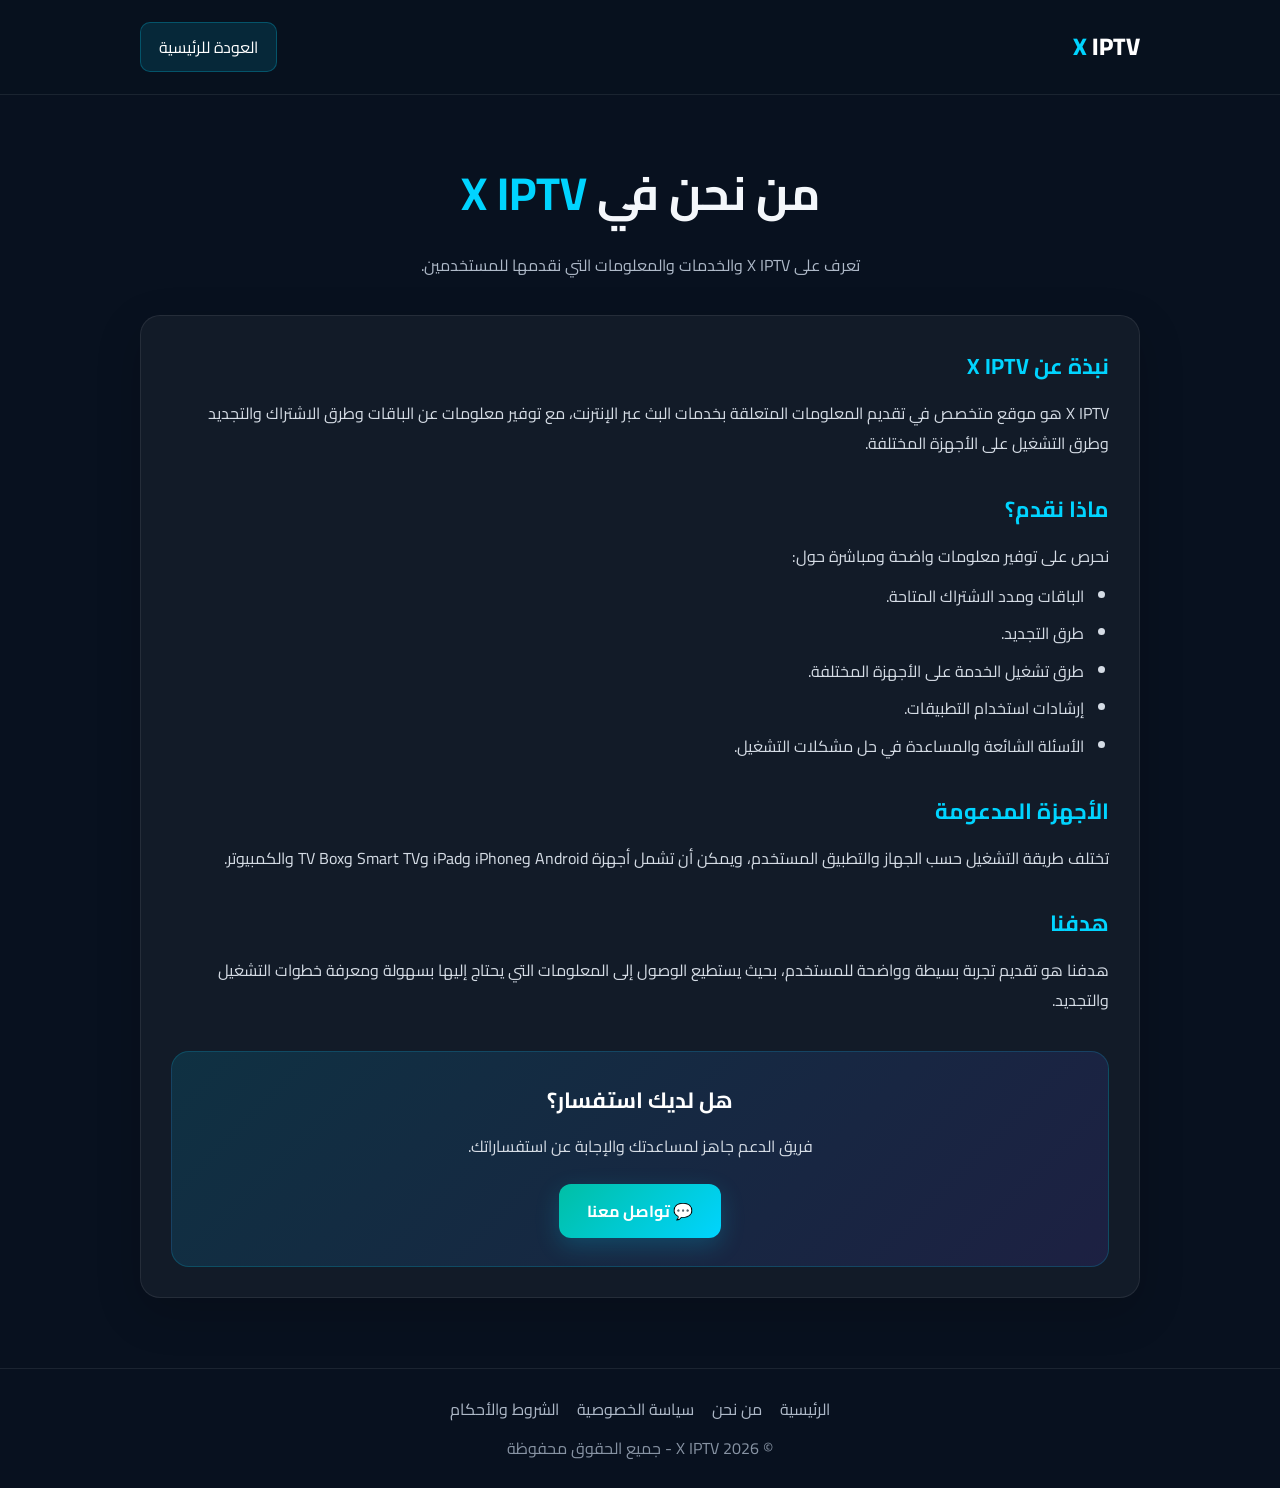
==== about.html @ d558b80d "Create about.html" ====
<!DOCTYPE html>
<html lang="ar" dir="rtl">
<head>
    <meta charset="UTF-8">
    <meta name="viewport" content="width=device-width, initial-scale=1.0">

    <title>من نحن | X IPTV - سيرفر إكس</title>
    <meta name="description" content="تعرف على X IPTV وسيرفر إكس والخدمات التي يقدمها وطرق التشغيل والدعم المتاحة للمستخدمين.">

    <link rel="icon" type="image/jpeg" href="LOGO.jpg">

    <link rel="preconnect" href="https://fonts.googleapis.com">
    <link rel="preconnect" href="https://fonts.gstatic.com" crossorigin>
    <link href="https://fonts.googleapis.com/css2?family=Cairo:wght@400;500;600;700;800&display=swap" rel="stylesheet">

    <style>
        * {
            box-sizing: border-box;
            margin: 0;
            padding: 0;
        }

        body {
            font-family: "Cairo", sans-serif;
            background: #08111f;
            color: #f4f7fb;
            line-height: 1.9;
        }

        .container {
            width: min(100% - 32px, 1000px);
            margin: auto;
        }

        header {
            padding: 22px 0;
            border-bottom: 1px solid rgba(255,255,255,.08);
            background: rgba(8,17,31,.96);
        }

        .header-inner {
            display: flex;
            align-items: center;
            justify-content: space-between;
            gap: 20px;
        }

        .brand {
            text-decoration: none;
            color: white;
            font-size: 24px;
            font-weight: 800;
        }

        .brand span {
            color: #00d4ff;
        }

        .home-btn {
            text-decoration: none;
            color: #fff;
            padding: 9px 18px;
            border-radius: 10px;
            background: rgba(0,212,255,.12);
            border: 1px solid rgba(0,212,255,.25);
            transition: .25s;
        }

        .home-btn:hover {
            background: #00d4ff;
            color: #06101d;
        }

        main {
            padding: 55px 0 70px;
        }

        .hero {
            text-align: center;
            margin-bottom: 35px;
        }

        .hero h1 {
            font-size: clamp(30px, 5vw, 46px);
            margin-bottom: 12px;
        }

        .hero h1 span {
            color: #00d4ff;
        }

        .hero p {
            color: #aeb9c8;
            max-width: 700px;
            margin: auto;
        }

        .content {
            background: rgba(255,255,255,.045);
            border: 1px solid rgba(255,255,255,.08);
            border-radius: 20px;
            padding: 30px;
            box-shadow: 0 15px 45px rgba(0,0,0,.18);
        }

        section {
            margin-bottom: 30px;
        }

        section:last-child {
            margin-bottom: 0;
        }

        h2 {
            color: #00d4ff;
            font-size: 22px;
            margin-bottom: 10px;
        }

        p {
            color: #d5dce5;
            margin-bottom: 10px;
        }

        ul {
            padding-right: 25px;
            color: #d5dce5;
        }

        li {
            margin: 7px 0;
        }

        .contact-box {
            margin-top: 35px;
            text-align: center;
            padding: 28px 20px;
            border-radius: 18px;
            background: linear-gradient(135deg, rgba(0,212,255,.12), rgba(112,77,255,.12));
            border: 1px solid rgba(0,212,255,.18);
        }

        .contact-box h2 {
            color: #fff;
        }

        .contact-btn {
            display: inline-flex;
            align-items: center;
            justify-content: center;
            gap: 8px;
            margin-top: 12px;
            padding: 12px 28px;
            border-radius: 12px;
            text-decoration: none;
            color: #fff;
            font-weight: 700;
            background: linear-gradient(135deg, #00bfa5, #00d4ff);
            box-shadow: 0 8px 25px rgba(0,212,255,.2);
            transition: transform .2s, box-shadow .2s;
        }

        .contact-btn:hover {
            transform: translateY(-2px);
            box-shadow: 0 12px 30px rgba(0,212,255,.3);
        }

        footer {
            text-align: center;
            padding: 25px 15px;
            color: #8793a3;
            border-top: 1px solid rgba(255,255,255,.08);
        }

        .footer-links {
            margin-bottom: 8px;
        }

        .footer-links a {
            color: #aeb9c8;
            text-decoration: none;
            margin: 0 7px;
        }

        .footer-links a:hover {
            color: #00d4ff;
        }

        @media (max-width: 600px) {
            .content {
                padding: 22px 18px;
            }

            .header-inner {
                flex-direction: column;
            }

            .home-btn {
                width: 100%;
                text-align: center;
            }
        }
    </style>
</head>

<body>

<header>
    <div class="container header-inner">
        <a href="index.html" class="brand">
            <span>X</span> IPTV
        </a>

        <a href="index.html" class="home-btn">العودة للرئيسية</a>
    </div>
</header>

<main>
    <div class="container">

        <div class="hero">
            <h1>من نحن في <span>X IPTV</span></h1>
            <p>تعرف على X IPTV والخدمات والمعلومات التي نقدمها للمستخدمين.</p>
        </div>

        <div class="content">

            <section>
                <h2>نبذة عن X IPTV</h2>
                <p>
                    X IPTV هو موقع متخصص في تقديم المعلومات المتعلقة بخدمات البث عبر الإنترنت،
                    مع توفير معلومات عن الباقات وطرق الاشتراك والتجديد وطرق التشغيل على الأجهزة المختلفة.
                </p>
            </section>

            <section>
                <h2>ماذا نقدم؟</h2>
                <p>نحرص على توفير معلومات واضحة ومباشرة حول:</p>
                <ul>
                    <li>الباقات ومدد الاشتراك المتاحة.</li>
                    <li>طرق التجديد.</li>
                    <li>طرق تشغيل الخدمة على الأجهزة المختلفة.</li>
                    <li>إرشادات استخدام التطبيقات.</li>
                    <li>الأسئلة الشائعة والمساعدة في حل مشكلات التشغيل.</li>
                </ul>
            </section>

            <section>
                <h2>الأجهزة المدعومة</h2>
                <p>
                    تختلف طريقة التشغيل حسب الجهاز والتطبيق المستخدم، ويمكن أن تشمل
                    أجهزة Android وiPhone وiPad وSmart TV وTV Box والكمبيوتر.
                </p>
            </section>

            <section>
                <h2>هدفنا</h2>
                <p>
                    هدفنا هو تقديم تجربة بسيطة وواضحة للمستخدم، بحيث يستطيع الوصول
                    إلى المعلومات التي يحتاج إليها بسهولة ومعرفة خطوات التشغيل والتجديد.
                </p>
            </section>

            <div class="contact-box">
                <h2>هل لديك استفسار؟</h2>
                <p>فريق الدعم جاهز لمساعدتك والإجابة عن استفساراتك.</p>

                <a class="contact-btn"
                   href="https://wa.me/201212515179"
                   target="_blank"
                   rel="noopener">
                    💬 تواصل معنا
                </a>
            </div>

        </div>
    </div>
</main>

<footer>
    <div class="footer-links">
        <a href="index.html">الرئيسية</a>
        <a href="about.html">من نحن</a>
        <a href="privacy.html">سياسة الخصوصية</a>
        <a href="terms.html">الشروط والأحكام</a>
    </div>

    © 2026 X IPTV - جميع الحقوق محفوظة
</footer>

</body>
</html>
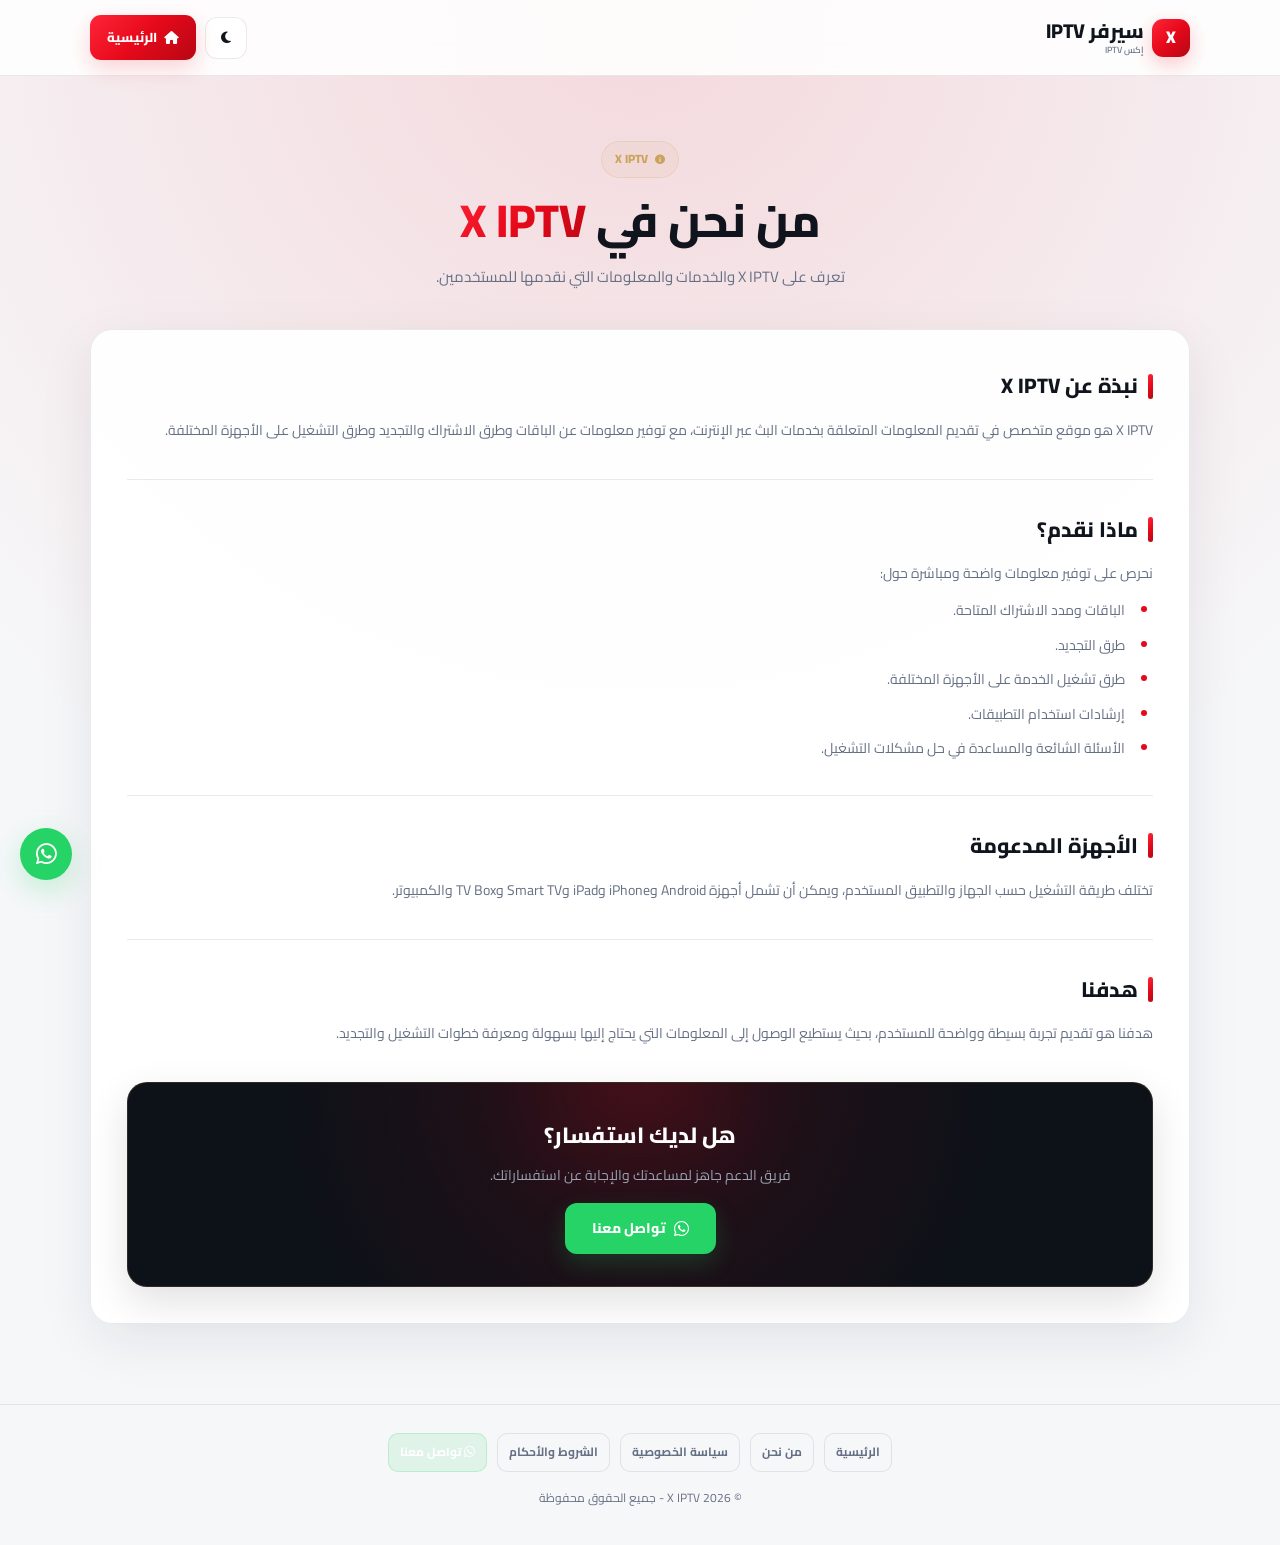
==== commit 58d8f6d6: "Update about.html" ====
--- a/about.html
+++ b/about.html
@@ -1,17 +1,33 @@
 <!DOCTYPE html>
-<html lang="ar" dir="rtl">
+<html lang="ar" dir="rtl" data-theme="light">
 <head>
     <meta charset="UTF-8">
     <meta name="viewport" content="width=device-width, initial-scale=1.0">
 
+    <!-- SEO -->
     <title>من نحن | X IPTV - سيرفر إكس</title>
     <meta name="description" content="تعرف على X IPTV وسيرفر إكس والخدمات التي يقدمها وطرق التشغيل والدعم المتاحة للمستخدمين.">
-
+    <meta name="robots" content="index, follow, max-image-preview:large">
+    <link rel="canonical" href="https://xiptv.live/about.html">
+
+    <!-- Favicon -->
     <link rel="icon" type="image/jpeg" href="LOGO.jpg">
-
+    <link rel="apple-touch-icon" href="LOGO.jpg">
+
+    <!-- Open Graph -->
+    <meta property="og:title" content="من نحن | X IPTV - سيرفر إكس">
+    <meta property="og:description" content="تعرف على X IPTV وسيرفر إكس والخدمات التي نقدمها للمستخدمين.">
+    <meta property="og:url" content="https://xiptv.live/about.html">
+    <meta property="og:type" content="website">
+    <meta property="og:image" content="https://xiptv.live/LOGO.jpg">
+
+    <!-- Font -->
     <link rel="preconnect" href="https://fonts.googleapis.com">
     <link rel="preconnect" href="https://fonts.gstatic.com" crossorigin>
     <link href="https://fonts.googleapis.com/css2?family=Cairo:wght@400;500;600;700;800&display=swap" rel="stylesheet">
+
+    <!-- Font Awesome -->
+    <link rel="stylesheet" href="https://cdnjs.cloudflare.com/ajax/libs/font-awesome/6.5.2/css/all.min.css">
 
     <style>
         * {
@@ -20,184 +36,720 @@
             padding: 0;
         }
 
+        :root {
+            --red: #e5091a;
+            --red-dark: #b70714;
+            --red-light: #ff2438;
+
+            --gold: #c9a35b;
+            --gold-light: #e2c27b;
+
+            --dark: #080a0f;
+            --dark-2: #0d1118;
+            --dark-3: #151a23;
+
+            --light: #f6f7f9;
+            --white: #ffffff;
+
+            --text: #10141c;
+            --muted: #667085;
+
+            --border: rgba(15, 23, 42, .09);
+            --card: rgba(255,255,255,.94);
+            --header: rgba(255,255,255,.88);
+
+            --hero: radial-gradient(
+                circle at 50% 0%,
+                rgba(229,9,26,.13),
+                transparent 55%
+            );
+
+            --red-gradient:
+                linear-gradient(
+                    135deg,
+                    #ff2438 0%,
+                    #e5091a 50%,
+                    #b70714 100%
+                );
+
+            --gold-gradient:
+                linear-gradient(
+                    135deg,
+                    #e2c27b,
+                    #b88938
+                );
+        }
+
+        [data-theme="dark"] {
+            --light: #080a0f;
+            --white: #ffffff;
+            --text: #ffffff;
+            --muted: #9aa4b2;
+
+            --border: rgba(255,255,255,.09);
+            --card: rgba(18,22,30,.92);
+            --header: rgba(8,10,15,.90);
+
+            --hero: radial-gradient(
+                circle at 50% 0%,
+                rgba(229,9,26,.20),
+                transparent 60%
+            );
+        }
+
+        html {
+            scroll-behavior: smooth;
+        }
+
         body {
             font-family: "Cairo", sans-serif;
-            background: #08111f;
-            color: #f4f7fb;
+            background:
+                var(--hero),
+                var(--light);
+            color: var(--text);
             line-height: 1.9;
+            min-height: 100vh;
+            transition:
+                background .3s ease,
+                color .3s ease;
+        }
+
+        a {
+            -webkit-tap-highlight-color: transparent;
         }
 
         .container {
-            width: min(100% - 32px, 1000px);
+            width: min(100% - 32px, 1100px);
             margin: auto;
         }
 
+        /* =========================
+           HEADER
+        ========================= */
+
         header {
-            padding: 22px 0;
-            border-bottom: 1px solid rgba(255,255,255,.08);
-            background: rgba(8,17,31,.96);
+            position: sticky;
+            top: 0;
+            z-index: 1000;
+
+            height: 76px;
+
+            background: var(--header);
+            backdrop-filter: blur(18px);
+            -webkit-backdrop-filter: blur(18px);
+
+            border-bottom: 1px solid var(--border);
+
+            transition: .3s;
         }
 
         .header-inner {
+            height: 100%;
+
             display: flex;
             align-items: center;
             justify-content: space-between;
-            gap: 20px;
+
+            gap: 15px;
         }
 
         .brand {
+            display: inline-flex;
+            align-items: center;
+            gap: 8px;
+
             text-decoration: none;
-            color: white;
-            font-size: 24px;
+            color: var(--text);
+
+            font-size: 20px;
             font-weight: 800;
-        }
-
-        .brand span {
-            color: #00d4ff;
+
+            white-space: nowrap;
+        }
+
+        .brand-icon {
+            width: 38px;
+            height: 38px;
+
+            display: flex;
+            align-items: center;
+            justify-content: center;
+
+            border-radius: 11px;
+
+            color: #fff;
+            background: var(--red-gradient);
+
+            box-shadow:
+                0 7px 20px rgba(229,9,26,.22);
+
+            font-size: 17px;
+            font-weight: 900;
+        }
+
+        .brand-text {
+            display: flex;
+            flex-direction: column;
+            line-height: 1.1;
+        }
+
+        .brand-text small {
+            font-size: 9px;
+            color: var(--muted);
+            font-weight: 600;
+            margin-top: 3px;
+        }
+
+        .header-actions {
+            display: flex;
+            align-items: center;
+            gap: 9px;
+        }
+
+        .theme-btn {
+            width: 42px;
+            height: 42px;
+
+            border: 1px solid var(--border);
+            border-radius: 12px;
+
+            background: var(--card);
+            color: var(--text);
+
+            cursor: pointer;
+
+            display: flex;
+            align-items: center;
+            justify-content: center;
+
+            transition: .25s;
+        }
+
+        .theme-btn:hover {
+            border-color: rgba(201,163,91,.4);
+            color: var(--gold);
+            transform: translateY(-2px);
         }
 
         .home-btn {
+            display: inline-flex;
+            align-items: center;
+            justify-content: center;
+            gap: 7px;
+
+            padding: 10px 17px;
+
+            border-radius: 11px;
+
             text-decoration: none;
             color: #fff;
-            padding: 9px 18px;
-            border-radius: 10px;
-            background: rgba(0,212,255,.12);
-            border: 1px solid rgba(0,212,255,.25);
+
+            background: var(--red-gradient);
+
+            font-size: 13px;
+            font-weight: 800;
+
+            box-shadow:
+                0 8px 22px rgba(229,9,26,.18);
+
             transition: .25s;
         }
 
         .home-btn:hover {
-            background: #00d4ff;
-            color: #06101d;
-        }
+            transform: translateY(-2px);
+
+            box-shadow:
+                0 11px 28px rgba(229,9,26,.28);
+        }
+
+        /* =========================
+           MAIN
+        ========================= */
 
         main {
-            padding: 55px 0 70px;
-        }
+            padding: 65px 0 80px;
+        }
+
+        /* =========================
+           HERO
+        ========================= */
 
         .hero {
             text-align: center;
-            margin-bottom: 35px;
+            margin-bottom: 38px;
+        }
+
+        .hero-badge {
+            display: inline-flex;
+            align-items: center;
+            gap: 7px;
+
+            padding: 6px 13px;
+            margin-bottom: 13px;
+
+            border-radius: 30px;
+
+            color: var(--gold);
+            background: rgba(201,163,91,.08);
+            border: 1px solid rgba(201,163,91,.20);
+
+            font-size: 12px;
+            font-weight: 800;
+        }
+
+        .hero-badge i {
+            font-size: 10px;
         }
 
         .hero h1 {
             font-size: clamp(30px, 5vw, 46px);
+            line-height: 1.3;
+
             margin-bottom: 12px;
+
+            font-weight: 800;
         }
 
         .hero h1 span {
-            color: #00d4ff;
+            background: var(--red-gradient);
+            -webkit-background-clip: text;
+            background-clip: text;
+            color: transparent;
         }
 
         .hero p {
-            color: #aeb9c8;
             max-width: 700px;
             margin: auto;
-        }
+
+            color: var(--muted);
+
+            font-size: 15px;
+        }
+
+        /* =========================
+           CONTENT CARD
+        ========================= */
 
         .content {
-            background: rgba(255,255,255,.045);
-            border: 1px solid rgba(255,255,255,.08);
-            border-radius: 20px;
-            padding: 30px;
-            box-shadow: 0 15px 45px rgba(0,0,0,.18);
+            background: var(--card);
+
+            border: 1px solid var(--border);
+            border-radius: 22px;
+
+            padding: 36px;
+
+            box-shadow:
+                0 18px 55px rgba(15,23,42,.08);
+
+            transition:
+                background .3s,
+                border .3s,
+                box-shadow .3s;
+        }
+
+        [data-theme="dark"] .content {
+            box-shadow:
+                0 20px 60px rgba(0,0,0,.25);
         }
 
         section {
+            position: relative;
+
             margin-bottom: 30px;
-        }
-
-        section:last-child {
+            padding-bottom: 25px;
+
+            border-bottom: 1px solid var(--border);
+        }
+
+        section:last-of-type {
             margin-bottom: 0;
-        }
-
-        h2 {
-            color: #00d4ff;
-            font-size: 22px;
-            margin-bottom: 10px;
+            padding-bottom: 0;
+            border-bottom: 0;
+        }
+
+        section h2 {
+            position: relative;
+
+            display: flex;
+            align-items: center;
+            gap: 10px;
+
+            color: var(--text);
+
+            font-size: 21px;
+            font-weight: 800;
+
+            margin-bottom: 11px;
+        }
+
+        section h2::before {
+            content: "";
+
+            width: 5px;
+            height: 25px;
+
+            border-radius: 5px;
+
+            background: var(--red-gradient);
+
+            flex-shrink: 0;
         }
 
         p {
-            color: #d5dce5;
+            color: var(--muted);
+            font-size: 14px;
             margin-bottom: 10px;
         }
 
         ul {
             padding-right: 25px;
-            color: #d5dce5;
+            color: var(--muted);
+
+            font-size: 14px;
         }
 
         li {
-            margin: 7px 0;
-        }
+            margin: 8px 0;
+            padding-right: 3px;
+        }
+
+        li::marker {
+            color: var(--red);
+        }
+
+        /* =========================
+           CONTACT BOX
+        ========================= */
 
         .contact-box {
+            position: relative;
+            overflow: hidden;
+
             margin-top: 35px;
+
             text-align: center;
-            padding: 28px 20px;
-            border-radius: 18px;
-            background: linear-gradient(135deg, rgba(0,212,255,.12), rgba(112,77,255,.12));
-            border: 1px solid rgba(0,212,255,.18);
+
+            padding: 32px 20px;
+
+            border-radius: 20px;
+
+            background:
+                radial-gradient(
+                    circle at 50% 0%,
+                    rgba(229,9,26,.15),
+                    transparent 65%
+                ),
+                var(--dark-2);
+
+            border: 1px solid rgba(201,163,91,.18);
+
+            box-shadow:
+                0 15px 40px rgba(0,0,0,.12);
+        }
+
+        .contact-box::before {
+            content: "";
+
+            position: absolute;
+
+            width: 180px;
+            height: 180px;
+
+            top: -110px;
+            left: 50%;
+
+            transform: translateX(-50%);
+
+            background: rgba(229,9,26,.12);
+
+            filter: blur(45px);
+
+            pointer-events: none;
         }
 
         .contact-box h2 {
+            position: relative;
+
             color: #fff;
+
+            font-size: 22px;
+            font-weight: 800;
+
+            margin-bottom: 5px;
+        }
+
+        .contact-box h2::before {
+            display: none;
+        }
+
+        .contact-box p {
+            position: relative;
+
+            color: #9aa4b2;
+
+            margin-bottom: 0;
         }
 
         .contact-btn {
+            position: relative;
+
             display: inline-flex;
             align-items: center;
             justify-content: center;
             gap: 8px;
-            margin-top: 12px;
-            padding: 12px 28px;
+
+            margin-top: 15px;
+
+            padding: 12px 27px;
+
             border-radius: 12px;
+
             text-decoration: none;
+
             color: #fff;
-            font-weight: 700;
-            background: linear-gradient(135deg, #00bfa5, #00d4ff);
-            box-shadow: 0 8px 25px rgba(0,212,255,.2);
-            transition: transform .2s, box-shadow .2s;
+
+            background: #25d366;
+
+            font-size: 14px;
+            font-weight: 800;
+
+            box-shadow:
+                0 9px 25px rgba(37,211,102,.20);
+
+            transition: .25s;
         }
 
         .contact-btn:hover {
             transform: translateY(-2px);
-            box-shadow: 0 12px 30px rgba(0,212,255,.3);
-        }
+
+            box-shadow:
+                0 13px 30px rgba(37,211,102,.30);
+        }
+
+        .contact-btn i {
+            font-size: 17px;
+        }
+
+        /* =========================
+           FOOTER
+        ========================= */
 
         footer {
+            padding: 28px 15px 35px;
+
             text-align: center;
-            padding: 25px 15px;
-            color: #8793a3;
-            border-top: 1px solid rgba(255,255,255,.08);
+
+            color: var(--muted);
+
+            border-top: 1px solid var(--border);
+
+            font-size: 12px;
         }
 
         .footer-links {
-            margin-bottom: 8px;
+            display: flex;
+
+            justify-content: center;
+            align-items: center;
+
+            gap: 10px;
+            flex-wrap: wrap;
+
+            margin-bottom: 15px;
         }
 
         .footer-links a {
-            color: #aeb9c8;
+            color: var(--muted);
+
             text-decoration: none;
-            margin: 0 7px;
+
+            font-size: 12px;
+            font-weight: 700;
+
+            padding: 7px 11px;
+
+            border-radius: 10px;
+
+            border: 1px solid var(--border);
+
+            background: rgba(255,255,255,.02);
+
+            transition: .25s;
         }
 
         .footer-links a:hover {
-            color: #00d4ff;
-        }
-
-        @media (max-width: 600px) {
+            color: var(--gold-light);
+
+            border-color:
+                rgba(201,163,91,.30);
+
+            background:
+                rgba(201,163,91,.07);
+
+            transform: translateY(-2px);
+        }
+
+        .footer-links .footer-contact {
+            color: #fff;
+
+            background:
+                rgba(37,211,102,.10);
+
+            border-color:
+                rgba(37,211,102,.20);
+        }
+
+        .footer-links .footer-contact:hover {
+            color: #fff;
+
+            background: #25d366;
+
+            border-color: #25d366;
+
+            box-shadow:
+                0 6px 20px rgba(37,211,102,.20);
+        }
+
+        /* =========================
+           FLOATING WHATSAPP
+        ========================= */
+
+        .floating-whatsapp {
+            position: fixed;
+
+            bottom: 20px;
+            left: 20px;
+
+            width: 52px;
+            height: 52px;
+
+            display: flex;
+            align-items: center;
+            justify-content: center;
+
+            border-radius: 50%;
+
+            color: #fff;
+
+            background: #25d366;
+
+            text-decoration: none;
+
+            font-size: 24px;
+
+            box-shadow:
+                0 10px 30px rgba(37,211,102,.25);
+
+            z-index: 900;
+
+            transition: .25s;
+        }
+
+        .floating-whatsapp:hover {
+            transform: translateY(-4px) scale(1.04);
+
+            box-shadow:
+                0 14px 35px rgba(37,211,102,.35);
+        }
+
+        /* =========================
+           MOBILE
+        ========================= */
+
+        @media (max-width: 700px) {
+
+            header {
+                height: 70px;
+            }
+
+            .container {
+                width: min(100% - 22px, 1100px);
+            }
+
+            .brand {
+                font-size: 17px;
+            }
+
+            .brand-icon {
+                width: 34px;
+                height: 34px;
+                border-radius: 10px;
+            }
+
+            .brand-text small {
+                display: none;
+            }
+
+            .home-btn {
+                padding: 8px 11px;
+                font-size: 11px;
+            }
+
+            .theme-btn {
+                width: 38px;
+                height: 38px;
+            }
+
+            .header-actions {
+                gap: 6px;
+            }
+
+            main {
+                padding: 45px 0 60px;
+            }
+
+            .hero {
+                margin-bottom: 28px;
+            }
+
+            .hero h1 {
+                font-size: 30px;
+            }
+
+            .hero p {
+                font-size: 13px;
+            }
+
             .content {
-                padding: 22px 18px;
-            }
-
-            .header-inner {
-                flex-direction: column;
-            }
-
-            .home-btn {
-                width: 100%;
-                text-align: center;
+                padding: 24px 18px;
+                border-radius: 18px;
+            }
+
+            section h2 {
+                font-size: 18px;
+            }
+
+            p,
+            ul {
+                font-size: 13px;
+            }
+
+            .contact-box {
+                padding: 27px 16px;
+                border-radius: 17px;
+            }
+
+            .contact-box h2 {
+                font-size: 19px;
+            }
+
+            .footer-links {
+                gap: 7px;
+            }
+
+            .footer-links a {
+                font-size: 11px;
+                padding: 6px 8px;
+            }
+
+            .floating-whatsapp {
+                width: 48px;
+                height: 48px;
+
+                bottom: 15px;
+                left: 15px;
+
+                font-size: 21px;
             }
         }
     </style>
@@ -205,37 +757,88 @@
 
 <body>
 
+<!-- =========================
+     HEADER
+========================= -->
+
 <header>
     <div class="container header-inner">
+
         <a href="index.html" class="brand">
-            <span>X</span> IPTV
+            <span class="brand-icon">X</span>
+
+            <span class="brand-text">
+                سيرفر IPTV
+                <small>إكس IPTV</small>
+            </span>
         </a>
 
-        <a href="index.html" class="home-btn">العودة للرئيسية</a>
+        <div class="header-actions">
+
+            <button
+                class="theme-btn"
+                id="themeToggle"
+                aria-label="تغيير الوضع">
+                <i class="fa-solid fa-moon"></i>
+            </button>
+
+            <a href="index.html" class="home-btn">
+                <i class="fa-solid fa-house"></i>
+                الرئيسية
+            </a>
+
+        </div>
+
     </div>
 </header>
 
+<!-- =========================
+     MAIN
+========================= -->
+
 <main>
+
     <div class="container">
 
         <div class="hero">
-            <h1>من نحن في <span>X IPTV</span></h1>
-            <p>تعرف على X IPTV والخدمات والمعلومات التي نقدمها للمستخدمين.</p>
+
+            <div class="hero-badge">
+                <i class="fa-solid fa-circle-info"></i>
+                X IPTV
+            </div>
+
+            <h1>
+                من نحن في
+                <span>X IPTV</span>
+            </h1>
+
+            <p>
+                تعرف على X IPTV والخدمات والمعلومات التي نقدمها للمستخدمين.
+            </p>
+
         </div>
 
         <div class="content">
 
             <section>
+
                 <h2>نبذة عن X IPTV</h2>
+
                 <p>
                     X IPTV هو موقع متخصص في تقديم المعلومات المتعلقة بخدمات البث عبر الإنترنت،
                     مع توفير معلومات عن الباقات وطرق الاشتراك والتجديد وطرق التشغيل على الأجهزة المختلفة.
                 </p>
+
             </section>
 
             <section>
+
                 <h2>ماذا نقدم؟</h2>
-                <p>نحرص على توفير معلومات واضحة ومباشرة حول:</p>
+
+                <p>
+                    نحرص على توفير معلومات واضحة ومباشرة حول:
+                </p>
+
                 <ul>
                     <li>الباقات ومدد الاشتراك المتاحة.</li>
                     <li>طرق التجديد.</li>
@@ -243,50 +846,161 @@
                     <li>إرشادات استخدام التطبيقات.</li>
                     <li>الأسئلة الشائعة والمساعدة في حل مشكلات التشغيل.</li>
                 </ul>
+
             </section>
 
             <section>
+
                 <h2>الأجهزة المدعومة</h2>
+
                 <p>
                     تختلف طريقة التشغيل حسب الجهاز والتطبيق المستخدم، ويمكن أن تشمل
                     أجهزة Android وiPhone وiPad وSmart TV وTV Box والكمبيوتر.
                 </p>
+
             </section>
 
             <section>
+
                 <h2>هدفنا</h2>
+
                 <p>
                     هدفنا هو تقديم تجربة بسيطة وواضحة للمستخدم، بحيث يستطيع الوصول
                     إلى المعلومات التي يحتاج إليها بسهولة ومعرفة خطوات التشغيل والتجديد.
                 </p>
+
             </section>
 
+            <!-- CONTACT -->
+
             <div class="contact-box">
+
                 <h2>هل لديك استفسار؟</h2>
-                <p>فريق الدعم جاهز لمساعدتك والإجابة عن استفساراتك.</p>
-
-                <a class="contact-btn"
-                   href="https://wa.me/201212515179"
-                   target="_blank"
-                   rel="noopener">
-                    💬 تواصل معنا
+
+                <p>
+                    فريق الدعم جاهز لمساعدتك والإجابة عن استفساراتك.
+                </p>
+
+                <a
+                    class="contact-btn"
+                    href="https://wa.me/201212515179?text=السلام%20عليكم،%20أريد%20التواصل%20مع%20X%20IPTV"
+                    target="_blank"
+                    rel="noopener">
+
+                    <i class="fa-brands fa-whatsapp"></i>
+                    تواصل معنا
+
                 </a>
+
             </div>
 
         </div>
+
     </div>
+
 </main>
 
+<!-- =========================
+     FOOTER
+========================= -->
+
 <footer>
+
     <div class="footer-links">
-        <a href="index.html">الرئيسية</a>
-        <a href="about.html">من نحن</a>
-        <a href="privacy.html">سياسة الخصوصية</a>
-        <a href="terms.html">الشروط والأحكام</a>
+
+        <a href="index.html">
+            الرئيسية
+        </a>
+
+        <a href="about.html">
+            من نحن
+        </a>
+
+        <a href="privacy.html">
+            سياسة الخصوصية
+        </a>
+
+        <a href="terms.html">
+            الشروط والأحكام
+        </a>
+
+        <a
+            href="https://wa.me/201212515179?text=السلام%20عليكم،%20أريد%20التواصل%20مع%20X%20IPTV"
+            target="_blank"
+            rel="noopener"
+            class="footer-contact">
+
+            <i class="fa-brands fa-whatsapp"></i>
+            تواصل معنا
+
+        </a>
+
     </div>
 
     © 2026 X IPTV - جميع الحقوق محفوظة
+
 </footer>
+
+<!-- Floating WhatsApp -->
+
+<a
+    class="floating-whatsapp"
+    href="https://wa.me/201212515179?text=السلام%20عليكم،%20أريد%20التواصل%20مع%20X%20IPTV"
+    target="_blank"
+    rel="noopener"
+    aria-label="تواصل معنا عبر واتساب">
+
+    <i class="fa-brands fa-whatsapp"></i>
+
+</a>
+
+<!-- =========================
+     THEME SCRIPT
+========================= -->
+
+<script>
+    const themeToggle = document.getElementById("themeToggle");
+    const html = document.documentElement;
+
+    const savedTheme = localStorage.getItem("xiptv-theme");
+
+    if (savedTheme === "dark") {
+        html.setAttribute("data-theme", "dark");
+        themeToggle.innerHTML = '<i class="fa-solid fa-sun"></i>';
+    }
+
+    themeToggle.addEventListener("click", function () {
+
+        const currentTheme =
+            html.getAttribute("data-theme");
+
+        if (currentTheme === "dark") {
+
+            html.setAttribute("data-theme", "light");
+
+            localStorage.setItem(
+                "xiptv-theme",
+                "light"
+            );
+
+            themeToggle.innerHTML =
+                '<i class="fa-solid fa-moon"></i>';
+
+        } else {
+
+            html.setAttribute("data-theme", "dark");
+
+            localStorage.setItem(
+                "xiptv-theme",
+                "dark"
+            );
+
+            themeToggle.innerHTML =
+                '<i class="fa-solid fa-sun"></i>';
+        }
+
+    });
+</script>
 
 </body>
 </html>
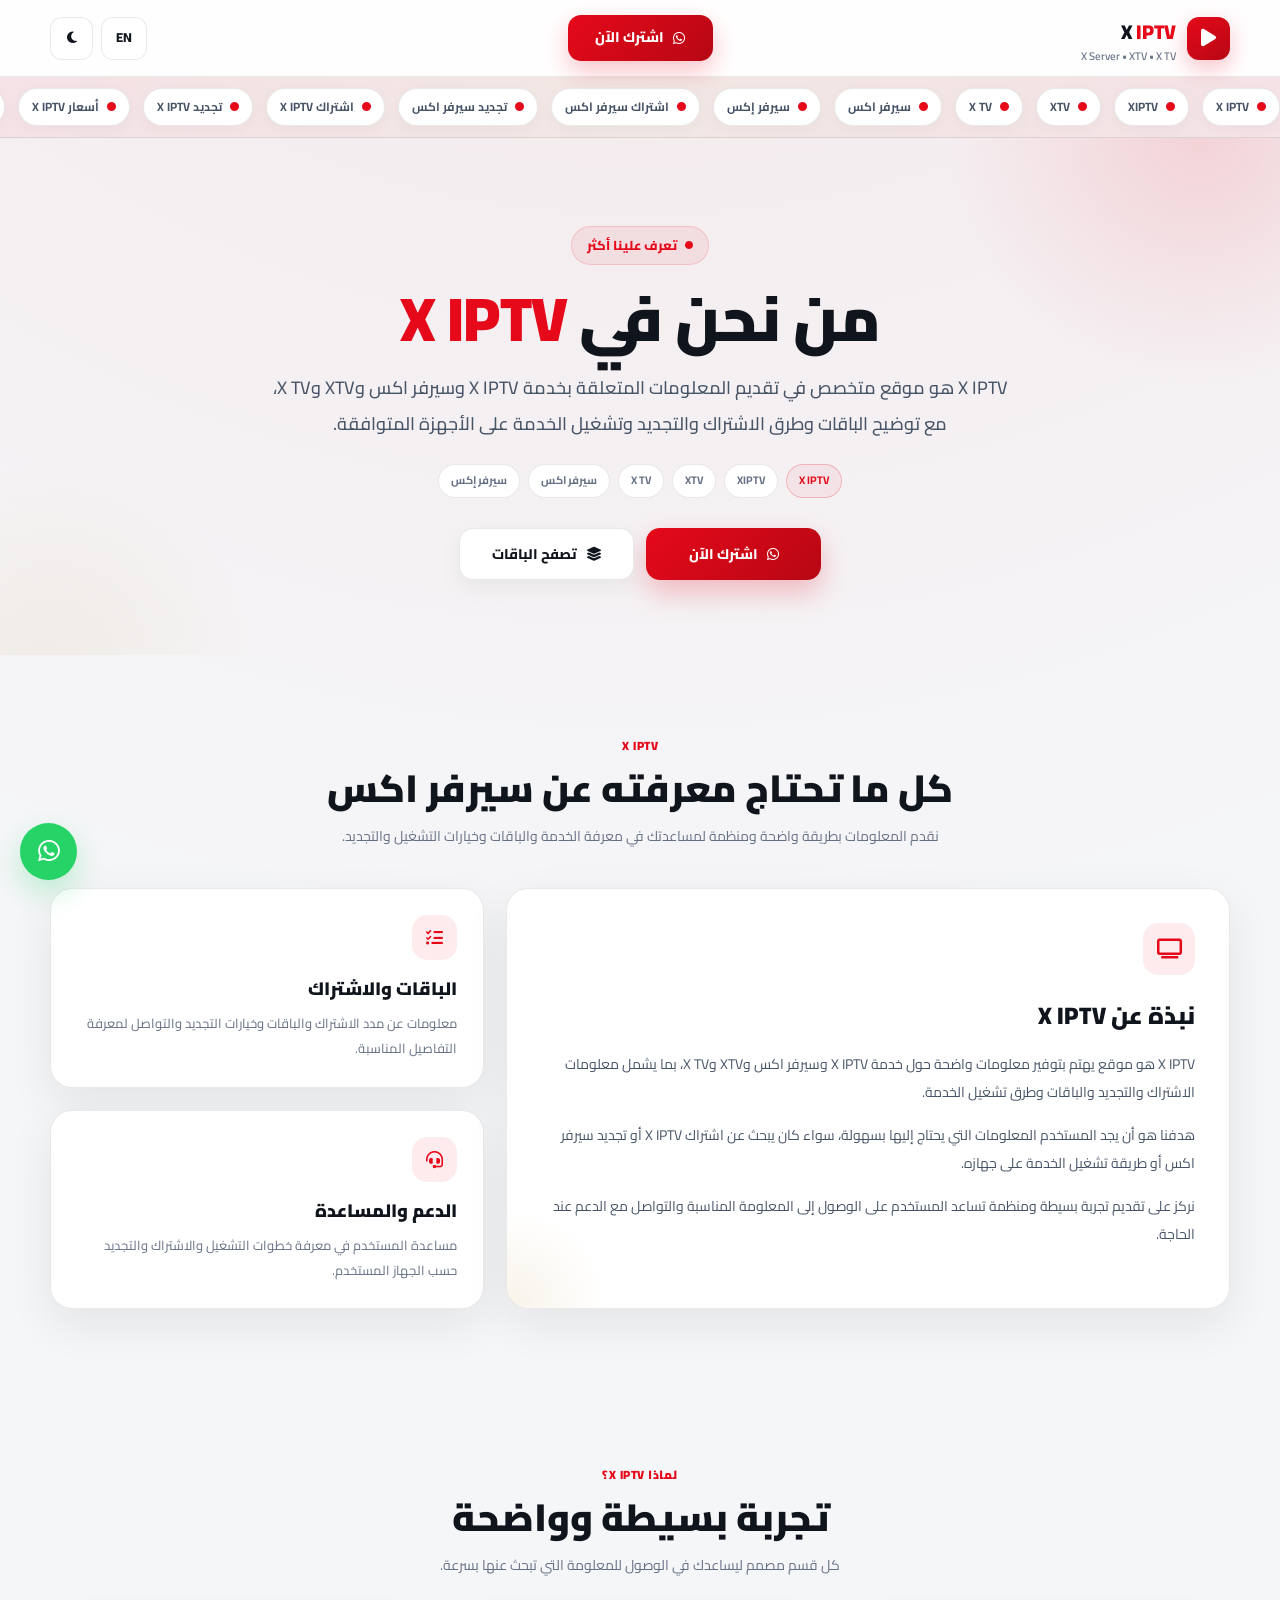
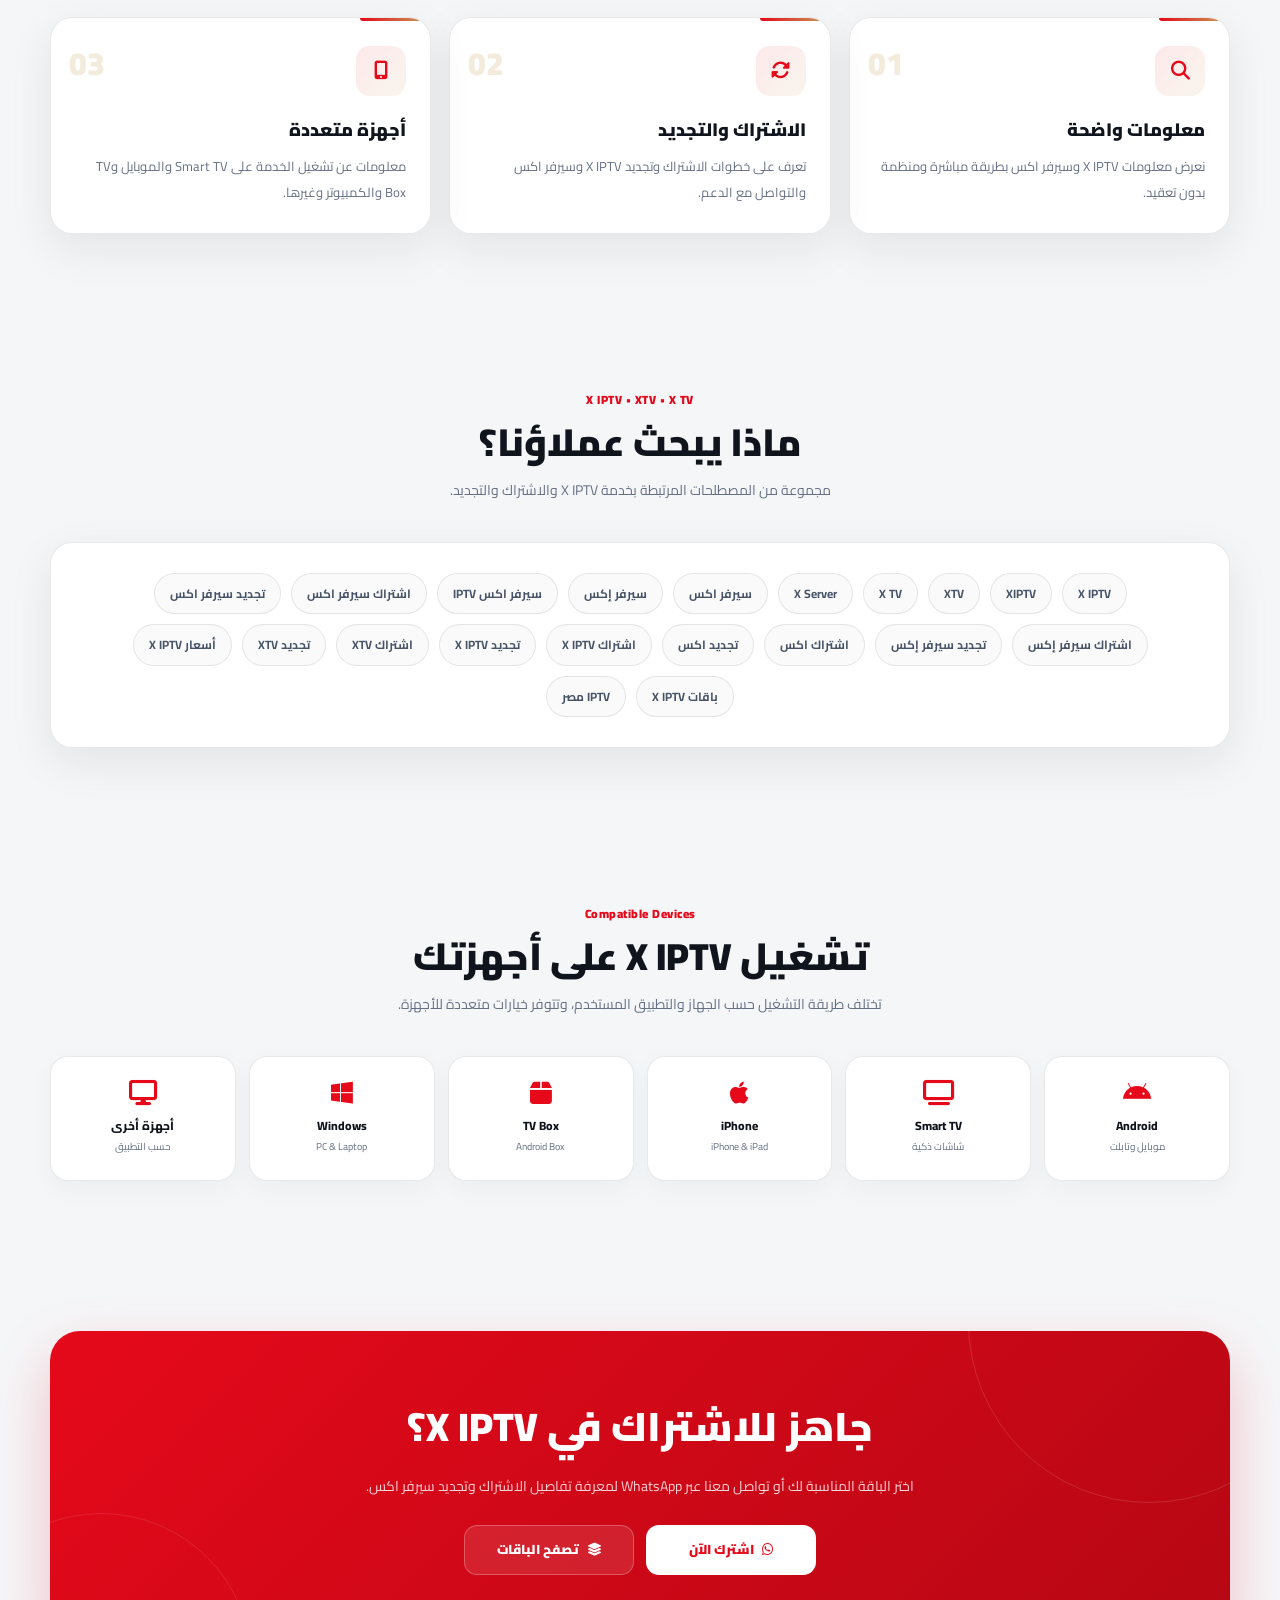
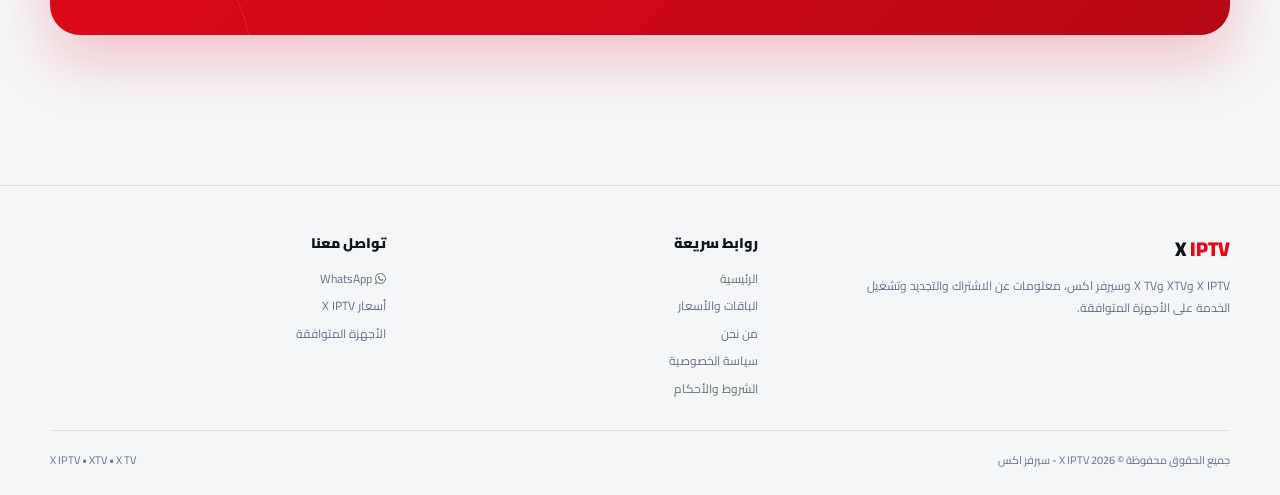
==== commit 3e1eccb6: "Update about.html" ====
--- a/about.html
+++ b/about.html
@@ -1,100 +1,141 @@
 <!DOCTYPE html>
 <html lang="ar" dir="rtl" data-theme="light">
+
 <head>
     <meta charset="UTF-8">
     <meta name="viewport" content="width=device-width, initial-scale=1.0">
 
-    <!-- SEO -->
-    <title>من نحن | X IPTV - سيرفر إكس</title>
-    <meta name="description" content="تعرف على X IPTV وسيرفر إكس والخدمات التي يقدمها وطرق التشغيل والدعم المتاحة للمستخدمين.">
+    <!-- ================= SEO ================= -->
+    <title>من نحن | X IPTV | XTV | سيرفر اكس - X IPTV</title>
+
+    <meta name="description"
+        content="تعرف على X IPTV وسيرفر اكس وXTV وX TV، ومعلومات عن الاشتراك والتجديد وتشغيل الخدمة على Smart TV والموبايل وTV Box والكمبيوتر.">
+
+    <meta name="keywords"
+        content="X IPTV, xiptv, XTV, xtv, X TV, X Server, سيرفر اكس, سيرفر إكس, سيرفر اكس IPTV, سيرفر إكس IPTV, اشتراك سيرفر اكس, تجديد سيرفر اكس, اشتراك سيرفر إكس, تجديد سيرفر إكس, اشتراك اكس, تجديد اكس, اشتراك X IPTV, تجديد X IPTV, اشتراك XTV, تجديد XTV, أسعار X IPTV, باقات X IPTV, IPTV مصر">
+
     <meta name="robots" content="index, follow, max-image-preview:large">
-    <link rel="canonical" href="https://xiptv.live/about.html">
-
-    <!-- Favicon -->
-    <link rel="icon" type="image/jpeg" href="LOGO.jpg">
-    <link rel="apple-touch-icon" href="LOGO.jpg">
-
-    <!-- Open Graph -->
-    <meta property="og:title" content="من نحن | X IPTV - سيرفر إكس">
-    <meta property="og:description" content="تعرف على X IPTV وسيرفر إكس والخدمات التي نقدمها للمستخدمين.">
-    <meta property="og:url" content="https://xiptv.live/about.html">
+    <meta name="author" content="X IPTV">
+
+    <link rel="canonical" href="https://xiptv.live/about">
+
+    <!-- ================= FAVICON ================= -->
+    <link rel="icon" type="image/x-icon" href="/favicon.ico">
+    <link rel="icon" type="image/png" sizes="32x32" href="/favicon-32x32.png">
+    <link rel="icon" type="image/png" sizes="16x16" href="/favicon-16x16.png">
+    <link rel="apple-touch-icon" href="/apple-touch-icon.png">
+
+    <meta name="theme-color" content="#e5091a">
+
+    <!-- ================= OPEN GRAPH ================= -->
     <meta property="og:type" content="website">
-    <meta property="og:image" content="https://xiptv.live/LOGO.jpg">
-
-    <!-- Font -->
+    <meta property="og:locale" content="ar_AR">
+    <meta property="og:title" content="من نحن | X IPTV | سيرفر اكس">
+    <meta property="og:description"
+        content="تعرف على X IPTV وسيرفر اكس وXTV ومعلومات الاشتراك والتجديد وتشغيل الخدمة.">
+    <meta property="og:url" content="https://xiptv.live/about">
+    <meta property="og:image" content="https://xiptv.live/logo.png">
+    <meta property="og:site_name" content="X IPTV">
+
+    <!-- ================= TWITTER ================= -->
+    <meta name="twitter:card" content="summary_large_image">
+    <meta name="twitter:title" content="من نحن | X IPTV | سيرفر اكس">
+    <meta name="twitter:description"
+        content="تعرف على X IPTV وسيرفر اكس وXTV ومعلومات الاشتراك والتجديد وتشغيل الخدمة.">
+    <meta name="twitter:image" content="https://xiptv.live/logo.png">
+
+    <!-- ================= FONTS ================= -->
     <link rel="preconnect" href="https://fonts.googleapis.com">
     <link rel="preconnect" href="https://fonts.gstatic.com" crossorigin>
-    <link href="https://fonts.googleapis.com/css2?family=Cairo:wght@400;500;600;700;800&display=swap" rel="stylesheet">
-
-    <!-- Font Awesome -->
-    <link rel="stylesheet" href="https://cdnjs.cloudflare.com/ajax/libs/font-awesome/6.5.2/css/all.min.css">
+
+    <link href="https://fonts.googleapis.com/css2?family=Cairo:wght@400;500;600;700;800;900&family=Inter:wght@400;500;600;700;800&display=swap"
+        rel="stylesheet">
+
+    <!-- ================= ICONS ================= -->
+    <link rel="stylesheet"
+        href="https://cdnjs.cloudflare.com/ajax/libs/font-awesome/6.5.2/css/all.min.css">
+
+    <!-- ================= STRUCTURED DATA ================= -->
+    <script type="application/ld+json">
+    {
+        "@context": "https://schema.org",
+        "@type": "AboutPage",
+        "name": "من نحن | X IPTV",
+        "url": "https://xiptv.live/about",
+        "description": "معلومات عن X IPTV وسيرفر اكس وXTV وخدمات الاشتراك والتجديد وتشغيل الخدمة.",
+        "isPartOf": {
+            "@type": "WebSite",
+            "name": "X IPTV",
+            "url": "https://xiptv.live/"
+        }
+    }
+    </script>
 
     <style>
-        * {
-            box-sizing: border-box;
-            margin: 0;
-            padding: 0;
-        }
+
+        /* =========================================================
+           ROOT
+        ========================================================= */
 
         :root {
             --red: #e5091a;
             --red-dark: #b70714;
-            --red-light: #ff2438;
+            --red-light: #ff2639;
 
             --gold: #c9a35b;
             --gold-light: #e2c27b;
 
-            --dark: #080a0f;
-            --dark-2: #0d1118;
-            --dark-3: #151a23;
-
-            --light: #f6f7f9;
-            --white: #ffffff;
+            --bg: #f5f6f8;
+            --bg-secondary: #ffffff;
+
+            --card: #ffffff;
+            --card-soft: #fafafa;
 
             --text: #10141c;
+            --text-secondary: #475467;
             --muted: #667085;
 
-            --border: rgba(15, 23, 42, .09);
-            --card: rgba(255,255,255,.94);
-            --header: rgba(255,255,255,.88);
-
-            --hero: radial-gradient(
-                circle at 50% 0%,
-                rgba(229,9,26,.13),
-                transparent 55%
-            );
-
-            --red-gradient:
-                linear-gradient(
-                    135deg,
-                    #ff2438 0%,
-                    #e5091a 50%,
-                    #b70714 100%
-                );
-
-            --gold-gradient:
-                linear-gradient(
-                    135deg,
-                    #e2c27b,
-                    #b88938
-                );
+            --border: rgba(16, 20, 28, .09);
+
+            --shadow:
+                0 15px 45px rgba(16, 20, 28, .08);
+
+            --shadow-hover:
+                0 20px 55px rgba(16, 20, 28, .13);
+
+            --radius: 22px;
         }
 
         [data-theme="dark"] {
-            --light: #080a0f;
-            --white: #ffffff;
-            --text: #ffffff;
-            --muted: #9aa4b2;
-
-            --border: rgba(255,255,255,.09);
-            --card: rgba(18,22,30,.92);
-            --header: rgba(8,10,15,.90);
-
-            --hero: radial-gradient(
-                circle at 50% 0%,
-                rgba(229,9,26,.20),
-                transparent 60%
-            );
+
+            --bg: #080b11;
+            --bg-secondary: #0d1118;
+
+            --card: #10151e;
+            --card-soft: #0d1219;
+
+            --text: #f5f7fa;
+            --text-secondary: #c5ccd6;
+            --muted: #98a2b3;
+
+            --border: rgba(255,255,255,.08);
+
+            --shadow:
+                0 20px 55px rgba(0,0,0,.35);
+
+            --shadow-hover:
+                0 25px 65px rgba(0,0,0,.48);
+        }
+
+
+        /* =========================================================
+           RESET
+        ========================================================= */
+
+        * {
+            margin: 0;
+            padding: 0;
+            box-sizing: border-box;
         }
 
         html {
@@ -104,528 +145,1226 @@
         body {
             font-family: "Cairo", sans-serif;
             background:
-                var(--hero),
-                var(--light);
+                radial-gradient(
+                    circle at 50% -20%,
+                    rgba(229,9,26,.08),
+                    transparent 38%
+                ),
+                var(--bg);
+
             color: var(--text);
-            line-height: 1.9;
-            min-height: 100vh;
+            line-height: 1.8;
+            overflow-x: hidden;
+
             transition:
-                background .3s ease,
-                color .3s ease;
+                background .35s ease,
+                color .35s ease;
         }
 
         a {
-            -webkit-tap-highlight-color: transparent;
+            color: inherit;
+            text-decoration: none;
+        }
+
+        button {
+            font-family: inherit;
+        }
+
+        img {
+            max-width: 100%;
         }
 
         .container {
-            width: min(100% - 32px, 1100px);
+            width: min(1180px, calc(100% - 32px));
             margin: auto;
         }
 
-        /* =========================
+
+        /* =========================================================
            HEADER
-        ========================= */
-
-        header {
+        ========================================================= */
+
+        .header {
             position: sticky;
             top: 0;
             z-index: 1000;
 
-            height: 76px;
-
-            background: var(--header);
+            background:
+                color-mix(
+                    in srgb,
+                    var(--bg-secondary) 94%,
+                    transparent
+                );
+
             backdrop-filter: blur(18px);
             -webkit-backdrop-filter: blur(18px);
 
             border-bottom: 1px solid var(--border);
-
-            transition: .3s;
         }
 
         .header-inner {
-            height: 100%;
-
+            min-height: 76px;
+
+            display: grid;
+            grid-template-columns: 1fr auto 1fr;
+            align-items: center;
+
+            gap: 20px;
+        }
+
+        /* logo */
+
+        .brand {
             display: flex;
             align-items: center;
-            justify-content: space-between;
-
-            gap: 15px;
-        }
-
-        .brand {
+            gap: 11px;
+
+            font-weight: 900;
+            font-size: 20px;
+
+            justify-self: start;
+        }
+
+        .brand-logo {
+            width: 43px;
+            height: 43px;
+
+            border-radius: 12px;
+
+            display: grid;
+            place-items: center;
+
+            background:
+                linear-gradient(
+                    145deg,
+                    var(--red),
+                    var(--red-dark)
+                );
+
+            color: #fff;
+
+            box-shadow:
+                0 8px 22px rgba(229,9,26,.25);
+        }
+
+        .brand-text span {
+            color: var(--red);
+        }
+
+        .brand-sub {
+            display: block;
+
+            color: var(--muted);
+
+            font-size: 11px;
+            line-height: 1.1;
+
+            font-weight: 600;
+        }
+
+        /* CENTER */
+
+        .header-center {
+            display: flex;
+            align-items: center;
+            justify-content: center;
+        }
+
+        .top-subscribe {
+            display: inline-flex;
+            align-items: center;
+            justify-content: center;
+            gap: 9px;
+
+            min-width: 145px;
+            height: 46px;
+
+            padding: 0 22px;
+
+            color: #fff;
+
+            background:
+                linear-gradient(
+                    135deg,
+                    var(--red),
+                    var(--red-dark)
+                );
+
+            border-radius: 13px;
+
+            font-size: 14px;
+            font-weight: 800;
+
+            box-shadow:
+                0 10px 25px rgba(229,9,26,.24);
+
+            transition: .25s ease;
+        }
+
+        .top-subscribe:hover {
+            transform: translateY(-2px);
+
+            box-shadow:
+                0 15px 32px rgba(229,9,26,.34);
+        }
+
+        /* right side */
+
+        .header-actions {
+            justify-self: end;
+
+            display: flex;
+            align-items: center;
+            gap: 8px;
+        }
+
+        .header-btn {
+            width: 43px;
+            height: 43px;
+
+            border-radius: 12px;
+
+            display: grid;
+            place-items: center;
+
+            border: 1px solid var(--border);
+
+            background: var(--card);
+
+            color: var(--text);
+
+            cursor: pointer;
+
+            transition: .25s ease;
+        }
+
+        .header-btn:hover {
+            border-color: rgba(229,9,26,.35);
+
+            color: var(--red);
+
+            transform: translateY(-2px);
+        }
+
+        .language {
+            width: auto;
+
+            padding: 0 14px;
+
+            font-size: 13px;
+            font-weight: 800;
+        }
+
+
+        /* =========================================================
+           KEYWORD TICKER
+        ========================================================= */
+
+        .ticker {
+            overflow: hidden;
+
+            border-bottom: 1px solid var(--border);
+
+            background:
+                linear-gradient(
+                    90deg,
+                    rgba(229,9,26,.055),
+                    rgba(201,163,91,.07),
+                    rgba(229,9,26,.055)
+                );
+
+            white-space: nowrap;
+        }
+
+        .ticker-track {
+            width: max-content;
+
+            display: flex;
+            align-items: center;
+
+            gap: 13px;
+
+            padding: 11px 0;
+
+            animation:
+                tickerMove 55s linear infinite;
+        }
+
+        .ticker-item {
             display: inline-flex;
             align-items: center;
             gap: 8px;
 
-            text-decoration: none;
-            color: var(--text);
-
-            font-size: 20px;
+            padding: 7px 13px;
+
+            border: 1px solid var(--border);
+
+            background: var(--card);
+
+            border-radius: 999px;
+
+            color: var(--text-secondary);
+
+            font-size: 12px;
+            font-weight: 700;
+
+            box-shadow:
+                0 4px 15px rgba(0,0,0,.03);
+        }
+
+        .ticker-item i {
+            color: var(--red);
+            font-size: 9px;
+        }
+
+        @keyframes tickerMove {
+
+            from {
+                transform: translateX(0);
+            }
+
+            to {
+                transform: translateX(50%);
+            }
+        }
+
+
+        /* =========================================================
+           HERO
+        ========================================================= */
+
+        .hero {
+            position: relative;
+
+            padding:
+                88px 0
+                75px;
+
+            text-align: center;
+
+            overflow: hidden;
+        }
+
+        .hero::before {
+            content: "";
+
+            position: absolute;
+
+            width: 520px;
+            height: 520px;
+
+            top: -260px;
+            right: -180px;
+
+            background:
+                radial-gradient(
+                    circle,
+                    rgba(229,9,26,.12),
+                    transparent 68%
+                );
+
+            pointer-events: none;
+        }
+
+        .hero::after {
+            content: "";
+
+            position: absolute;
+
+            width: 450px;
+            height: 450px;
+
+            bottom: -250px;
+            left: -180px;
+
+            background:
+                radial-gradient(
+                    circle,
+                    rgba(201,163,91,.11),
+                    transparent 68%
+                );
+
+            pointer-events: none;
+        }
+
+        .hero-content {
+            position: relative;
+            z-index: 2;
+
+            max-width: 850px;
+
+            margin: auto;
+        }
+
+        .hero-badge {
+            display: inline-flex;
+            align-items: center;
+            gap: 8px;
+
+            padding: 7px 15px;
+
+            margin-bottom: 19px;
+
+            border-radius: 999px;
+
+            color: var(--red);
+
+            background:
+                rgba(229,9,26,.07);
+
+            border: 1px solid rgba(229,9,26,.13);
+
+            font-size: 13px;
             font-weight: 800;
-
-            white-space: nowrap;
-        }
-
-        .brand-icon {
-            width: 38px;
-            height: 38px;
-
+        }
+
+        .hero-badge i {
+            font-size: 8px;
+        }
+
+        .hero h1 {
+            font-size:
+                clamp(34px, 5vw, 62px);
+
+            line-height: 1.12;
+
+            font-weight: 900;
+
+            letter-spacing: -.8px;
+
+            margin-bottom: 17px;
+        }
+
+        .hero h1 span {
+            color: var(--red);
+        }
+
+        .hero-lead {
+            max-width: 760px;
+
+            margin: auto;
+
+            color: var(--text-secondary);
+
+            font-size:
+                clamp(14px, 2vw, 18px);
+
+            line-height: 2;
+
+            font-weight: 500;
+        }
+
+        .hero-keywords {
             display: flex;
+            flex-wrap: wrap;
+
+            justify-content: center;
+
+            gap: 8px;
+
+            margin-top: 22px;
+        }
+
+        .keyword {
+            padding: 6px 12px;
+
+            border-radius: 999px;
+
+            background: var(--card);
+
+            border: 1px solid var(--border);
+
+            color: var(--muted);
+
+            font-size: 11px;
+            font-weight: 700;
+        }
+
+        .keyword.active {
+            color: var(--red);
+
+            border-color:
+                rgba(229,9,26,.22);
+
+            background:
+                rgba(229,9,26,.055);
+        }
+
+        /* HERO BUTTONS */
+
+        .hero-actions {
+            display: flex;
+
+            justify-content: center;
             align-items: center;
-            justify-content: center;
-
-            border-radius: 11px;
-
-            color: #fff;
-            background: var(--red-gradient);
-
-            box-shadow:
-                0 7px 20px rgba(229,9,26,.22);
-
-            font-size: 17px;
-            font-weight: 900;
-        }
-
-        .brand-text {
-            display: flex;
-            flex-direction: column;
-            line-height: 1.1;
-        }
-
-        .brand-text small {
-            font-size: 9px;
-            color: var(--muted);
-            font-weight: 600;
-            margin-top: 3px;
-        }
-
-        .header-actions {
-            display: flex;
-            align-items: center;
-            gap: 9px;
-        }
-
-        .theme-btn {
-            width: 42px;
-            height: 42px;
-
-            border: 1px solid var(--border);
-            border-radius: 12px;
-
-            background: var(--card);
-            color: var(--text);
-
-            cursor: pointer;
-
-            display: flex;
-            align-items: center;
-            justify-content: center;
-
-            transition: .25s;
-        }
-
-        .theme-btn:hover {
-            border-color: rgba(201,163,91,.4);
-            color: var(--gold);
-            transform: translateY(-2px);
-        }
-
-        .home-btn {
+
+            flex-wrap: wrap;
+
+            gap: 12px;
+
+            margin-top: 30px;
+        }
+
+        .hero-btn {
+            min-width: 175px;
+            height: 52px;
+
+            padding: 0 24px;
+
             display: inline-flex;
             align-items: center;
             justify-content: center;
-            gap: 7px;
-
-            padding: 10px 17px;
-
-            border-radius: 11px;
-
-            text-decoration: none;
+
+            gap: 9px;
+
+            border-radius: 14px;
+
+            font-size: 14px;
+            font-weight: 800;
+
+            transition: .25s ease;
+        }
+
+        .hero-btn.primary {
             color: #fff;
 
-            background: var(--red-gradient);
-
-            font-size: 13px;
-            font-weight: 800;
+            background:
+                linear-gradient(
+                    135deg,
+                    var(--red),
+                    var(--red-dark)
+                );
 
             box-shadow:
-                0 8px 22px rgba(229,9,26,.18);
-
-            transition: .25s;
-        }
-
-        .home-btn:hover {
-            transform: translateY(-2px);
+                0 12px 28px rgba(229,9,26,.25);
+        }
+
+        .hero-btn.primary:hover {
+            transform: translateY(-3px);
 
             box-shadow:
-                0 11px 28px rgba(229,9,26,.28);
-        }
-
-        /* =========================
-           MAIN
-        ========================= */
-
-        main {
-            padding: 65px 0 80px;
-        }
-
-        /* =========================
-           HERO
-        ========================= */
-
-        .hero {
+                0 17px 36px rgba(229,9,26,.35);
+        }
+
+        .hero-btn.secondary {
+            color: var(--text);
+
+            background: var(--card);
+
+            border: 1px solid var(--border);
+
+            box-shadow:
+                0 8px 25px rgba(0,0,0,.05);
+        }
+
+        .hero-btn.secondary:hover {
+            transform: translateY(-3px);
+
+            border-color:
+                rgba(201,163,91,.55);
+
+            color: var(--gold);
+        }
+
+
+        /* =========================================================
+           SECTION
+        ========================================================= */
+
+        .section {
+            padding: 75px 0;
+        }
+
+        .section-head {
+            max-width: 750px;
+
+            margin: 0 auto 38px;
+
             text-align: center;
-            margin-bottom: 38px;
-        }
-
-        .hero-badge {
-            display: inline-flex;
-            align-items: center;
-            gap: 7px;
-
-            padding: 6px 13px;
-            margin-bottom: 13px;
-
-            border-radius: 30px;
-
-            color: var(--gold);
-            background: rgba(201,163,91,.08);
-            border: 1px solid rgba(201,163,91,.20);
+        }
+
+        .section-label {
+            display: inline-block;
+
+            color: var(--red);
 
             font-size: 12px;
-            font-weight: 800;
-        }
-
-        .hero-badge i {
-            font-size: 10px;
-        }
-
-        .hero h1 {
-            font-size: clamp(30px, 5vw, 46px);
+
+            font-weight: 900;
+
+            letter-spacing: .5px;
+
+            margin-bottom: 7px;
+        }
+
+        .section-head h2 {
+            font-size:
+                clamp(25px, 3.5vw, 38px);
+
             line-height: 1.3;
 
-            margin-bottom: 12px;
-
-            font-weight: 800;
-        }
-
-        .hero h1 span {
-            background: var(--red-gradient);
-            -webkit-background-clip: text;
-            background-clip: text;
-            color: transparent;
-        }
-
-        .hero p {
-            max-width: 700px;
-            margin: auto;
-
+            font-weight: 900;
+
+            margin-bottom: 10px;
+        }
+
+        .section-head p {
             color: var(--muted);
 
-            font-size: 15px;
-        }
-
-        /* =========================
-           CONTENT CARD
-        ========================= */
-
-        .content {
+            font-size: 14px;
+
+            line-height: 1.9;
+        }
+
+
+        /* =========================================================
+           ABOUT INTRO
+        ========================================================= */
+
+        .about-grid {
+            display: grid;
+
+            grid-template-columns:
+                1.25fr .75fr;
+
+            gap: 22px;
+
+            align-items: stretch;
+        }
+
+        .main-card {
+            padding: 34px;
+
             background: var(--card);
 
             border: 1px solid var(--border);
-            border-radius: 22px;
-
-            padding: 36px;
-
-            box-shadow:
-                0 18px 55px rgba(15,23,42,.08);
-
-            transition:
-                background .3s,
-                border .3s,
-                box-shadow .3s;
-        }
-
-        [data-theme="dark"] .content {
-            box-shadow:
-                0 20px 60px rgba(0,0,0,.25);
-        }
-
-        section {
+
+            border-radius: var(--radius);
+
+            box-shadow: var(--shadow);
+
             position: relative;
 
-            margin-bottom: 30px;
-            padding-bottom: 25px;
-
-            border-bottom: 1px solid var(--border);
-        }
-
-        section:last-of-type {
-            margin-bottom: 0;
-            padding-bottom: 0;
-            border-bottom: 0;
-        }
-
-        section h2 {
-            position: relative;
-
-            display: flex;
-            align-items: center;
-            gap: 10px;
-
-            color: var(--text);
-
-            font-size: 21px;
-            font-weight: 800;
-
-            margin-bottom: 11px;
-        }
-
-        section h2::before {
+            overflow: hidden;
+        }
+
+        .main-card::after {
             content: "";
 
-            width: 5px;
-            height: 25px;
-
-            border-radius: 5px;
-
-            background: var(--red-gradient);
-
-            flex-shrink: 0;
-        }
-
-        p {
-            color: var(--muted);
-            font-size: 14px;
-            margin-bottom: 10px;
-        }
-
-        ul {
-            padding-right: 25px;
-            color: var(--muted);
-
-            font-size: 14px;
-        }
-
-        li {
-            margin: 8px 0;
-            padding-right: 3px;
-        }
-
-        li::marker {
-            color: var(--red);
-        }
-
-        /* =========================
-           CONTACT BOX
-        ========================= */
-
-        .contact-box {
-            position: relative;
-            overflow: hidden;
-
-            margin-top: 35px;
-
-            text-align: center;
-
-            padding: 32px 20px;
-
-            border-radius: 20px;
+            position: absolute;
+
+            width: 190px;
+            height: 190px;
+
+            left: -90px;
+            bottom: -90px;
 
             background:
                 radial-gradient(
-                    circle at 50% 0%,
-                    rgba(229,9,26,.15),
-                    transparent 65%
-                ),
-                var(--dark-2);
-
-            border: 1px solid rgba(201,163,91,.18);
+                    circle,
+                    rgba(201,163,91,.12),
+                    transparent 70%
+                );
+        }
+
+        .card-icon {
+            width: 52px;
+            height: 52px;
+
+            display: grid;
+            place-items: center;
+
+            margin-bottom: 19px;
+
+            border-radius: 15px;
+
+            background:
+                rgba(229,9,26,.08);
+
+            color: var(--red);
+
+            font-size: 20px;
+        }
+
+        .main-card h3 {
+            font-size: 24px;
+
+            font-weight: 900;
+
+            margin-bottom: 13px;
+        }
+
+        .main-card p {
+            color: var(--text-secondary);
+
+            font-size: 14px;
+
+            line-height: 2;
+
+            margin-bottom: 15px;
+        }
+
+        .main-card p:last-child {
+            margin-bottom: 0;
+        }
+
+        .side-cards {
+            display: grid;
+
+            gap: 22px;
+        }
+
+        .small-card {
+            padding: 26px;
+
+            background: var(--card);
+
+            border: 1px solid var(--border);
+
+            border-radius: var(--radius);
+
+            box-shadow: var(--shadow);
+
+            transition: .25s ease;
+        }
+
+        .small-card:hover {
+            transform: translateY(-4px);
+
+            box-shadow: var(--shadow-hover);
+
+            border-color:
+                rgba(201,163,91,.35);
+        }
+
+        .small-card .card-icon {
+            width: 45px;
+            height: 45px;
+
+            margin-bottom: 13px;
+
+            font-size: 17px;
+        }
+
+        .small-card h3 {
+            font-size: 18px;
+
+            font-weight: 900;
+
+            margin-bottom: 6px;
+        }
+
+        .small-card p {
+            color: var(--muted);
+
+            font-size: 13px;
+
+            line-height: 1.9;
+        }
+
+
+        /* =========================================================
+           FEATURES
+        ========================================================= */
+
+        .features {
+            display: grid;
+
+            grid-template-columns:
+                repeat(3, 1fr);
+
+            gap: 18px;
+        }
+
+        .feature-card {
+            position: relative;
+
+            padding: 28px 24px;
+
+            background: var(--card);
+
+            border: 1px solid var(--border);
+
+            border-radius: var(--radius);
+
+            box-shadow: var(--shadow);
+
+            transition: .28s ease;
+
+            overflow: hidden;
+        }
+
+        .feature-card::before {
+            content: "";
+
+            position: absolute;
+
+            top: 0;
+            right: 0;
+
+            width: 70px;
+            height: 3px;
+
+            background:
+                linear-gradient(
+                    90deg,
+                    var(--red),
+                    var(--gold)
+                );
+
+            border-radius:
+                0 0 0 5px;
+        }
+
+        .feature-card:hover {
+            transform: translateY(-5px);
+
+            box-shadow: var(--shadow-hover);
+        }
+
+        .feature-number {
+            position: absolute;
+
+            top: 17px;
+            left: 18px;
+
+            color:
+                rgba(201,163,91,.22);
+
+            font-size: 32px;
+
+            font-weight: 900;
+        }
+
+        .feature-icon {
+            width: 50px;
+            height: 50px;
+
+            display: grid;
+            place-items: center;
+
+            border-radius: 14px;
+
+            background:
+                linear-gradient(
+                    135deg,
+                    rgba(229,9,26,.09),
+                    rgba(201,163,91,.11)
+                );
+
+            color: var(--red);
+
+            font-size: 19px;
+
+            margin-bottom: 18px;
+        }
+
+        .feature-card h3 {
+            font-size: 18px;
+
+            font-weight: 900;
+
+            margin-bottom: 8px;
+        }
+
+        .feature-card p {
+            color: var(--muted);
+
+            font-size: 13px;
+
+            line-height: 1.95;
+        }
+
+
+        /* =========================================================
+           KEYWORDS
+        ========================================================= */
+
+        .keyword-box {
+            padding: 30px;
+
+            background: var(--card);
+
+            border: 1px solid var(--border);
+
+            border-radius: var(--radius);
+
+            box-shadow: var(--shadow);
+        }
+
+        .keyword-grid {
+            display: flex;
+
+            flex-wrap: wrap;
+
+            justify-content: center;
+
+            gap: 10px;
+        }
+
+        .keyword-tag {
+            padding: 9px 15px;
+
+            background: var(--card-soft);
+
+            border: 1px solid var(--border);
+
+            border-radius: 999px;
+
+            color: var(--text-secondary);
+
+            font-size: 12px;
+
+            font-weight: 700;
+
+            transition: .2s ease;
+        }
+
+        .keyword-tag:hover {
+            color: var(--red);
+
+            border-color:
+                rgba(229,9,26,.25);
+
+            transform: translateY(-2px);
+        }
+
+
+        /* =========================================================
+           DEVICES
+        ========================================================= */
+
+        .devices {
+            display: grid;
+
+            grid-template-columns:
+                repeat(6, 1fr);
+
+            gap: 13px;
+        }
+
+        .device {
+            min-height: 125px;
+
+            padding: 18px 10px;
+
+            display: flex;
+
+            flex-direction: column;
+
+            justify-content: center;
+
+            align-items: center;
+
+            text-align: center;
+
+            background: var(--card);
+
+            border: 1px solid var(--border);
+
+            border-radius: 18px;
 
             box-shadow:
-                0 15px 40px rgba(0,0,0,.12);
-        }
-
-        .contact-box::before {
+                0 8px 25px rgba(0,0,0,.04);
+
+            transition: .25s ease;
+        }
+
+        .device:hover {
+            transform: translateY(-4px);
+
+            border-color:
+                rgba(201,163,91,.4);
+
+            box-shadow: var(--shadow);
+        }
+
+        .device i {
+            font-size: 25px;
+
+            color: var(--red);
+
+            margin-bottom: 9px;
+        }
+
+        .device strong {
+            font-size: 12px;
+
+            font-weight: 800;
+        }
+
+        .device span {
+            color: var(--muted);
+
+            font-size: 10px;
+
+            margin-top: 2px;
+        }
+
+
+        /* =========================================================
+           CTA
+        ========================================================= */
+
+        .cta {
+            position: relative;
+
+            padding: 60px 30px;
+
+            border-radius: 30px;
+
+            overflow: hidden;
+
+            text-align: center;
+
+            background:
+                linear-gradient(
+                    135deg,
+                    #e5091a,
+                    #b70714
+                );
+
+            box-shadow:
+                0 25px 60px rgba(229,9,26,.22);
+        }
+
+        .cta::before {
             content: "";
 
             position: absolute;
 
-            width: 180px;
-            height: 180px;
-
-            top: -110px;
-            left: 50%;
-
-            transform: translateX(-50%);
-
-            background: rgba(229,9,26,.12);
-
-            filter: blur(45px);
-
-            pointer-events: none;
-        }
-
-        .contact-box h2 {
+            width: 360px;
+            height: 360px;
+
+            top: -190px;
+            right: -100px;
+
+            border-radius: 50%;
+
+            border:
+                1px solid rgba(255,255,255,.13);
+        }
+
+        .cta::after {
+            content: "";
+
+            position: absolute;
+
+            width: 300px;
+            height: 300px;
+
+            bottom: -180px;
+            left: -100px;
+
+            border-radius: 50%;
+
+            border:
+                1px solid rgba(255,255,255,.10);
+        }
+
+        .cta-content {
             position: relative;
 
+            z-index: 2;
+        }
+
+        .cta h2 {
             color: #fff;
 
-            font-size: 22px;
-            font-weight: 800;
-
-            margin-bottom: 5px;
-        }
-
-        .contact-box h2::before {
-            display: none;
-        }
-
-        .contact-box p {
-            position: relative;
-
-            color: #9aa4b2;
-
-            margin-bottom: 0;
-        }
-
-        .contact-btn {
-            position: relative;
+            font-size:
+                clamp(26px, 4vw, 40px);
+
+            font-weight: 900;
+
+            margin-bottom: 10px;
+        }
+
+        .cta p {
+            color:
+                rgba(255,255,255,.82);
+
+            font-size: 14px;
+
+            max-width: 650px;
+
+            margin: auto;
+
+            line-height: 1.9;
+        }
+
+        .cta-actions {
+            display: flex;
+
+            justify-content: center;
+
+            flex-wrap: wrap;
+
+            gap: 12px;
+
+            margin-top: 25px;
+        }
+
+        .cta-btn {
+            min-width: 170px;
+            height: 50px;
+
+            padding: 0 22px;
 
             display: inline-flex;
+
+            justify-content: center;
+
             align-items: center;
-            justify-content: center;
+
             gap: 8px;
 
-            margin-top: 15px;
-
-            padding: 12px 27px;
-
-            border-radius: 12px;
-
-            text-decoration: none;
-
+            border-radius: 13px;
+
+            font-size: 13px;
+
+            font-weight: 900;
+
+            transition: .25s ease;
+        }
+
+        .cta-btn.white {
+            color: var(--red);
+
+            background: #fff;
+        }
+
+        .cta-btn.gold {
             color: #fff;
 
-            background: #25d366;
-
+            background:
+                rgba(255,255,255,.10);
+
+            border:
+                1px solid rgba(255,255,255,.25);
+        }
+
+        .cta-btn:hover {
+            transform: translateY(-3px);
+        }
+
+
+        /* =========================================================
+           FOOTER
+        ========================================================= */
+
+        footer {
+            padding: 45px 0 25px;
+
+            border-top:
+                1px solid var(--border);
+
+            margin-top: 75px;
+        }
+
+        .footer-top {
+            display: grid;
+
+            grid-template-columns:
+                1.3fr 1fr 1fr;
+
+            gap: 35px;
+
+            padding-bottom: 30px;
+        }
+
+        .footer-brand {
+            max-width: 390px;
+        }
+
+        .footer-brand h3 {
+            font-size: 20px;
+
+            font-weight: 900;
+
+            margin-bottom: 8px;
+        }
+
+        .footer-brand h3 span {
+            color: var(--red);
+        }
+
+        .footer-brand p {
+            color: var(--muted);
+
+            font-size: 12px;
+
+            line-height: 1.9;
+        }
+
+        .footer-title {
             font-size: 14px;
-            font-weight: 800;
-
-            box-shadow:
-                0 9px 25px rgba(37,211,102,.20);
-
-            transition: .25s;
-        }
-
-        .contact-btn:hover {
-            transform: translateY(-2px);
-
-            box-shadow:
-                0 13px 30px rgba(37,211,102,.30);
-        }
-
-        .contact-btn i {
-            font-size: 17px;
-        }
-
-        /* =========================
-           FOOTER
-        ========================= */
-
-        footer {
-            padding: 28px 15px 35px;
-
-            text-align: center;
-
-            color: var(--muted);
-
-            border-top: 1px solid var(--border);
-
-            font-size: 12px;
+
+            font-weight: 900;
+
+            margin-bottom: 12px;
         }
 
         .footer-links {
             display: flex;
 
-            justify-content: center;
+            flex-direction: column;
+
+            gap: 6px;
+        }
+
+        .footer-links a {
+            width: fit-content;
+
+            color: var(--muted);
+
+            font-size: 12px;
+
+            transition: .2s ease;
+        }
+
+        .footer-links a:hover {
+            color: var(--red);
+
+            transform: translateX(-3px);
+        }
+
+        .footer-bottom {
+            padding-top: 20px;
+
+            border-top:
+                1px solid var(--border);
+
+            display: flex;
+
             align-items: center;
 
-            gap: 10px;
-            flex-wrap: wrap;
-
-            margin-bottom: 15px;
-        }
-
-        .footer-links a {
+            justify-content: space-between;
+
+            gap: 15px;
+
             color: var(--muted);
 
-            text-decoration: none;
-
-            font-size: 12px;
-            font-weight: 700;
-
-            padding: 7px 11px;
-
-            border-radius: 10px;
-
-            border: 1px solid var(--border);
-
-            background: rgba(255,255,255,.02);
-
-            transition: .25s;
-        }
-
-        .footer-links a:hover {
-            color: var(--gold-light);
-
-            border-color:
-                rgba(201,163,91,.30);
-
-            background:
-                rgba(201,163,91,.07);
-
-            transform: translateY(-2px);
-        }
-
-        .footer-links .footer-contact {
-            color: #fff;
-
-            background:
-                rgba(37,211,102,.10);
-
-            border-color:
-                rgba(37,211,102,.20);
-        }
-
-        .footer-links .footer-contact:hover {
-            color: #fff;
-
-            background: #25d366;
-
-            border-color: #25d366;
-
-            box-shadow:
-                0 6px 20px rgba(37,211,102,.20);
-        }
-
-        /* =========================
+            font-size: 11px;
+        }
+
+
+        /* =========================================================
            FLOATING WHATSAPP
-        ========================= */
-
-        .floating-whatsapp {
+        ========================================================= */
+
+        .floating-wa {
             position: fixed;
 
             bottom: 20px;
             left: 20px;
 
-            width: 52px;
-            height: 52px;
-
-            display: flex;
-            align-items: center;
-            justify-content: center;
+            z-index: 900;
+
+            width: 57px;
+            height: 57px;
+
+            display: grid;
+            place-items: center;
 
             border-radius: 50%;
 
@@ -633,374 +1372,1196 @@
 
             background: #25d366;
 
-            text-decoration: none;
-
-            font-size: 24px;
+            font-size: 25px;
 
             box-shadow:
-                0 10px 30px rgba(37,211,102,.25);
-
-            z-index: 900;
-
-            transition: .25s;
-        }
-
-        .floating-whatsapp:hover {
-            transform: translateY(-4px) scale(1.04);
-
-            box-shadow:
-                0 14px 35px rgba(37,211,102,.35);
-        }
-
-        /* =========================
-           MOBILE
-        ========================= */
-
-        @media (max-width: 700px) {
-
-            header {
-                height: 70px;
-            }
+                0 12px 30px rgba(37,211,102,.28);
+
+            transition: .25s ease;
+        }
+
+        .floating-wa:hover {
+            transform:
+                translateY(-4px)
+                scale(1.04);
+        }
+
+
+        /* =========================================================
+           RESPONSIVE
+        ========================================================= */
+
+        @media (max-width: 900px) {
+
+            .about-grid {
+                grid-template-columns: 1fr;
+            }
+
+            .features {
+                grid-template-columns:
+                    repeat(2, 1fr);
+            }
+
+            .devices {
+                grid-template-columns:
+                    repeat(3, 1fr);
+            }
+
+            .footer-top {
+                grid-template-columns:
+                    1fr 1fr;
+            }
+        }
+
+
+        @media (max-width: 650px) {
 
             .container {
-                width: min(100% - 22px, 1100px);
-            }
-
-            .brand {
-                font-size: 17px;
-            }
-
-            .brand-icon {
-                width: 34px;
-                height: 34px;
-                border-radius: 10px;
-            }
-
-            .brand-text small {
+                width:
+                    min(
+                        100% - 22px,
+                        1180px
+                    );
+            }
+
+            .header-inner {
+                min-height: 68px;
+
+                grid-template-columns:
+                    1fr auto 1fr;
+
+                gap: 7px;
+            }
+
+            .brand-text {
                 display: none;
             }
 
-            .home-btn {
-                padding: 8px 11px;
-                font-size: 11px;
-            }
-
-            .theme-btn {
-                width: 38px;
-                height: 38px;
+            .brand-logo {
+                width: 40px;
+                height: 40px;
+            }
+
+            .top-subscribe {
+                min-width: 112px;
+
+                height: 42px;
+
+                padding: 0 13px;
+
+                font-size: 12px;
+            }
+
+            .language {
+                display: none;
             }
 
             .header-actions {
-                gap: 6px;
-            }
-
-            main {
-                padding: 45px 0 60px;
+                gap: 5px;
+            }
+
+            .header-btn {
+                width: 40px;
+                height: 40px;
             }
 
             .hero {
-                margin-bottom: 28px;
+                padding:
+                    65px 0
+                    55px;
             }
 
             .hero h1 {
-                font-size: 30px;
-            }
-
-            .hero p {
+                font-size: 36px;
+            }
+
+            .hero-lead {
                 font-size: 13px;
-            }
-
-            .content {
-                padding: 24px 18px;
-                border-radius: 18px;
-            }
-
-            section h2 {
-                font-size: 18px;
-            }
-
-            p,
-            ul {
-                font-size: 13px;
-            }
-
-            .contact-box {
-                padding: 27px 16px;
-                border-radius: 17px;
-            }
-
-            .contact-box h2 {
-                font-size: 19px;
-            }
-
-            .footer-links {
-                gap: 7px;
-            }
-
-            .footer-links a {
-                font-size: 11px;
-                padding: 6px 8px;
-            }
-
-            .floating-whatsapp {
-                width: 48px;
-                height: 48px;
+
+                line-height: 2;
+            }
+
+            .hero-actions {
+                flex-direction: column;
+
+                width: 100%;
+            }
+
+            .hero-btn {
+                width: min(100%, 310px);
+            }
+
+            .section {
+                padding: 55px 0;
+            }
+
+            .main-card {
+                padding: 25px 21px;
+            }
+
+            .features {
+                grid-template-columns: 1fr;
+            }
+
+            .devices {
+                grid-template-columns:
+                    repeat(2, 1fr);
+            }
+
+            .keyword-box {
+                padding: 20px 14px;
+            }
+
+            .cta {
+                padding:
+                    45px 18px;
+
+                border-radius: 23px;
+            }
+
+            .cta-actions {
+                flex-direction: column;
+            }
+
+            .cta-btn {
+                width: 100%;
+            }
+
+            .footer-top {
+                grid-template-columns: 1fr;
+
+                gap: 25px;
+            }
+
+            .footer-bottom {
+                flex-direction: column;
+
+                text-align: center;
+            }
+
+            .floating-wa {
+                width: 52px;
+                height: 52px;
 
                 bottom: 15px;
                 left: 15px;
 
-                font-size: 21px;
-            }
-        }
+                font-size: 22px;
+            }
+        }
+
     </style>
 </head>
 
+
 <body>
 
-<!-- =========================
-     HEADER
-========================= -->
-
-<header>
-    <div class="container header-inner">
-
-        <a href="index.html" class="brand">
-            <span class="brand-icon">X</span>
-
-            <span class="brand-text">
-                سيرفر IPTV
-                <small>إكس IPTV</small>
+    <!-- =========================================================
+         HEADER
+    ========================================================= -->
+
+    <header class="header">
+
+        <div class="container header-inner">
+
+            <!-- BRAND -->
+            <a href="/" class="brand">
+
+                <div class="brand-logo">
+                    <i class="fa-solid fa-play"></i>
+                </div>
+
+                <div class="brand-text">
+                    <div>
+                        X <span>IPTV</span>
+                    </div>
+
+                    <small class="brand-sub">
+                        X Server • XTV • X TV
+                    </small>
+                </div>
+
+            </a>
+
+
+            <!-- CENTER SUBSCRIBE -->
+            <div class="header-center">
+
+                <a
+                    href="https://wa.me/201212515179?text=السلام%20عليكم،%20أريد%20الاشتراك%20في%20X%20IPTV%20وسيرفر%20اكس"
+                    target="_blank"
+                    rel="noopener noreferrer"
+                    class="top-subscribe">
+
+                    <i class="fa-brands fa-whatsapp"></i>
+
+                    اشترك الآن
+
+                </a>
+
+            </div>
+
+
+            <!-- ACTIONS -->
+            <div class="header-actions">
+
+                <a href="/en.html" class="header-btn language">
+                    EN
+                </a>
+
+                <button
+                    class="header-btn"
+                    id="themeToggle"
+                    aria-label="تغيير المظهر">
+
+                    <i class="fa-solid fa-moon"></i>
+
+                </button>
+
+            </div>
+
+        </div>
+
+    </header>
+
+
+    <!-- =========================================================
+         TICKER
+    ========================================================= -->
+
+    <div class="ticker">
+
+        <div class="ticker-track">
+
+            <span class="ticker-item">
+                <i class="fa-solid fa-circle"></i>
+                X IPTV
             </span>
-        </a>
-
-        <div class="header-actions">
-
-            <button
-                class="theme-btn"
-                id="themeToggle"
-                aria-label="تغيير الوضع">
-                <i class="fa-solid fa-moon"></i>
-            </button>
-
-            <a href="index.html" class="home-btn">
-                <i class="fa-solid fa-house"></i>
-                الرئيسية
-            </a>
+
+            <span class="ticker-item">
+                <i class="fa-solid fa-circle"></i>
+                XIPTV
+            </span>
+
+            <span class="ticker-item">
+                <i class="fa-solid fa-circle"></i>
+                XTV
+            </span>
+
+            <span class="ticker-item">
+                <i class="fa-solid fa-circle"></i>
+                X TV
+            </span>
+
+            <span class="ticker-item">
+                <i class="fa-solid fa-circle"></i>
+                سيرفر اكس
+            </span>
+
+            <span class="ticker-item">
+                <i class="fa-solid fa-circle"></i>
+                سيرفر إكس
+            </span>
+
+            <span class="ticker-item">
+                <i class="fa-solid fa-circle"></i>
+                اشتراك سيرفر اكس
+            </span>
+
+            <span class="ticker-item">
+                <i class="fa-solid fa-circle"></i>
+                تجديد سيرفر اكس
+            </span>
+
+            <span class="ticker-item">
+                <i class="fa-solid fa-circle"></i>
+                اشتراك X IPTV
+            </span>
+
+            <span class="ticker-item">
+                <i class="fa-solid fa-circle"></i>
+                تجديد X IPTV
+            </span>
+
+            <span class="ticker-item">
+                <i class="fa-solid fa-circle"></i>
+                أسعار X IPTV
+            </span>
+
+            <span class="ticker-item">
+                <i class="fa-solid fa-circle"></i>
+                باقات X IPTV
+            </span>
+
+            <span class="ticker-item">
+                <i class="fa-solid fa-circle"></i>
+                IPTV مصر
+            </span>
+
+            <!-- DUPLICATE FOR LOOP -->
+
+            <span class="ticker-item">
+                <i class="fa-solid fa-circle"></i>
+                X IPTV
+            </span>
+
+            <span class="ticker-item">
+                <i class="fa-solid fa-circle"></i>
+                XIPTV
+            </span>
+
+            <span class="ticker-item">
+                <i class="fa-solid fa-circle"></i>
+                XTV
+            </span>
+
+            <span class="ticker-item">
+                <i class="fa-solid fa-circle"></i>
+                سيرفر اكس
+            </span>
+
+            <span class="ticker-item">
+                <i class="fa-solid fa-circle"></i>
+                اشتراك سيرفر اكس
+            </span>
+
+            <span class="ticker-item">
+                <i class="fa-solid fa-circle"></i>
+                تجديد سيرفر اكس
+            </span>
+
+            <span class="ticker-item">
+                <i class="fa-solid fa-circle"></i>
+                اشتراك X IPTV
+            </span>
+
+            <span class="ticker-item">
+                <i class="fa-solid fa-circle"></i>
+                تجديد X IPTV
+            </span>
 
         </div>
 
     </div>
-</header>
-
-<!-- =========================
-     MAIN
-========================= -->
-
-<main>
-
-    <div class="container">
-
-        <div class="hero">
+
+
+    <!-- =========================================================
+         HERO
+    ========================================================= -->
+
+    <section class="hero">
+
+        <div class="container hero-content">
 
             <div class="hero-badge">
-                <i class="fa-solid fa-circle-info"></i>
-                X IPTV
+
+                <i class="fa-solid fa-circle"></i>
+
+                تعرف علينا أكثر
+
             </div>
+
 
             <h1>
                 من نحن في
                 <span>X IPTV</span>
             </h1>
 
-            <p>
-                تعرف على X IPTV والخدمات والمعلومات التي نقدمها للمستخدمين.
+
+            <p class="hero-lead">
+
+                X IPTV هو موقع متخصص في تقديم المعلومات المتعلقة
+                بخدمة X IPTV وسيرفر اكس وXTV وX TV،
+                مع توضيح الباقات وطرق الاشتراك والتجديد
+                وتشغيل الخدمة على الأجهزة المتوافقة.
+
             </p>
 
+
+            <div class="hero-keywords">
+
+                <span class="keyword active">
+                    X IPTV
+                </span>
+
+                <span class="keyword">
+                    XIPTV
+                </span>
+
+                <span class="keyword">
+                    XTV
+                </span>
+
+                <span class="keyword">
+                    X TV
+                </span>
+
+                <span class="keyword">
+                    سيرفر اكس
+                </span>
+
+                <span class="keyword">
+                    سيرفر إكس
+                </span>
+
+            </div>
+
+
+            <!-- MAIN HERO BUTTONS -->
+
+            <div class="hero-actions">
+
+                <a
+                    href="https://wa.me/201212515179?text=السلام%20عليكم،%20أريد%20الاشتراك%20في%20X%20IPTV%20وسيرفر%20اكس"
+                    target="_blank"
+                    rel="noopener noreferrer"
+                    class="hero-btn primary">
+
+                    <i class="fa-brands fa-whatsapp"></i>
+
+                    اشترك الآن
+
+                </a>
+
+
+                <a
+                    href="/#pricing"
+                    class="hero-btn secondary">
+
+                    <i class="fa-solid fa-layer-group"></i>
+
+                    تصفح الباقات
+
+                </a>
+
+            </div>
+
         </div>
 
-        <div class="content">
-
-            <section>
-
-                <h2>نبذة عن X IPTV</h2>
+    </section>
+
+
+    <!-- =========================================================
+         ABOUT
+    ========================================================= -->
+
+    <section class="section">
+
+        <div class="container">
+
+            <div class="section-head">
+
+                <span class="section-label">
+                    X IPTV
+                </span>
+
+                <h2>
+                    كل ما تحتاج معرفته عن سيرفر اكس
+                </h2>
 
                 <p>
-                    X IPTV هو موقع متخصص في تقديم المعلومات المتعلقة بخدمات البث عبر الإنترنت،
-                    مع توفير معلومات عن الباقات وطرق الاشتراك والتجديد وطرق التشغيل على الأجهزة المختلفة.
+                    نقدم المعلومات بطريقة واضحة ومنظمة
+                    لمساعدتك في معرفة الخدمة والباقات
+                    وخيارات التشغيل والتجديد.
                 </p>
 
-            </section>
-
-            <section>
-
-                <h2>ماذا نقدم؟</h2>
+            </div>
+
+
+            <div class="about-grid">
+
+
+                <!-- MAIN -->
+
+                <article class="main-card">
+
+                    <div class="card-icon">
+                        <i class="fa-solid fa-tv"></i>
+                    </div>
+
+                    <h3>
+                        نبذة عن X IPTV
+                    </h3>
+
+                    <p>
+                        X IPTV هو موقع يهتم بتوفير معلومات واضحة
+                        حول خدمة X IPTV وسيرفر اكس وXTV وX TV،
+                        بما يشمل معلومات الاشتراك والتجديد
+                        والباقات وطرق تشغيل الخدمة.
+                    </p>
+
+                    <p>
+                        هدفنا هو أن يجد المستخدم المعلومات التي
+                        يحتاج إليها بسهولة، سواء كان يبحث عن
+                        اشتراك X IPTV أو تجديد سيرفر اكس
+                        أو طريقة تشغيل الخدمة على جهازه.
+                    </p>
+
+                    <p>
+                        نركز على تقديم تجربة بسيطة ومنظمة
+                        تساعد المستخدم على الوصول إلى المعلومة
+                        المناسبة والتواصل مع الدعم عند الحاجة.
+                    </p>
+
+                </article>
+
+
+                <!-- SIDE -->
+
+                <div class="side-cards">
+
+                    <article class="small-card">
+
+                        <div class="card-icon">
+                            <i class="fa-solid fa-list-check"></i>
+                        </div>
+
+                        <h3>
+                            الباقات والاشتراك
+                        </h3>
+
+                        <p>
+                            معلومات عن مدد الاشتراك والباقات
+                            وخيارات التجديد والتواصل لمعرفة
+                            التفاصيل المناسبة.
+                        </p>
+
+                    </article>
+
+
+                    <article class="small-card">
+
+                        <div class="card-icon">
+                            <i class="fa-solid fa-headset"></i>
+                        </div>
+
+                        <h3>
+                            الدعم والمساعدة
+                        </h3>
+
+                        <p>
+                            مساعدة المستخدم في معرفة خطوات
+                            التشغيل والاشتراك والتجديد
+                            حسب الجهاز المستخدم.
+                        </p>
+
+                    </article>
+
+                </div>
+
+            </div>
+
+        </div>
+
+    </section>
+
+
+    <!-- =========================================================
+         FEATURES
+    ========================================================= -->
+
+    <section class="section">
+
+        <div class="container">
+
+            <div class="section-head">
+
+                <span class="section-label">
+                    لماذا X IPTV؟
+                </span>
+
+                <h2>
+                    تجربة بسيطة وواضحة
+                </h2>
 
                 <p>
-                    نحرص على توفير معلومات واضحة ومباشرة حول:
+                    كل قسم مصمم ليساعدك في الوصول للمعلومة
+                    التي تبحث عنها بسرعة.
                 </p>
 
-                <ul>
-                    <li>الباقات ومدد الاشتراك المتاحة.</li>
-                    <li>طرق التجديد.</li>
-                    <li>طرق تشغيل الخدمة على الأجهزة المختلفة.</li>
-                    <li>إرشادات استخدام التطبيقات.</li>
-                    <li>الأسئلة الشائعة والمساعدة في حل مشكلات التشغيل.</li>
-                </ul>
-
-            </section>
-
-            <section>
-
-                <h2>الأجهزة المدعومة</h2>
+            </div>
+
+
+            <div class="features">
+
+
+                <article class="feature-card">
+
+                    <span class="feature-number">
+                        01
+                    </span>
+
+                    <div class="feature-icon">
+                        <i class="fa-solid fa-magnifying-glass"></i>
+                    </div>
+
+                    <h3>
+                        معلومات واضحة
+                    </h3>
+
+                    <p>
+                        نعرض معلومات X IPTV وسيرفر اكس
+                        بطريقة مباشرة ومنظمة بدون تعقيد.
+                    </p>
+
+                </article>
+
+
+                <article class="feature-card">
+
+                    <span class="feature-number">
+                        02
+                    </span>
+
+                    <div class="feature-icon">
+                        <i class="fa-solid fa-rotate"></i>
+                    </div>
+
+                    <h3>
+                        الاشتراك والتجديد
+                    </h3>
+
+                    <p>
+                        تعرف على خطوات الاشتراك وتجديد
+                        X IPTV وسيرفر اكس والتواصل مع الدعم.
+                    </p>
+
+                </article>
+
+
+                <article class="feature-card">
+
+                    <span class="feature-number">
+                        03
+                    </span>
+
+                    <div class="feature-icon">
+                        <i class="fa-solid fa-mobile-screen-button"></i>
+                    </div>
+
+                    <h3>
+                        أجهزة متعددة
+                    </h3>
+
+                    <p>
+                        معلومات عن تشغيل الخدمة على Smart TV
+                        والموبايل وTV Box والكمبيوتر وغيرها.
+                    </p>
+
+                </article>
+
+            </div>
+
+        </div>
+
+    </section>
+
+
+    <!-- =========================================================
+         KEYWORDS
+    ========================================================= -->
+
+    <section class="section">
+
+        <div class="container">
+
+            <div class="section-head">
+
+                <span class="section-label">
+                    X IPTV • XTV • X TV
+                </span>
+
+                <h2>
+                    ماذا يبحث عملاؤنا؟
+                </h2>
 
                 <p>
-                    تختلف طريقة التشغيل حسب الجهاز والتطبيق المستخدم، ويمكن أن تشمل
-                    أجهزة Android وiPhone وiPad وSmart TV وTV Box والكمبيوتر.
+                    مجموعة من المصطلحات المرتبطة بخدمة X IPTV
+                    والاشتراك والتجديد.
                 </p>
 
-            </section>
-
-            <section>
-
-                <h2>هدفنا</h2>
+            </div>
+
+
+            <div class="keyword-box">
+
+                <div class="keyword-grid">
+
+                    <span class="keyword-tag">
+                        X IPTV
+                    </span>
+
+                    <span class="keyword-tag">
+                        XIPTV
+                    </span>
+
+                    <span class="keyword-tag">
+                        XTV
+                    </span>
+
+                    <span class="keyword-tag">
+                        X TV
+                    </span>
+
+                    <span class="keyword-tag">
+                        X Server
+                    </span>
+
+                    <span class="keyword-tag">
+                        سيرفر اكس
+                    </span>
+
+                    <span class="keyword-tag">
+                        سيرفر إكس
+                    </span>
+
+                    <span class="keyword-tag">
+                        سيرفر اكس IPTV
+                    </span>
+
+                    <span class="keyword-tag">
+                        اشتراك سيرفر اكس
+                    </span>
+
+                    <span class="keyword-tag">
+                        تجديد سيرفر اكس
+                    </span>
+
+                    <span class="keyword-tag">
+                        اشتراك سيرفر إكس
+                    </span>
+
+                    <span class="keyword-tag">
+                        تجديد سيرفر إكس
+                    </span>
+
+                    <span class="keyword-tag">
+                        اشتراك اكس
+                    </span>
+
+                    <span class="keyword-tag">
+                        تجديد اكس
+                    </span>
+
+                    <span class="keyword-tag">
+                        اشتراك X IPTV
+                    </span>
+
+                    <span class="keyword-tag">
+                        تجديد X IPTV
+                    </span>
+
+                    <span class="keyword-tag">
+                        اشتراك XTV
+                    </span>
+
+                    <span class="keyword-tag">
+                        تجديد XTV
+                    </span>
+
+                    <span class="keyword-tag">
+                        أسعار X IPTV
+                    </span>
+
+                    <span class="keyword-tag">
+                        باقات X IPTV
+                    </span>
+
+                    <span class="keyword-tag">
+                        IPTV مصر
+                    </span>
+
+                </div>
+
+            </div>
+
+        </div>
+
+    </section>
+
+
+    <!-- =========================================================
+         DEVICES
+    ========================================================= -->
+
+    <section class="section">
+
+        <div class="container">
+
+            <div class="section-head">
+
+                <span class="section-label">
+                    Compatible Devices
+                </span>
+
+                <h2>
+                    تشغيل X IPTV على أجهزتك
+                </h2>
 
                 <p>
-                    هدفنا هو تقديم تجربة بسيطة وواضحة للمستخدم، بحيث يستطيع الوصول
-                    إلى المعلومات التي يحتاج إليها بسهولة ومعرفة خطوات التشغيل والتجديد.
+                    تختلف طريقة التشغيل حسب الجهاز والتطبيق
+                    المستخدم، وتتوفر خيارات متعددة للأجهزة.
                 </p>
 
-            </section>
-
-            <!-- CONTACT -->
-
-            <div class="contact-box">
-
-                <h2>هل لديك استفسار؟</h2>
-
-                <p>
-                    فريق الدعم جاهز لمساعدتك والإجابة عن استفساراتك.
-                </p>
-
-                <a
-                    class="contact-btn"
-                    href="https://wa.me/201212515179?text=السلام%20عليكم،%20أريد%20التواصل%20مع%20X%20IPTV"
-                    target="_blank"
-                    rel="noopener">
-
-                    <i class="fa-brands fa-whatsapp"></i>
-                    تواصل معنا
-
-                </a>
-
             </div>
 
+
+            <div class="devices">
+
+                <div class="device">
+
+                    <i class="fa-brands fa-android"></i>
+
+                    <strong>
+                        Android
+                    </strong>
+
+                    <span>
+                        موبايل وتابلت
+                    </span>
+
+                </div>
+
+
+                <div class="device">
+
+                    <i class="fa-solid fa-tv"></i>
+
+                    <strong>
+                        Smart TV
+                    </strong>
+
+                    <span>
+                        شاشات ذكية
+                    </span>
+
+                </div>
+
+
+                <div class="device">
+
+                    <i class="fa-brands fa-apple"></i>
+
+                    <strong>
+                        iPhone
+                    </strong>
+
+                    <span>
+                        iPhone & iPad
+                    </span>
+
+                </div>
+
+
+                <div class="device">
+
+                    <i class="fa-solid fa-box"></i>
+
+                    <strong>
+                        TV Box
+                    </strong>
+
+                    <span>
+                        Android Box
+                    </span>
+
+                </div>
+
+
+                <div class="device">
+
+                    <i class="fa-brands fa-windows"></i>
+
+                    <strong>
+                        Windows
+                    </strong>
+
+                    <span>
+                        PC & Laptop
+                    </span>
+
+                </div>
+
+
+                <div class="device">
+
+                    <i class="fa-solid fa-display"></i>
+
+                    <strong>
+                        أجهزة أخرى
+                    </strong>
+
+                    <span>
+                        حسب التطبيق
+                    </span>
+
+                </div>
+
+            </div>
+
         </div>
 
-    </div>
-
-</main>
-
-<!-- =========================
-     FOOTER
-========================= -->
-
-<footer>
-
-    <div class="footer-links">
-
-        <a href="index.html">
-            الرئيسية
-        </a>
-
-        <a href="about.html">
-            من نحن
-        </a>
-
-        <a href="privacy.html">
-            سياسة الخصوصية
-        </a>
-
-        <a href="terms.html">
-            الشروط والأحكام
-        </a>
-
-        <a
-            href="https://wa.me/201212515179?text=السلام%20عليكم،%20أريد%20التواصل%20مع%20X%20IPTV"
-            target="_blank"
-            rel="noopener"
-            class="footer-contact">
-
-            <i class="fa-brands fa-whatsapp"></i>
-            تواصل معنا
-
-        </a>
-
-    </div>
-
-    © 2026 X IPTV - جميع الحقوق محفوظة
-
-</footer>
-
-<!-- Floating WhatsApp -->
-
-<a
-    class="floating-whatsapp"
-    href="https://wa.me/201212515179?text=السلام%20عليكم،%20أريد%20التواصل%20مع%20X%20IPTV"
-    target="_blank"
-    rel="noopener"
-    aria-label="تواصل معنا عبر واتساب">
-
-    <i class="fa-brands fa-whatsapp"></i>
-
-</a>
-
-<!-- =========================
-     THEME SCRIPT
-========================= -->
-
-<script>
-    const themeToggle = document.getElementById("themeToggle");
-    const html = document.documentElement;
-
-    const savedTheme = localStorage.getItem("xiptv-theme");
-
-    if (savedTheme === "dark") {
-        html.setAttribute("data-theme", "dark");
-        themeToggle.innerHTML = '<i class="fa-solid fa-sun"></i>';
-    }
-
-    themeToggle.addEventListener("click", function () {
-
-        const currentTheme =
-            html.getAttribute("data-theme");
-
-        if (currentTheme === "dark") {
-
-            html.setAttribute("data-theme", "light");
-
-            localStorage.setItem(
-                "xiptv-theme",
+    </section>
+
+
+    <!-- =========================================================
+         CTA
+    ========================================================= -->
+
+    <section class="section">
+
+        <div class="container">
+
+            <div class="cta">
+
+                <div class="cta-content">
+
+                    <h2>
+                        جاهز للاشتراك في X IPTV؟
+                    </h2>
+
+                    <p>
+                        اختر الباقة المناسبة لك أو تواصل معنا
+                        عبر WhatsApp لمعرفة تفاصيل الاشتراك
+                        وتجديد سيرفر اكس.
+                    </p>
+
+
+                    <div class="cta-actions">
+
+                        <a
+                            href="https://wa.me/201212515179?text=السلام%20عليكم،%20أريد%20الاشتراك%20في%20X%20IPTV%20وسيرفر%20اكس"
+                            target="_blank"
+                            rel="noopener noreferrer"
+                            class="cta-btn white">
+
+                            <i class="fa-brands fa-whatsapp"></i>
+
+                            اشترك الآن
+
+                        </a>
+
+
+                        <a
+                            href="/#pricing"
+                            class="cta-btn gold">
+
+                            <i class="fa-solid fa-layer-group"></i>
+
+                            تصفح الباقات
+
+                        </a>
+
+                    </div>
+
+                </div>
+
+            </div>
+
+        </div>
+
+    </section>
+
+
+    <!-- =========================================================
+         FOOTER
+    ========================================================= -->
+
+    <footer>
+
+        <div class="container">
+
+            <div class="footer-top">
+
+
+                <div class="footer-brand">
+
+                    <h3>
+                        X <span>IPTV</span>
+                    </h3>
+
+                    <p>
+                        X IPTV وXTV وX TV وسيرفر اكس،
+                        معلومات عن الاشتراك والتجديد
+                        وتشغيل الخدمة على الأجهزة المتوافقة.
+                    </p>
+
+                </div>
+
+
+                <div>
+
+                    <div class="footer-title">
+                        روابط سريعة
+                    </div>
+
+                    <div class="footer-links">
+
+                        <a href="/">
+                            الرئيسية
+                        </a>
+
+                        <a href="/#pricing">
+                            الباقات والأسعار
+                        </a>
+
+                        <a href="/about">
+                            من نحن
+                        </a>
+
+                        <a href="/privacy">
+                            سياسة الخصوصية
+                        </a>
+
+                        <a href="/terms">
+                            الشروط والأحكام
+                        </a>
+
+                    </div>
+
+                </div>
+
+
+                <div>
+
+                    <div class="footer-title">
+                        تواصل معنا
+                    </div>
+
+                    <div class="footer-links">
+
+                        <a
+                            href="https://wa.me/201212515179"
+                            target="_blank"
+                            rel="noopener noreferrer">
+
+                            <i class="fa-brands fa-whatsapp"></i>
+                            WhatsApp
+                        </a>
+
+                        <a href="/#pricing">
+                            أسعار X IPTV
+                        </a>
+
+                        <a href="/#devices">
+                            الأجهزة المتوافقة
+                        </a>
+
+                    </div>
+
+                </div>
+
+            </div>
+
+
+            <div class="footer-bottom">
+
+                <span>
+                    جميع الحقوق محفوظة © 2026 X IPTV - سيرفر اكس
+                </span>
+
+                <span>
+                    X IPTV • XTV • X TV
+                </span>
+
+            </div>
+
+        </div>
+
+    </footer>
+
+
+    <!-- =========================================================
+         FLOATING WHATSAPP
+    ========================================================= -->
+
+    <a
+        href="https://wa.me/201212515179?text=السلام%20عليكم،%20أريد%20الاستفسار%20عن%20X%20IPTV"
+        target="_blank"
+        rel="noopener noreferrer"
+        class="floating-wa"
+        aria-label="تواصل معنا عبر واتساب">
+
+        <i class="fa-brands fa-whatsapp"></i>
+
+    </a>
+
+
+    <!-- =========================================================
+         THEME SCRIPT
+    ========================================================= -->
+
+    <script>
+
+        const html =
+            document.documentElement;
+
+        const themeToggle =
+            document.getElementById("themeToggle");
+
+        function updateThemeIcon() {
+
+            const isDark =
+                html.getAttribute("data-theme") === "dark";
+
+            themeToggle.innerHTML =
+                isDark
+                    ? '<i class="fa-solid fa-sun"></i>'
+                    : '<i class="fa-solid fa-moon"></i>';
+        }
+
+
+        const savedTheme =
+            localStorage.getItem("xiptv-theme");
+
+        if (savedTheme) {
+
+            html.setAttribute(
+                "data-theme",
+                savedTheme
+            );
+
+        } else {
+
+            html.setAttribute(
+                "data-theme",
                 "light"
             );
 
-            themeToggle.innerHTML =
-                '<i class="fa-solid fa-moon"></i>';
-
-        } else {
-
-            html.setAttribute("data-theme", "dark");
-
-            localStorage.setItem(
-                "xiptv-theme",
-                "dark"
-            );
-
-            themeToggle.innerHTML =
-                '<i class="fa-solid fa-sun"></i>';
-        }
-
-    });
-</script>
+        }
+
+        updateThemeIcon();
+
+
+        themeToggle.addEventListener(
+            "click",
+            () => {
+
+                const current =
+                    html.getAttribute("data-theme");
+
+                const next =
+                    current === "dark"
+                        ? "light"
+                        : "dark";
+
+                html.setAttribute(
+                    "data-theme",
+                    next
+                );
+
+                localStorage.setItem(
+                    "xiptv-theme",
+                    next
+                );
+
+                updateThemeIcon();
+
+            }
+        );
+
+    </script>
 
 </body>
+
 </html>
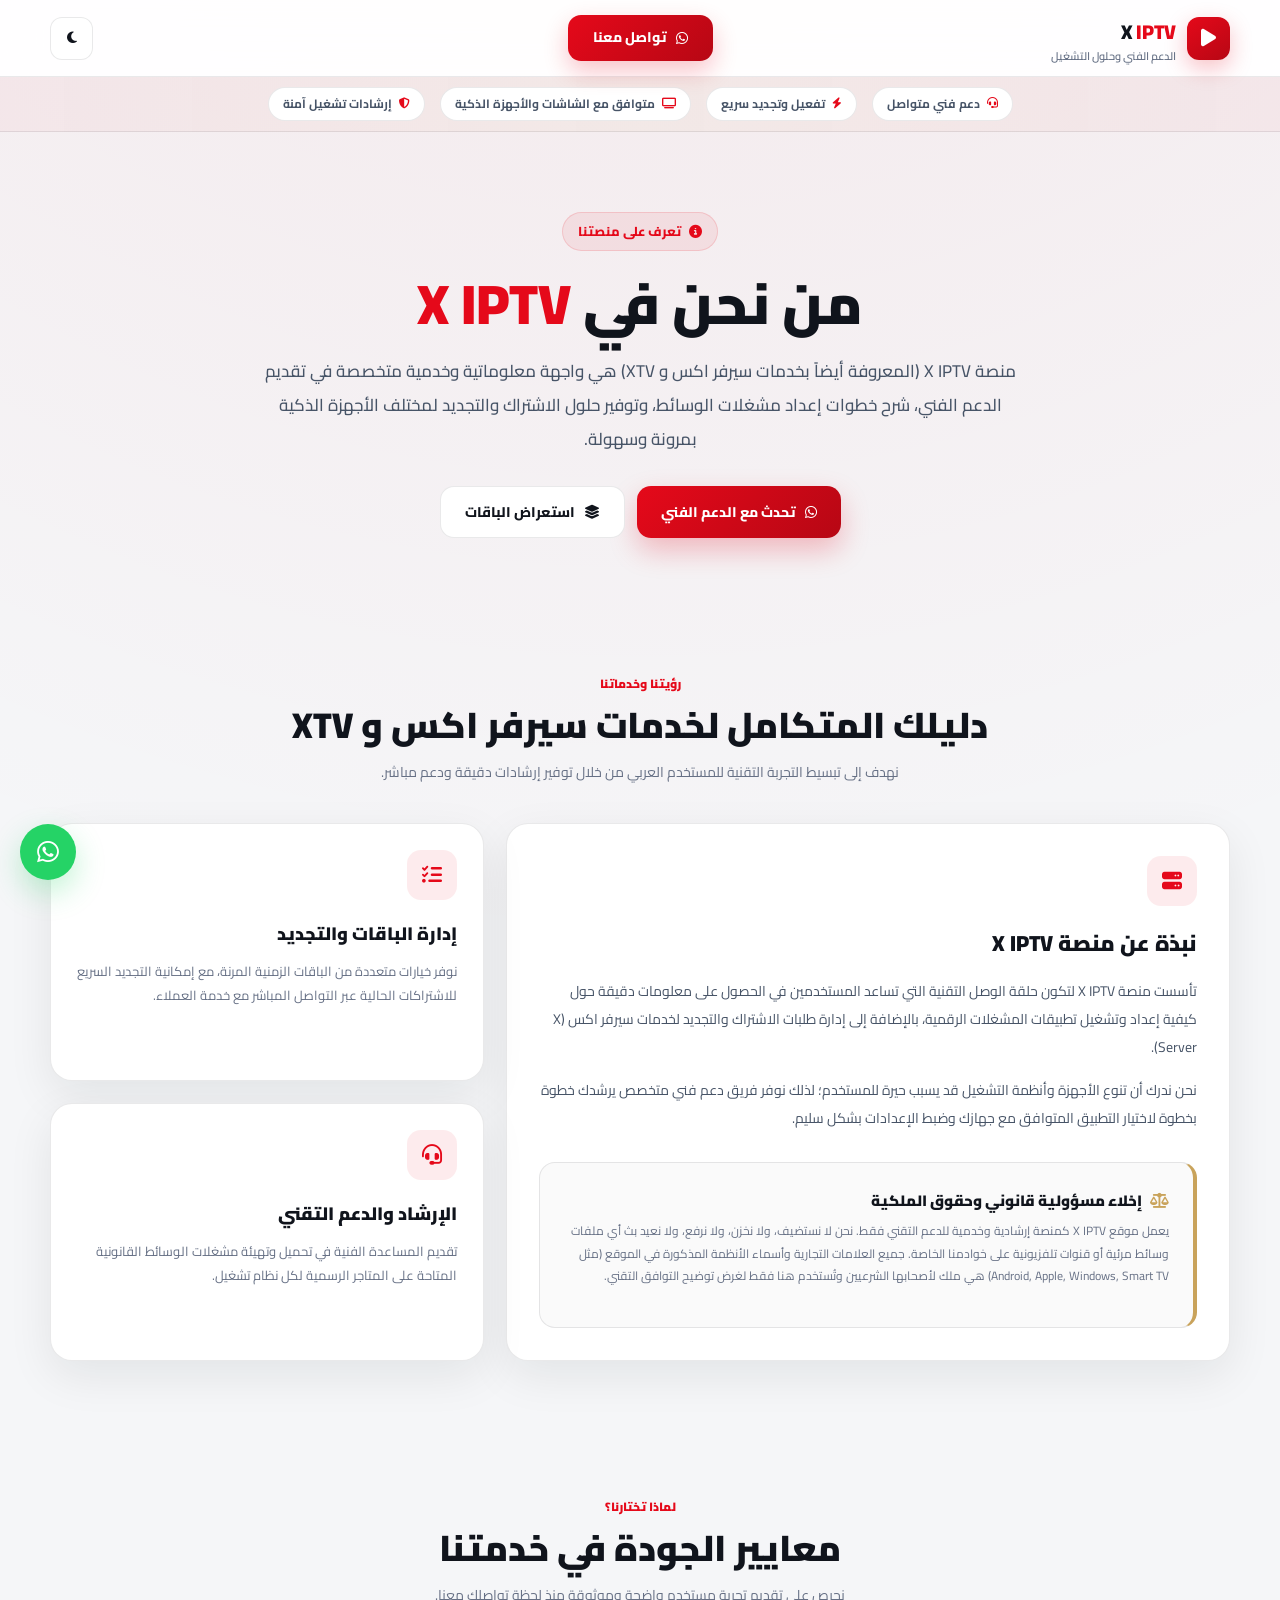
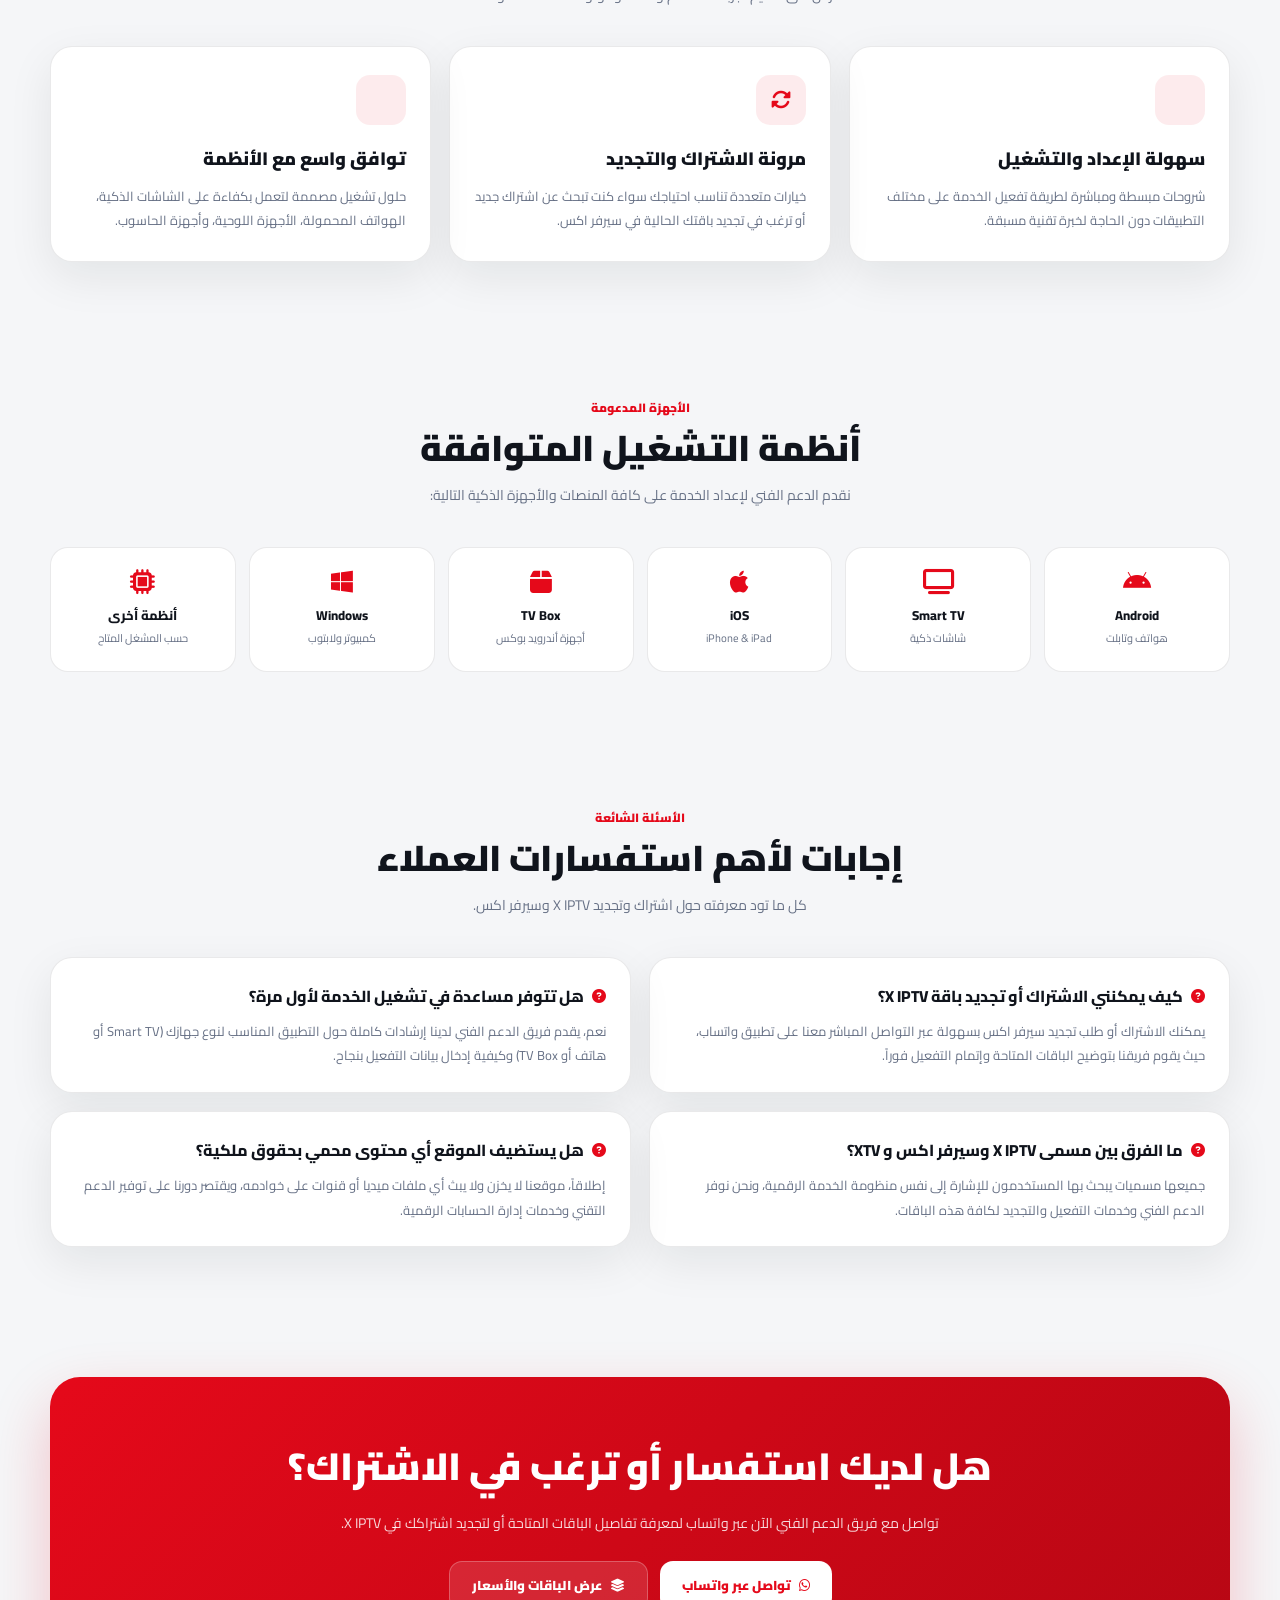
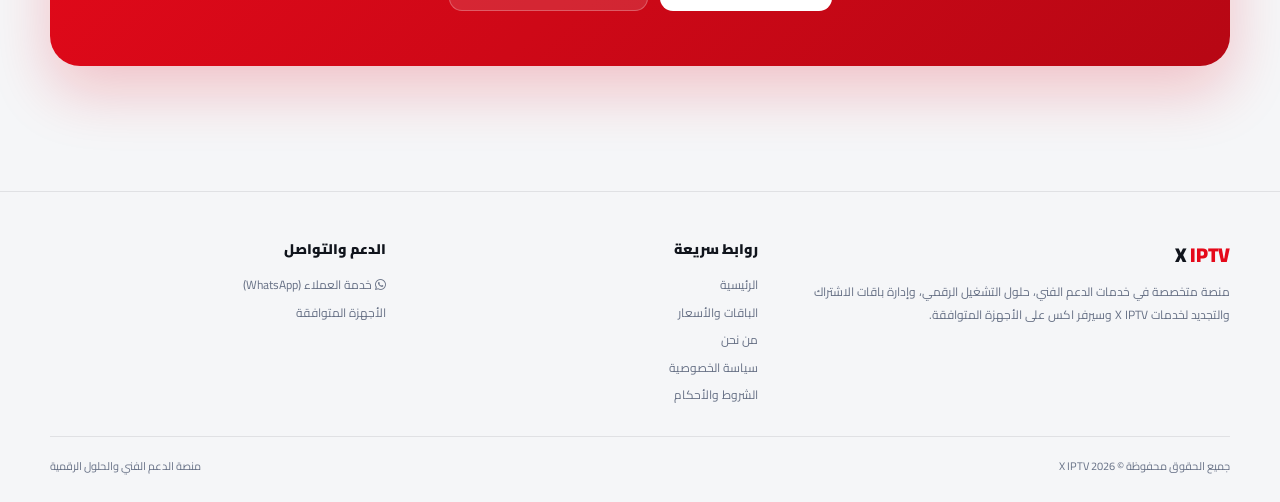
==== commit f05cca5a: "Update fmt.Println message from 'Hello' to 'Goodbye'" ====
--- a/about.html
+++ b/about.html
@@ -6,132 +6,134 @@
     <meta name="viewport" content="width=device-width, initial-scale=1.0">
 
     <!-- ================= SEO ================= -->
-    <title>من نحن | X IPTV | XTV | سيرفر اكس - X IPTV</title>
+    <title>من نحن | X IPTV - خدمات الدعم الفني وحلول التشغيل الرقمي</title>
 
     <meta name="description"
-        content="تعرف على X IPTV وسيرفر اكس وXTV وX TV، ومعلومات عن الاشتراك والتجديد وتشغيل الخدمة على Smart TV والموبايل وTV Box والكمبيوتر.">
-
-    <meta name="keywords"
-        content="X IPTV, xiptv, XTV, xtv, X TV, X Server, سيرفر اكس, سيرفر إكس, سيرفر اكس IPTV, سيرفر إكس IPTV, اشتراك سيرفر اكس, تجديد سيرفر اكس, اشتراك سيرفر إكس, تجديد سيرفر إكس, اشتراك اكس, تجديد اكس, اشتراك X IPTV, تجديد X IPTV, اشتراك XTV, تجديد XTV, أسعار X IPTV, باقات X IPTV, IPTV مصر">
+        content="تعرف على منصة X IPTV (سيرفر اكس) المتخصصة في تقديم الدعم الفني، إرشادات التشغيل، وإدارة الباقات الرقمية المتوافقة مع الشاشات الذكية والهواتف وأجهزة TV Box.">
 
     <meta name="robots" content="index, follow, max-image-preview:large">
     <meta name="author" content="X IPTV">
 
+    <!-- تأكد أن هذا الرابط يطابق الرابط الفعلي في المتصفح لتجنب خطأ إعادة التوجيه -->
     <link rel="canonical" href="https://xiptv.live/about">
 
     <!-- ================= FAVICON ================= -->
     <link rel="icon" type="image/x-icon" href="/favicon.ico">
-    <link rel="icon" type="image/png" sizes="32x32" href="/favicon-32x32.png">
-    <link rel="icon" type="image/png" sizes="16x16" href="/favicon-16x16.png">
     <link rel="apple-touch-icon" href="/apple-touch-icon.png">
-
     <meta name="theme-color" content="#e5091a">
 
     <!-- ================= OPEN GRAPH ================= -->
     <meta property="og:type" content="website">
     <meta property="og:locale" content="ar_AR">
-    <meta property="og:title" content="من نحن | X IPTV | سيرفر اكس">
+    <meta property="og:title" content="من نحن | X IPTV - حلول التشغيل والدعم الفني">
     <meta property="og:description"
-        content="تعرف على X IPTV وسيرفر اكس وXTV ومعلومات الاشتراك والتجديد وتشغيل الخدمة.">
+        content="تعرف على منصة X IPTV وخدمات الدعم الفني وإرشادات ضبط وتفعيل التطبيقات على مختلف الأجهزة الذكية.">
     <meta property="og:url" content="https://xiptv.live/about">
     <meta property="og:image" content="https://xiptv.live/logo.png">
     <meta property="og:site_name" content="X IPTV">
 
     <!-- ================= TWITTER ================= -->
     <meta name="twitter:card" content="summary_large_image">
-    <meta name="twitter:title" content="من نحن | X IPTV | سيرفر اكس">
+    <meta name="twitter:title" content="من نحن | X IPTV - حلول التشغيل والدعم الفني">
     <meta name="twitter:description"
-        content="تعرف على X IPTV وسيرفر اكس وXTV ومعلومات الاشتراك والتجديد وتشغيل الخدمة.">
+        content="معلومات شاملة حول خدمات X IPTV، الباقات المتاحة، والدعم الفني للأجهزة الذكية.">
     <meta name="twitter:image" content="https://xiptv.live/logo.png">
 
-    <!-- ================= FONTS ================= -->
+    <!-- ================= FONTS & ICONS ================= -->
     <link rel="preconnect" href="https://fonts.googleapis.com">
     <link rel="preconnect" href="https://fonts.gstatic.com" crossorigin>
-
-    <link href="https://fonts.googleapis.com/css2?family=Cairo:wght@400;500;600;700;800;900&family=Inter:wght@400;500;600;700;800&display=swap"
-        rel="stylesheet">
-
-    <!-- ================= ICONS ================= -->
-    <link rel="stylesheet"
-        href="https://cdnjs.cloudflare.com/ajax/libs/font-awesome/6.5.2/css/all.min.css">
-
-    <!-- ================= STRUCTURED DATA ================= -->
+    <link href="https://fonts.googleapis.com/css2?family=Cairo:wght@400;500;600;700;800;900&display=swap" rel="stylesheet">
+    <link rel="stylesheet" href="https://cdnjs.cloudflare.com/ajax/libs/font-awesome/6.5.2/css/all.min.css">
+
+    <!-- ================= STRUCTURED DATA (About + FAQ Schema) ================= -->
     <script type="application/ld+json">
     {
         "@context": "https://schema.org",
-        "@type": "AboutPage",
-        "name": "من نحن | X IPTV",
-        "url": "https://xiptv.live/about",
-        "description": "معلومات عن X IPTV وسيرفر اكس وXTV وخدمات الاشتراك والتجديد وتشغيل الخدمة.",
-        "isPartOf": {
-            "@type": "WebSite",
-            "name": "X IPTV",
-            "url": "https://xiptv.live/"
-        }
+        "@graph": [
+            {
+                "@type": "AboutPage",
+                "@id": "https://xiptv.live/about#webpage",
+                "name": "من نحن | X IPTV",
+                "url": "https://xiptv.live/about",
+                "description": "منصة متخصصة في توفير معلومات الدعم الفني وإرشادات التشغيل لخدمات X IPTV و XTV على الأجهزة الذكية.",
+                "inLanguage": "ar",
+                "isPartOf": {
+                    "@type": "WebSite",
+                    "@id": "https://xiptv.live/#website",
+                    "name": "X IPTV",
+                    "url": "https://xiptv.live/"
+                }
+            },
+            {
+                "@type": "FAQPage",
+                "mainEntity": [
+                    {
+                        "@type": "Question",
+                        "name": "ما هي طبيعة الخدمات التي يقدمها موقع X IPTV؟",
+                        "acceptedAnswer": {
+                            "@type": "Answer",
+                            "text": "نحن نقدم خدمات الدعم الفني، الاستشارات التقنية، وإرشادات ضبط وتفعيل مشغلات الوسائط الرقمية على الأجهزة المتوافقة مثل الشاشات الذكية والهواتف."
+                        }
+                    },
+                    {
+                        "@type": "Question",
+                        "name": "هل يستضيف موقع X IPTV أي محتوى مرئي أو ملفات بث؟",
+                        "acceptedAnswer": {
+                            "@type": "Answer",
+                            "text": "لا، موقع X IPTV لا يستضيف ولا يخزن ولا يبث أي ملفات فيديو أو قنوات تلفزيونية على خوادمه، ويقتصر دوره على الإرشاد التقني وخدمات الدعم."
+                        }
+                    },
+                    {
+                        "@type": "Question",
+                        "name": "ما هي الأجهزة المتوافقة مع إعدادات التشغيل؟",
+                        "acceptedAnswer": {
+                            "@type": "Answer",
+                            "text": "تتوافق الإعدادات مع شاشات Smart TV، أجهزة Android TV Box، الهواتف الذكية بنظامي Android و iOS، وأجهزة الكمبيوتر بنظام Windows."
+                        }
+                    }
+                ]
+            }
+        ]
     }
     </script>
 
     <style>
-
         /* =========================================================
-           ROOT
+           ROOT & THEMES
         ========================================================= */
-
         :root {
             --red: #e5091a;
             --red-dark: #b70714;
-            --red-light: #ff2639;
-
             --gold: #c9a35b;
-            --gold-light: #e2c27b;
-
             --bg: #f5f6f8;
             --bg-secondary: #ffffff;
-
             --card: #ffffff;
             --card-soft: #fafafa;
-
             --text: #10141c;
             --text-secondary: #475467;
             --muted: #667085;
-
             --border: rgba(16, 20, 28, .09);
-
-            --shadow:
-                0 15px 45px rgba(16, 20, 28, .08);
-
-            --shadow-hover:
-                0 20px 55px rgba(16, 20, 28, .13);
-
+            --shadow: 0 15px 45px rgba(16, 20, 28, .08);
+            --shadow-hover: 0 20px 55px rgba(16, 20, 28, .13);
             --radius: 22px;
         }
 
         [data-theme="dark"] {
-
             --bg: #080b11;
             --bg-secondary: #0d1118;
-
             --card: #10151e;
             --card-soft: #0d1219;
-
             --text: #f5f7fa;
             --text-secondary: #c5ccd6;
             --muted: #98a2b3;
-
             --border: rgba(255,255,255,.08);
-
-            --shadow:
-                0 20px 55px rgba(0,0,0,.35);
-
-            --shadow-hover:
-                0 25px 65px rgba(0,0,0,.48);
-        }
-
+            --shadow: 0 20px 55px rgba(0,0,0,.35);
+            --shadow-hover: 0 25px 65px rgba(0,0,0,.48);
+        }
 
         /* =========================================================
-           RESET
+           RESET & BASE
         ========================================================= */
-
         * {
             margin: 0;
             padding: 0;
@@ -144,21 +146,11 @@
 
         body {
             font-family: "Cairo", sans-serif;
-            background:
-                radial-gradient(
-                    circle at 50% -20%,
-                    rgba(229,9,26,.08),
-                    transparent 38%
-                ),
-                var(--bg);
-
+            background: radial-gradient(circle at 50% -20%, rgba(229,9,26,.08), transparent 38%), var(--bg);
             color: var(--text);
             line-height: 1.8;
             overflow-x: hidden;
-
-            transition:
-                background .35s ease,
-                color .35s ease;
+            transition: background .35s ease, color .35s ease;
         }
 
         a {
@@ -170,81 +162,50 @@
             font-family: inherit;
         }
 
-        img {
-            max-width: 100%;
-        }
-
         .container {
             width: min(1180px, calc(100% - 32px));
             margin: auto;
         }
 
-
         /* =========================================================
            HEADER
         ========================================================= */
-
         .header {
             position: sticky;
             top: 0;
             z-index: 1000;
-
-            background:
-                color-mix(
-                    in srgb,
-                    var(--bg-secondary) 94%,
-                    transparent
-                );
-
+            background: color-mix(in srgb, var(--bg-secondary) 94%, transparent);
             backdrop-filter: blur(18px);
             -webkit-backdrop-filter: blur(18px);
-
             border-bottom: 1px solid var(--border);
         }
 
         .header-inner {
             min-height: 76px;
-
             display: grid;
             grid-template-columns: 1fr auto 1fr;
             align-items: center;
-
             gap: 20px;
         }
-
-        /* logo */
 
         .brand {
             display: flex;
             align-items: center;
             gap: 11px;
-
             font-weight: 900;
             font-size: 20px;
-
             justify-self: start;
         }
 
         .brand-logo {
             width: 43px;
             height: 43px;
-
             border-radius: 12px;
-
             display: grid;
             place-items: center;
-
-            background:
-                linear-gradient(
-                    145deg,
-                    var(--red),
-                    var(--red-dark)
-                );
-
+            background: linear-gradient(145deg, var(--red), var(--red-dark));
             color: #fff;
-
-            box-shadow:
-                0 8px 22px rgba(229,9,26,.25);
+            box-shadow: 0 8px 22px rgba(229,9,26,.25);
         }
 
         .brand-text span {
@@ -253,16 +214,11 @@
 
         .brand-sub {
             display: block;
-
             color: var(--muted);
-
             font-size: 11px;
             line-height: 1.1;
-
             font-weight: 600;
         }
-
-        /* CENTER */
 
         .header-center {
             display: flex;
@@ -275,44 +231,25 @@
             align-items: center;
             justify-content: center;
             gap: 9px;
-
             min-width: 145px;
             height: 46px;
-
             padding: 0 22px;
-
             color: #fff;
-
-            background:
-                linear-gradient(
-                    135deg,
-                    var(--red),
-                    var(--red-dark)
-                );
-
+            background: linear-gradient(135deg, var(--red), var(--red-dark));
             border-radius: 13px;
-
             font-size: 14px;
             font-weight: 800;
-
-            box-shadow:
-                0 10px 25px rgba(229,9,26,.24);
-
+            box-shadow: 0 10px 25px rgba(229,9,26,.24);
             transition: .25s ease;
         }
 
         .top-subscribe:hover {
             transform: translateY(-2px);
-
-            box-shadow:
-                0 15px 32px rgba(229,9,26,.34);
-        }
-
-        /* right side */
+            box-shadow: 0 15px 32px rgba(229,9,26,.34);
+        }
 
         .header-actions {
             justify-self: end;
-
             display: flex;
             align-items: center;
             gap: 8px;
@@ -321,178 +258,70 @@
         .header-btn {
             width: 43px;
             height: 43px;
-
             border-radius: 12px;
-
             display: grid;
             place-items: center;
-
             border: 1px solid var(--border);
-
             background: var(--card);
-
             color: var(--text);
-
             cursor: pointer;
-
             transition: .25s ease;
         }
 
         .header-btn:hover {
             border-color: rgba(229,9,26,.35);
-
             color: var(--red);
-
             transform: translateY(-2px);
         }
 
-        .language {
-            width: auto;
-
-            padding: 0 14px;
-
-            font-size: 13px;
-            font-weight: 800;
-        }
-
-
         /* =========================================================
-           KEYWORD TICKER
+           FEATURES BAR (REPLACES SPAM TICKER)
         ========================================================= */
-
-        .ticker {
-            overflow: hidden;
-
+        .info-bar {
             border-bottom: 1px solid var(--border);
-
-            background:
-                linear-gradient(
-                    90deg,
-                    rgba(229,9,26,.055),
-                    rgba(201,163,91,.07),
-                    rgba(229,9,26,.055)
-                );
-
-            white-space: nowrap;
-        }
-
-        .ticker-track {
-            width: max-content;
-
+            background: linear-gradient(90deg, rgba(229,9,26,.04), rgba(201,163,91,.06), rgba(229,9,26,.04));
+            padding: 10px 0;
+        }
+
+        .info-bar-inner {
             display: flex;
-            align-items: center;
-
-            gap: 13px;
-
-            padding: 11px 0;
-
-            animation:
-                tickerMove 55s linear infinite;
-        }
-
-        .ticker-item {
+            flex-wrap: wrap;
+            justify-content: center;
+            gap: 15px;
+        }
+
+        .info-pill {
             display: inline-flex;
             align-items: center;
-            gap: 8px;
-
-            padding: 7px 13px;
-
+            gap: 7px;
+            padding: 5px 14px;
+            background: var(--card);
             border: 1px solid var(--border);
-
-            background: var(--card);
-
             border-radius: 999px;
-
             color: var(--text-secondary);
-
             font-size: 12px;
             font-weight: 700;
-
-            box-shadow:
-                0 4px 15px rgba(0,0,0,.03);
-        }
-
-        .ticker-item i {
+        }
+
+        .info-pill i {
             color: var(--red);
-            font-size: 9px;
-        }
-
-        @keyframes tickerMove {
-
-            from {
-                transform: translateX(0);
-            }
-
-            to {
-                transform: translateX(50%);
-            }
-        }
-
+            font-size: 11px;
+        }
 
         /* =========================================================
            HERO
         ========================================================= */
-
         .hero {
             position: relative;
-
-            padding:
-                88px 0
-                75px;
-
+            padding: 80px 0 65px;
             text-align: center;
-
             overflow: hidden;
-        }
-
-        .hero::before {
-            content: "";
-
-            position: absolute;
-
-            width: 520px;
-            height: 520px;
-
-            top: -260px;
-            right: -180px;
-
-            background:
-                radial-gradient(
-                    circle,
-                    rgba(229,9,26,.12),
-                    transparent 68%
-                );
-
-            pointer-events: none;
-        }
-
-        .hero::after {
-            content: "";
-
-            position: absolute;
-
-            width: 450px;
-            height: 450px;
-
-            bottom: -250px;
-            left: -180px;
-
-            background:
-                radial-gradient(
-                    circle,
-                    rgba(201,163,91,.11),
-                    transparent 68%
-                );
-
-            pointer-events: none;
         }
 
         .hero-content {
             position: relative;
             z-index: 2;
-
             max-width: 850px;
-
             margin: auto;
         }
 
@@ -500,38 +329,20 @@
             display: inline-flex;
             align-items: center;
             gap: 8px;
-
             padding: 7px 15px;
-
             margin-bottom: 19px;
-
             border-radius: 999px;
-
             color: var(--red);
-
-            background:
-                rgba(229,9,26,.07);
-
+            background: rgba(229,9,26,.07);
             border: 1px solid rgba(229,9,26,.13);
-
             font-size: 13px;
             font-weight: 800;
         }
 
-        .hero-badge i {
-            font-size: 8px;
-        }
-
         .hero h1 {
-            font-size:
-                clamp(34px, 5vw, 62px);
-
-            line-height: 1.12;
-
+            font-size: clamp(32px, 5vw, 56px);
+            line-height: 1.2;
             font-weight: 900;
-
-            letter-spacing: -.8px;
-
             margin-bottom: 17px;
         }
 
@@ -541,746 +352,356 @@
 
         .hero-lead {
             max-width: 760px;
-
             margin: auto;
-
             color: var(--text-secondary);
-
-            font-size:
-                clamp(14px, 2vw, 18px);
-
+            font-size: clamp(14px, 2vw, 17px);
             line-height: 2;
-
             font-weight: 500;
         }
-
-        .hero-keywords {
-            display: flex;
-            flex-wrap: wrap;
-
-            justify-content: center;
-
-            gap: 8px;
-
-            margin-top: 22px;
-        }
-
-        .keyword {
-            padding: 6px 12px;
-
-            border-radius: 999px;
-
-            background: var(--card);
-
-            border: 1px solid var(--border);
-
-            color: var(--muted);
-
-            font-size: 11px;
-            font-weight: 700;
-        }
-
-        .keyword.active {
-            color: var(--red);
-
-            border-color:
-                rgba(229,9,26,.22);
-
-            background:
-                rgba(229,9,26,.055);
-        }
-
-        /* HERO BUTTONS */
 
         .hero-actions {
             display: flex;
-
             justify-content: center;
             align-items: center;
-
             flex-wrap: wrap;
-
             gap: 12px;
-
             margin-top: 30px;
         }
 
         .hero-btn {
             min-width: 175px;
             height: 52px;
-
             padding: 0 24px;
-
             display: inline-flex;
             align-items: center;
             justify-content: center;
-
             gap: 9px;
-
             border-radius: 14px;
-
             font-size: 14px;
             font-weight: 800;
-
             transition: .25s ease;
         }
 
         .hero-btn.primary {
             color: #fff;
-
-            background:
-                linear-gradient(
-                    135deg,
-                    var(--red),
-                    var(--red-dark)
-                );
-
-            box-shadow:
-                0 12px 28px rgba(229,9,26,.25);
+            background: linear-gradient(135deg, var(--red), var(--red-dark));
+            box-shadow: 0 12px 28px rgba(229,9,26,.25);
         }
 
         .hero-btn.primary:hover {
             transform: translateY(-3px);
-
-            box-shadow:
-                0 17px 36px rgba(229,9,26,.35);
+            box-shadow: 0 17px 36px rgba(229,9,26,.35);
         }
 
         .hero-btn.secondary {
             color: var(--text);
-
             background: var(--card);
-
             border: 1px solid var(--border);
-
-            box-shadow:
-                0 8px 25px rgba(0,0,0,.05);
         }
 
         .hero-btn.secondary:hover {
             transform: translateY(-3px);
-
-            border-color:
-                rgba(201,163,91,.55);
-
+            border-color: rgba(201,163,91,.55);
             color: var(--gold);
         }
 
-
         /* =========================================================
-           SECTION
+           SECTIONS & CARDS
         ========================================================= */
-
         .section {
-            padding: 75px 0;
+            padding: 65px 0;
         }
 
         .section-head {
             max-width: 750px;
-
             margin: 0 auto 38px;
-
             text-align: center;
         }
 
         .section-label {
             display: inline-block;
-
             color: var(--red);
-
             font-size: 12px;
-
             font-weight: 900;
-
-            letter-spacing: .5px;
-
             margin-bottom: 7px;
         }
 
         .section-head h2 {
-            font-size:
-                clamp(25px, 3.5vw, 38px);
-
+            font-size: clamp(24px, 3.5vw, 36px);
             line-height: 1.3;
-
             font-weight: 900;
-
             margin-bottom: 10px;
         }
 
         .section-head p {
             color: var(--muted);
-
             font-size: 14px;
-
             line-height: 1.9;
         }
-
-
-        /* =========================================================
-           ABOUT INTRO
-        ========================================================= */
 
         .about-grid {
             display: grid;
-
-            grid-template-columns:
-                1.25fr .75fr;
-
+            grid-template-columns: 1.25fr .75fr;
             gap: 22px;
-
             align-items: stretch;
         }
 
-        .main-card {
-            padding: 34px;
-
+        .main-card, .small-card, .feature-card, .faq-card {
+            padding: 32px;
             background: var(--card);
-
             border: 1px solid var(--border);
-
             border-radius: var(--radius);
-
             box-shadow: var(--shadow);
-
-            position: relative;
-
-            overflow: hidden;
-        }
-
-        .main-card::after {
-            content: "";
-
-            position: absolute;
-
-            width: 190px;
-            height: 190px;
-
-            left: -90px;
-            bottom: -90px;
-
-            background:
-                radial-gradient(
-                    circle,
-                    rgba(201,163,91,.12),
-                    transparent 70%
-                );
-        }
-
-        .card-icon {
-            width: 52px;
-            height: 52px;
-
+        }
+
+        .card-icon, .feature-icon {
+            width: 50px;
+            height: 50px;
             display: grid;
             place-items: center;
-
-            margin-bottom: 19px;
-
-            border-radius: 15px;
-
-            background:
-                rgba(229,9,26,.08);
-
+            margin-bottom: 18px;
+            border-radius: 14px;
+            background: rgba(229,9,26,.08);
             color: var(--red);
-
             font-size: 20px;
         }
 
         .main-card h3 {
-            font-size: 24px;
-
+            font-size: 22px;
             font-weight: 900;
-
             margin-bottom: 13px;
         }
 
         .main-card p {
             color: var(--text-secondary);
-
             font-size: 14px;
-
             line-height: 2;
-
             margin-bottom: 15px;
-        }
-
-        .main-card p:last-child {
-            margin-bottom: 0;
         }
 
         .side-cards {
             display: grid;
-
             gap: 22px;
         }
 
         .small-card {
             padding: 26px;
-
-            background: var(--card);
-
-            border: 1px solid var(--border);
-
-            border-radius: var(--radius);
-
-            box-shadow: var(--shadow);
-
             transition: .25s ease;
         }
 
-        .small-card:hover {
+        .small-card:hover, .feature-card:hover {
             transform: translateY(-4px);
-
             box-shadow: var(--shadow-hover);
-
-            border-color:
-                rgba(201,163,91,.35);
-        }
-
-        .small-card .card-icon {
-            width: 45px;
-            height: 45px;
-
-            margin-bottom: 13px;
-
-            font-size: 17px;
-        }
-
-        .small-card h3 {
+        }
+
+        .small-card h3, .feature-card h3 {
             font-size: 18px;
-
             font-weight: 900;
-
-            margin-bottom: 6px;
-        }
-
-        .small-card p {
+            margin-bottom: 8px;
+        }
+
+        .small-card p, .feature-card p {
             color: var(--muted);
-
             font-size: 13px;
-
             line-height: 1.9;
         }
-
-
-        /* =========================================================
-           FEATURES
-        ========================================================= */
 
         .features {
             display: grid;
-
-            grid-template-columns:
-                repeat(3, 1fr);
-
+            grid-template-columns: repeat(3, 1fr);
             gap: 18px;
         }
 
         .feature-card {
             position: relative;
-
             padding: 28px 24px;
-
-            background: var(--card);
-
-            border: 1px solid var(--border);
-
-            border-radius: var(--radius);
-
-            box-shadow: var(--shadow);
-
-            transition: .28s ease;
-
-            overflow: hidden;
-        }
-
-        .feature-card::before {
-            content: "";
-
-            position: absolute;
-
-            top: 0;
-            right: 0;
-
-            width: 70px;
-            height: 3px;
-
-            background:
-                linear-gradient(
-                    90deg,
-                    var(--red),
-                    var(--gold)
-                );
-
-            border-radius:
-                0 0 0 5px;
-        }
-
-        .feature-card:hover {
-            transform: translateY(-5px);
-
-            box-shadow: var(--shadow-hover);
-        }
-
-        .feature-number {
-            position: absolute;
-
-            top: 17px;
-            left: 18px;
-
-            color:
-                rgba(201,163,91,.22);
-
-            font-size: 32px;
-
-            font-weight: 900;
-        }
-
-        .feature-icon {
-            width: 50px;
-            height: 50px;
-
+        }
+
+        /* =========================================================
+           FAQ SECTION (SEO BOOST)
+        ========================================================= */
+        .faq-grid {
             display: grid;
-            place-items: center;
-
-            border-radius: 14px;
-
-            background:
-                linear-gradient(
-                    135deg,
-                    rgba(229,9,26,.09),
-                    rgba(201,163,91,.11)
-                );
-
+            grid-template-columns: repeat(2, 1fr);
+            gap: 18px;
+        }
+
+        .faq-card {
+            padding: 24px;
+        }
+
+        .faq-card h3 {
+            font-size: 16px;
+            font-weight: 800;
+            margin-bottom: 8px;
+            color: var(--text);
+            display: flex;
+            align-items: center;
+            gap: 8px;
+        }
+
+        .faq-card h3 i {
             color: var(--red);
-
-            font-size: 19px;
-
-            margin-bottom: 18px;
-        }
-
-        .feature-card h3 {
-            font-size: 18px;
-
-            font-weight: 900;
-
-            margin-bottom: 8px;
-        }
-
-        .feature-card p {
+            font-size: 14px;
+        }
+
+        .faq-card p {
             color: var(--muted);
-
             font-size: 13px;
-
-            line-height: 1.95;
-        }
-
-
-        /* =========================================================
-           KEYWORDS
-        ========================================================= */
-
-        .keyword-box {
-            padding: 30px;
-
-            background: var(--card);
-
-            border: 1px solid var(--border);
-
-            border-radius: var(--radius);
-
-            box-shadow: var(--shadow);
-        }
-
-        .keyword-grid {
-            display: flex;
-
-            flex-wrap: wrap;
-
-            justify-content: center;
-
-            gap: 10px;
-        }
-
-        .keyword-tag {
-            padding: 9px 15px;
-
-            background: var(--card-soft);
-
-            border: 1px solid var(--border);
-
-            border-radius: 999px;
-
-            color: var(--text-secondary);
-
-            font-size: 12px;
-
-            font-weight: 700;
-
-            transition: .2s ease;
-        }
-
-        .keyword-tag:hover {
-            color: var(--red);
-
-            border-color:
-                rgba(229,9,26,.25);
-
-            transform: translateY(-2px);
-        }
-
+            line-height: 1.9;
+        }
 
         /* =========================================================
            DEVICES
         ========================================================= */
-
         .devices {
             display: grid;
-
-            grid-template-columns:
-                repeat(6, 1fr);
-
+            grid-template-columns: repeat(6, 1fr);
             gap: 13px;
         }
 
         .device {
             min-height: 125px;
-
             padding: 18px 10px;
-
             display: flex;
-
             flex-direction: column;
-
             justify-content: center;
-
-            align-items: center;
-
+            align-items: center;
             text-align: center;
-
             background: var(--card);
-
             border: 1px solid var(--border);
-
             border-radius: 18px;
-
-            box-shadow:
-                0 8px 25px rgba(0,0,0,.04);
-
             transition: .25s ease;
         }
 
         .device:hover {
             transform: translateY(-4px);
-
-            border-color:
-                rgba(201,163,91,.4);
-
+            border-color: rgba(201,163,91,.4);
             box-shadow: var(--shadow);
         }
 
         .device i {
             font-size: 25px;
-
             color: var(--red);
-
             margin-bottom: 9px;
         }
 
         .device strong {
-            font-size: 12px;
-
+            font-size: 13px;
             font-weight: 800;
         }
 
         .device span {
             color: var(--muted);
-
-            font-size: 10px;
-
+            font-size: 11px;
             margin-top: 2px;
         }
 
-
         /* =========================================================
-           CTA
+           LEGAL DISCLAIMER (COPYRIGHT SAFE)
         ========================================================= */
-
+        .disclaimer-box {
+            padding: 24px;
+            background: var(--card-soft);
+            border: 1px solid var(--border);
+            border-right: 4px solid var(--gold);
+            border-radius: 16px;
+            margin-top: 30px;
+        }
+
+        .disclaimer-box h4 {
+            font-size: 15px;
+            font-weight: 900;
+            margin-bottom: 6px;
+            display: flex;
+            align-items: center;
+            gap: 8px;
+        }
+
+        .disclaimer-box h4 i {
+            color: var(--gold);
+        }
+
+        .disclaimer-box p {
+            color: var(--muted);
+            font-size: 12px;
+            line-height: 1.9;
+        }
+
+        /* =========================================================
+           CTA & FOOTER
+        ========================================================= */
         .cta {
-            position: relative;
-
-            padding: 60px 30px;
-
+            padding: 55px 30px;
             border-radius: 30px;
-
-            overflow: hidden;
-
             text-align: center;
-
-            background:
-                linear-gradient(
-                    135deg,
-                    #e5091a,
-                    #b70714
-                );
-
-            box-shadow:
-                0 25px 60px rgba(229,9,26,.22);
-        }
-
-        .cta::before {
-            content: "";
-
-            position: absolute;
-
-            width: 360px;
-            height: 360px;
-
-            top: -190px;
-            right: -100px;
-
-            border-radius: 50%;
-
-            border:
-                1px solid rgba(255,255,255,.13);
-        }
-
-        .cta::after {
-            content: "";
-
-            position: absolute;
-
-            width: 300px;
-            height: 300px;
-
-            bottom: -180px;
-            left: -100px;
-
-            border-radius: 50%;
-
-            border:
-                1px solid rgba(255,255,255,.10);
-        }
-
-        .cta-content {
-            position: relative;
-
-            z-index: 2;
+            background: linear-gradient(135deg, #e5091a, #b70714);
+            box-shadow: 0 25px 60px rgba(229,9,26,.22);
+            color: #fff;
         }
 
         .cta h2 {
-            color: #fff;
-
-            font-size:
-                clamp(26px, 4vw, 40px);
-
+            font-size: clamp(24px, 4vw, 38px);
             font-weight: 900;
-
             margin-bottom: 10px;
         }
 
         .cta p {
-            color:
-                rgba(255,255,255,.82);
-
+            color: rgba(255,255,255,.85);
             font-size: 14px;
-
             max-width: 650px;
-
             margin: auto;
-
-            line-height: 1.9;
         }
 
         .cta-actions {
             display: flex;
-
             justify-content: center;
-
             flex-wrap: wrap;
-
             gap: 12px;
-
             margin-top: 25px;
         }
 
         .cta-btn {
             min-width: 170px;
             height: 50px;
-
             padding: 0 22px;
-
             display: inline-flex;
-
             justify-content: center;
-
-            align-items: center;
-
+            align-items: center;
             gap: 8px;
-
             border-radius: 13px;
-
             font-size: 13px;
-
             font-weight: 900;
-
             transition: .25s ease;
         }
 
         .cta-btn.white {
             color: var(--red);
-
             background: #fff;
         }
 
         .cta-btn.gold {
             color: #fff;
-
-            background:
-                rgba(255,255,255,.10);
-
-            border:
-                1px solid rgba(255,255,255,.25);
-        }
-
-        .cta-btn:hover {
-            transform: translateY(-3px);
-        }
-
-
-        /* =========================================================
-           FOOTER
-        ========================================================= */
+            background: rgba(255,255,255,.12);
+            border: 1px solid rgba(255,255,255,.25);
+        }
 
         footer {
             padding: 45px 0 25px;
-
-            border-top:
-                1px solid var(--border);
-
-            margin-top: 75px;
+            border-top: 1px solid var(--border);
+            margin-top: 60px;
         }
 
         .footer-top {
             display: grid;
-
-            grid-template-columns:
-                1.3fr 1fr 1fr;
-
+            grid-template-columns: 1.3fr 1fr 1fr;
             gap: 35px;
-
             padding-bottom: 30px;
-        }
-
-        .footer-brand {
-            max-width: 390px;
         }
 
         .footer-brand h3 {
             font-size: 20px;
-
             font-weight: 900;
-
             margin-bottom: 8px;
         }
 
@@ -1290,1278 +711,415 @@
 
         .footer-brand p {
             color: var(--muted);
-
             font-size: 12px;
-
             line-height: 1.9;
         }
 
         .footer-title {
             font-size: 14px;
-
             font-weight: 900;
-
             margin-bottom: 12px;
         }
 
         .footer-links {
             display: flex;
-
             flex-direction: column;
-
             gap: 6px;
         }
 
         .footer-links a {
             width: fit-content;
-
             color: var(--muted);
-
             font-size: 12px;
-
             transition: .2s ease;
         }
 
         .footer-links a:hover {
             color: var(--red);
-
             transform: translateX(-3px);
         }
 
         .footer-bottom {
             padding-top: 20px;
-
-            border-top:
-                1px solid var(--border);
-
+            border-top: 1px solid var(--border);
             display: flex;
-
-            align-items: center;
-
+            align-items: center;
             justify-content: space-between;
-
-            gap: 15px;
-
             color: var(--muted);
-
             font-size: 11px;
         }
-
-
-        /* =========================================================
-           FLOATING WHATSAPP
-        ========================================================= */
 
         .floating-wa {
             position: fixed;
-
             bottom: 20px;
             left: 20px;
-
             z-index: 900;
-
-            width: 57px;
-            height: 57px;
-
+            width: 56px;
+            height: 56px;
             display: grid;
             place-items: center;
-
             border-radius: 50%;
-
             color: #fff;
-
             background: #25d366;
-
             font-size: 25px;
-
-            box-shadow:
-                0 12px 30px rgba(37,211,102,.28);
-
+            box-shadow: 0 12px 30px rgba(37,211,102,.28);
             transition: .25s ease;
         }
-
-        .floating-wa:hover {
-            transform:
-                translateY(-4px)
-                scale(1.04);
-        }
-
 
         /* =========================================================
            RESPONSIVE
         ========================================================= */
-
         @media (max-width: 900px) {
-
-            .about-grid {
-                grid-template-columns: 1fr;
-            }
-
-            .features {
-                grid-template-columns:
-                    repeat(2, 1fr);
-            }
-
-            .devices {
-                grid-template-columns:
-                    repeat(3, 1fr);
-            }
-
-            .footer-top {
-                grid-template-columns:
-                    1fr 1fr;
-            }
-        }
-
+            .about-grid, .faq-grid { grid-template-columns: 1fr; }
+            .features { grid-template-columns: repeat(2, 1fr); }
+            .devices { grid-template-columns: repeat(3, 1fr); }
+            .footer-top { grid-template-columns: 1fr 1fr; }
+        }
 
         @media (max-width: 650px) {
-
-            .container {
-                width:
-                    min(
-                        100% - 22px,
-                        1180px
-                    );
-            }
-
-            .header-inner {
-                min-height: 68px;
-
-                grid-template-columns:
-                    1fr auto 1fr;
-
-                gap: 7px;
-            }
-
-            .brand-text {
-                display: none;
-            }
-
-            .brand-logo {
-                width: 40px;
-                height: 40px;
-            }
-
-            .top-subscribe {
-                min-width: 112px;
-
-                height: 42px;
-
-                padding: 0 13px;
-
-                font-size: 12px;
-            }
-
-            .language {
-                display: none;
-            }
-
-            .header-actions {
-                gap: 5px;
-            }
-
-            .header-btn {
-                width: 40px;
-                height: 40px;
-            }
-
-            .hero {
-                padding:
-                    65px 0
-                    55px;
-            }
-
-            .hero h1 {
-                font-size: 36px;
-            }
-
-            .hero-lead {
-                font-size: 13px;
-
-                line-height: 2;
-            }
-
-            .hero-actions {
-                flex-direction: column;
-
-                width: 100%;
-            }
-
-            .hero-btn {
-                width: min(100%, 310px);
-            }
-
-            .section {
-                padding: 55px 0;
-            }
-
-            .main-card {
-                padding: 25px 21px;
-            }
-
-            .features {
-                grid-template-columns: 1fr;
-            }
-
-            .devices {
-                grid-template-columns:
-                    repeat(2, 1fr);
-            }
-
-            .keyword-box {
-                padding: 20px 14px;
-            }
-
-            .cta {
-                padding:
-                    45px 18px;
-
-                border-radius: 23px;
-            }
-
-            .cta-actions {
-                flex-direction: column;
-            }
-
-            .cta-btn {
-                width: 100%;
-            }
-
-            .footer-top {
-                grid-template-columns: 1fr;
-
-                gap: 25px;
-            }
-
-            .footer-bottom {
-                flex-direction: column;
-
-                text-align: center;
-            }
-
-            .floating-wa {
-                width: 52px;
-                height: 52px;
-
-                bottom: 15px;
-                left: 15px;
-
-                font-size: 22px;
-            }
-        }
-
+            .brand-text { display: none; }
+            .features { grid-template-columns: 1fr; }
+            .devices { grid-template-columns: repeat(2, 1fr); }
+            .footer-top { grid-template-columns: 1fr; }
+            .footer-bottom { flex-direction: column; gap: 10px; text-align: center; }
+        }
     </style>
+
+    <!-- منع وميض الشاشة البيضاء عند تفعيل الوضع الليلي -->
+    <script>
+        (function() {
+            const saved = localStorage.getItem("xiptv-theme") || "light";
+            document.documentElement.setAttribute("data-theme", saved);
+        })();
+    </script>
 </head>
 
-
 <body>
 
-    <!-- =========================================================
-         HEADER
-    ========================================================= -->
-
+    <!-- ================= HEADER ================= -->
     <header class="header">
-
         <div class="container header-inner">
-
-            <!-- BRAND -->
             <a href="/" class="brand">
-
                 <div class="brand-logo">
                     <i class="fa-solid fa-play"></i>
                 </div>
-
                 <div class="brand-text">
-                    <div>
-                        X <span>IPTV</span>
+                    <div>X <span>IPTV</span></div>
+                    <small class="brand-sub">الدعم الفني وحلول التشغيل</small>
+                </div>
+            </a>
+
+            <div class="header-center">
+                <a href="https://wa.me/201212515179?text=السلام%20عليكم،%20أريد%20الاستفسار%20عن%20باقات%20وخدمات%20X%20IPTV"
+                   target="_blank" rel="noopener noreferrer" class="top-subscribe">
+                    <i class="fa-brands fa-whatsapp"></i>
+                    تواصل معنا
+                </a>
+            </div>
+
+            <div class="header-actions">
+                <button class="header-btn" id="themeToggle" aria-label="تغيير المظهر">
+                    <i class="fa-solid fa-moon"></i>
+                </button>
+            </div>
+        </div>
+    </header>
+
+    <!-- ================= INFO BAR ================= -->
+    <div class="info-bar">
+        <div class="container info-bar-inner">
+            <span class="info-pill"><i class="fa-solid fa-headset"></i> دعم فني متواصل</span>
+            <span class="info-pill"><i class="fa-solid fa-bolt"></i> تفعيل وتجديد سريع</span>
+            <span class="info-pill"><i class="fa-solid fa-tv"></i> متوافق مع الشاشات والأجهزة الذكية</span>
+            <span class="info-pill"><i class="fa-solid fa-shield-halved"></i> إرشادات تشغيل آمنة</span>
+        </div>
+    </div>
+
+    <!-- ================= HERO ================= -->
+    <section class="hero">
+        <div class="container hero-content">
+            <div class="hero-badge">
+                <i class="fa-solid fa-circle-info"></i>
+                تعرف على منصتنا
+            </div>
+
+            <h1>من نحن في <span>X IPTV</span></h1>
+
+            <p class="hero-lead">
+                منصة X IPTV (المعروفة أيضاً بخدمات سيرفر اكس و XTV) هي واجهة معلوماتية وخدمية متخصصة في تقديم الدعم الفني، شرح خطوات إعداد مشغلات الوسائط، وتوفير حلول الاشتراك والتجديد لمختلف الأجهزة الذكية بمرونة وسهولة.
+            </p>
+
+            <div class="hero-actions">
+                <a href="https://wa.me/201212515179?text=السلام%20عليكم،%20أريد%20الاستفسار%20عن%20خدمات%20X%20IPTV"
+                   target="_blank" rel="noopener noreferrer" class="hero-btn primary">
+                    <i class="fa-brands fa-whatsapp"></i>
+                    تحدث مع الدعم الفني
+                </a>
+                <a href="/#pricing" class="hero-btn secondary">
+                    <i class="fa-solid fa-layer-group"></i>
+                    استعراض الباقات
+                </a>
+            </div>
+        </div>
+    </section>
+
+    <!-- ================= ABOUT SECTION ================= -->
+    <section class="section">
+        <div class="container">
+            <div class="section-head">
+                <span class="section-label">رؤيتنا وخدماتنا</span>
+                <h2>دليلك المتكامل لخدمات سيرفر اكس و XTV</h2>
+                <p>نهدف إلى تبسيط التجربة التقنية للمستخدم العربي من خلال توفير إرشادات دقيقة ودعم مباشر.</p>
+            </div>
+
+            <div class="about-grid">
+                <article class="main-card">
+                    <div class="card-icon">
+                        <i class="fa-solid fa-server"></i>
                     </div>
-
-                    <small class="brand-sub">
-                        X Server • XTV • X TV
-                    </small>
-                </div>
-
-            </a>
-
-
-            <!-- CENTER SUBSCRIBE -->
-            <div class="header-center">
-
-                <a
-                    href="https://wa.me/201212515179?text=السلام%20عليكم،%20أريد%20الاشتراك%20في%20X%20IPTV%20وسيرفر%20اكس"
-                    target="_blank"
-                    rel="noopener noreferrer"
-                    class="top-subscribe">
-
-                    <i class="fa-brands fa-whatsapp"></i>
-
-                    اشترك الآن
-
-                </a>
-
-            </div>
-
-
-            <!-- ACTIONS -->
-            <div class="header-actions">
-
-                <a href="/en.html" class="header-btn language">
-                    EN
-                </a>
-
-                <button
-                    class="header-btn"
-                    id="themeToggle"
-                    aria-label="تغيير المظهر">
-
-                    <i class="fa-solid fa-moon"></i>
-
-                </button>
-
-            </div>
-
-        </div>
-
-    </header>
-
-
-    <!-- =========================================================
-         TICKER
-    ========================================================= -->
-
-    <div class="ticker">
-
-        <div class="ticker-track">
-
-            <span class="ticker-item">
-                <i class="fa-solid fa-circle"></i>
-                X IPTV
-            </span>
-
-            <span class="ticker-item">
-                <i class="fa-solid fa-circle"></i>
-                XIPTV
-            </span>
-
-            <span class="ticker-item">
-                <i class="fa-solid fa-circle"></i>
-                XTV
-            </span>
-
-            <span class="ticker-item">
-                <i class="fa-solid fa-circle"></i>
-                X TV
-            </span>
-
-            <span class="ticker-item">
-                <i class="fa-solid fa-circle"></i>
-                سيرفر اكس
-            </span>
-
-            <span class="ticker-item">
-                <i class="fa-solid fa-circle"></i>
-                سيرفر إكس
-            </span>
-
-            <span class="ticker-item">
-                <i class="fa-solid fa-circle"></i>
-                اشتراك سيرفر اكس
-            </span>
-
-            <span class="ticker-item">
-                <i class="fa-solid fa-circle"></i>
-                تجديد سيرفر اكس
-            </span>
-
-            <span class="ticker-item">
-                <i class="fa-solid fa-circle"></i>
-                اشتراك X IPTV
-            </span>
-
-            <span class="ticker-item">
-                <i class="fa-solid fa-circle"></i>
-                تجديد X IPTV
-            </span>
-
-            <span class="ticker-item">
-                <i class="fa-solid fa-circle"></i>
-                أسعار X IPTV
-            </span>
-
-            <span class="ticker-item">
-                <i class="fa-solid fa-circle"></i>
-                باقات X IPTV
-            </span>
-
-            <span class="ticker-item">
-                <i class="fa-solid fa-circle"></i>
-                IPTV مصر
-            </span>
-
-            <!-- DUPLICATE FOR LOOP -->
-
-            <span class="ticker-item">
-                <i class="fa-solid fa-circle"></i>
-                X IPTV
-            </span>
-
-            <span class="ticker-item">
-                <i class="fa-solid fa-circle"></i>
-                XIPTV
-            </span>
-
-            <span class="ticker-item">
-                <i class="fa-solid fa-circle"></i>
-                XTV
-            </span>
-
-            <span class="ticker-item">
-                <i class="fa-solid fa-circle"></i>
-                سيرفر اكس
-            </span>
-
-            <span class="ticker-item">
-                <i class="fa-solid fa-circle"></i>
-                اشتراك سيرفر اكس
-            </span>
-
-            <span class="ticker-item">
-                <i class="fa-solid fa-circle"></i>
-                تجديد سيرفر اكس
-            </span>
-
-            <span class="ticker-item">
-                <i class="fa-solid fa-circle"></i>
-                اشتراك X IPTV
-            </span>
-
-            <span class="ticker-item">
-                <i class="fa-solid fa-circle"></i>
-                تجديد X IPTV
-            </span>
-
-        </div>
-
-    </div>
-
-
-    <!-- =========================================================
-         HERO
-    ========================================================= -->
-
-    <section class="hero">
-
-        <div class="container hero-content">
-
-            <div class="hero-badge">
-
-                <i class="fa-solid fa-circle"></i>
-
-                تعرف علينا أكثر
-
-            </div>
-
-
-            <h1>
-                من نحن في
-                <span>X IPTV</span>
-            </h1>
-
-
-            <p class="hero-lead">
-
-                X IPTV هو موقع متخصص في تقديم المعلومات المتعلقة
-                بخدمة X IPTV وسيرفر اكس وXTV وX TV،
-                مع توضيح الباقات وطرق الاشتراك والتجديد
-                وتشغيل الخدمة على الأجهزة المتوافقة.
-
-            </p>
-
-
-            <div class="hero-keywords">
-
-                <span class="keyword active">
-                    X IPTV
-                </span>
-
-                <span class="keyword">
-                    XIPTV
-                </span>
-
-                <span class="keyword">
-                    XTV
-                </span>
-
-                <span class="keyword">
-                    X TV
-                </span>
-
-                <span class="keyword">
-                    سيرفر اكس
-                </span>
-
-                <span class="keyword">
-                    سيرفر إكس
-                </span>
-
-            </div>
-
-
-            <!-- MAIN HERO BUTTONS -->
-
-            <div class="hero-actions">
-
-                <a
-                    href="https://wa.me/201212515179?text=السلام%20عليكم،%20أريد%20الاشتراك%20في%20X%20IPTV%20وسيرفر%20اكس"
-                    target="_blank"
-                    rel="noopener noreferrer"
-                    class="hero-btn primary">
-
-                    <i class="fa-brands fa-whatsapp"></i>
-
-                    اشترك الآن
-
-                </a>
-
-
-                <a
-                    href="/#pricing"
-                    class="hero-btn secondary">
-
-                    <i class="fa-solid fa-layer-group"></i>
-
-                    تصفح الباقات
-
-                </a>
-
-            </div>
-
-        </div>
-
-    </section>
-
-
-    <!-- =========================================================
-         ABOUT
-    ========================================================= -->
-
-    <section class="section">
-
-        <div class="container">
-
-            <div class="section-head">
-
-                <span class="section-label">
-                    X IPTV
-                </span>
-
-                <h2>
-                    كل ما تحتاج معرفته عن سيرفر اكس
-                </h2>
-
-                <p>
-                    نقدم المعلومات بطريقة واضحة ومنظمة
-                    لمساعدتك في معرفة الخدمة والباقات
-                    وخيارات التشغيل والتجديد.
-                </p>
-
-            </div>
-
-
-            <div class="about-grid">
-
-
-                <!-- MAIN -->
-
-                <article class="main-card">
-
-                    <div class="card-icon">
-                        <i class="fa-solid fa-tv"></i>
+                    <h3>نبذة عن منصة X IPTV</h3>
+                    <p>
+                        تأسست منصة X IPTV لتكون حلقة الوصل التقنية التي تساعد المستخدمين في الحصول على معلومات دقيقة حول كيفية إعداد وتشغيل تطبيقات المشغلات الرقمية، بالإضافة إلى إدارة طلبات الاشتراك والتجديد لخدمات سيرفر اكس (X Server).
+                    </p>
+                    <p>
+                        نحن ندرك أن تنوع الأجهزة وأنظمة التشغيل قد يسبب حيرة للمستخدم؛ لذلك نوفر فريق دعم فني متخصص يرشدك خطوة بخطوة لاختيار التطبيق المتوافق مع جهازك وضبط الإعدادات بشكل سليم.
+                    </p>
+
+                    <!-- إخلاء مسؤولية قانوني لحماية الموقع من مخالفات حقوق الملكية -->
+                    <div class="disclaimer-box">
+                        <h4><i class="fa-solid fa-scale-balanced"></i> إخلاء مسؤولية قانوني وحقوق الملكية</h4>
+                        <p>
+                            يعمل موقع X IPTV كمنصة إرشادية وخدمية للدعم التقني فقط. نحن لا نستضيف، ولا نخزن، ولا نرفع، ولا نعيد بث أي ملفات وسائط مرئية أو قنوات تلفزيونية على خوادمنا الخاصة. جميع العلامات التجارية وأسماء الأنظمة المذكورة في الموقع (مثل Android, Apple, Windows, Smart TV) هي ملك لأصحابها الشرعيين وتُستخدم هنا فقط لغرض توضيح التوافق التقني.
+                        </p>
                     </div>
-
-                    <h3>
-                        نبذة عن X IPTV
-                    </h3>
-
-                    <p>
-                        X IPTV هو موقع يهتم بتوفير معلومات واضحة
-                        حول خدمة X IPTV وسيرفر اكس وXTV وX TV،
-                        بما يشمل معلومات الاشتراك والتجديد
-                        والباقات وطرق تشغيل الخدمة.
-                    </p>
-
-                    <p>
-                        هدفنا هو أن يجد المستخدم المعلومات التي
-                        يحتاج إليها بسهولة، سواء كان يبحث عن
-                        اشتراك X IPTV أو تجديد سيرفر اكس
-                        أو طريقة تشغيل الخدمة على جهازه.
-                    </p>
-
-                    <p>
-                        نركز على تقديم تجربة بسيطة ومنظمة
-                        تساعد المستخدم على الوصول إلى المعلومة
-                        المناسبة والتواصل مع الدعم عند الحاجة.
-                    </p>
-
                 </article>
 
-
-                <!-- SIDE -->
-
                 <div class="side-cards">
-
                     <article class="small-card">
-
                         <div class="card-icon">
                             <i class="fa-solid fa-list-check"></i>
                         </div>
-
-                        <h3>
-                            الباقات والاشتراك
-                        </h3>
-
+                        <h3>إدارة الباقات والتجديد</h3>
                         <p>
-                            معلومات عن مدد الاشتراك والباقات
-                            وخيارات التجديد والتواصل لمعرفة
-                            التفاصيل المناسبة.
+                            نوفر خيارات متعددة من الباقات الزمنية المرنة، مع إمكانية التجديد السريع للاشتراكات الحالية عبر التواصل المباشر مع خدمة العملاء.
                         </p>
-
                     </article>
 
-
                     <article class="small-card">
-
                         <div class="card-icon">
                             <i class="fa-solid fa-headset"></i>
                         </div>
-
-                        <h3>
-                            الدعم والمساعدة
-                        </h3>
-
+                        <h3>الإرشاد والدعم التقني</h3>
                         <p>
-                            مساعدة المستخدم في معرفة خطوات
-                            التشغيل والاشتراك والتجديد
-                            حسب الجهاز المستخدم.
+                            تقديم المساعدة الفنية في تحميل وتهيئة مشغلات الوسائط القانونية المتاحة على المتاجر الرسمية لكل نظام تشغيل.
                         </p>
-
                     </article>
-
-                </div>
-
-            </div>
-
+                </div>
+            </div>
         </div>
-
     </section>
 
-
-    <!-- =========================================================
-         FEATURES
-    ========================================================= -->
-
+    <!-- ================= FEATURES ================= -->
     <section class="section">
-
         <div class="container">
-
             <div class="section-head">
-
-                <span class="section-label">
-                    لماذا X IPTV؟
-                </span>
-
-                <h2>
-                    تجربة بسيطة وواضحة
-                </h2>
-
-                <p>
-                    كل قسم مصمم ليساعدك في الوصول للمعلومة
-                    التي تبحث عنها بسرعة.
-                </p>
-
-            </div>
-
+                <span class="section-label">لماذا تختارنا؟</span>
+                <h2>معايير الجودة في خدمتنا</h2>
+                <p>نحرص على تقديم تجربة مستخدم واضحة وموثوقة منذ لحظة تواصلك معنا.</p>
+            </div>
 
             <div class="features">
-
-
                 <article class="feature-card">
-
-                    <span class="feature-number">
-                        01
-                    </span>
-
                     <div class="feature-icon">
-                        <i class="fa-solid fa-magnifying-glass"></i>
+                        <i class="fa-solid fa-Sliders"></i>
                     </div>
-
-                    <h3>
-                        معلومات واضحة
-                    </h3>
-
-                    <p>
-                        نعرض معلومات X IPTV وسيرفر اكس
-                        بطريقة مباشرة ومنظمة بدون تعقيد.
-                    </p>
-
+                    <h3>سهولة الإعداد والتشغيل</h3>
+                    <p>شروحات مبسطة ومباشرة لطريقة تفعيل الخدمة على مختلف التطبيقات دون الحاجة لخبرة تقنية مسبقة.</p>
                 </article>
 
-
                 <article class="feature-card">
-
-                    <span class="feature-number">
-                        02
-                    </span>
-
                     <div class="feature-icon">
                         <i class="fa-solid fa-rotate"></i>
                     </div>
-
-                    <h3>
-                        الاشتراك والتجديد
-                    </h3>
-
-                    <p>
-                        تعرف على خطوات الاشتراك وتجديد
-                        X IPTV وسيرفر اكس والتواصل مع الدعم.
-                    </p>
-
+                    <h3>مرونة الاشتراك والتجديد</h3>
+                    <p>خيارات متعددة تناسب احتياجك سواء كنت تبحث عن اشتراك جديد أو ترغب في تجديد باقتك الحالية في سيرفر اكس.</p>
                 </article>
 
-
                 <article class="feature-card">
-
-                    <span class="feature-number">
-                        03
-                    </span>
-
                     <div class="feature-icon">
-                        <i class="fa-solid fa-mobile-screen-button"></i>
+                        <i class="fa-solid fa-laptop-mobile"></i>
                     </div>
-
-                    <h3>
-                        أجهزة متعددة
-                    </h3>
-
-                    <p>
-                        معلومات عن تشغيل الخدمة على Smart TV
-                        والموبايل وTV Box والكمبيوتر وغيرها.
-                    </p>
-
+                    <h3>توافق واسع مع الأنظمة</h3>
+                    <p>حلول تشغيل مصممة لتعمل بكفاءة على الشاشات الذكية، الهواتف المحمولة، الأجهزة اللوحية، وأجهزة الحاسوب.</p>
                 </article>
-
-            </div>
-
+            </div>
         </div>
-
     </section>
 
-
-    <!-- =========================================================
-         KEYWORDS
-    ========================================================= -->
-
+    <!-- ================= DEVICES ================= -->
+    <section class="section" id="devices">
+        <div class="container">
+            <div class="section-head">
+                <span class="section-label">الأجهزة المدعومة</span>
+                <h2>أنظمة التشغيل المتوافقة</h2>
+                <p>نقدم الدعم الفني لإعداد الخدمة على كافة المنصات والأجهزة الذكية التالية:</p>
+            </div>
+
+            <div class="devices">
+                <div class="device">
+                    <i class="fa-brands fa-android"></i>
+                    <strong>Android</strong>
+                    <span>هواتف وتابلت</span>
+                </div>
+                <div class="device">
+                    <i class="fa-solid fa-tv"></i>
+                    <strong>Smart TV</strong>
+                    <span>شاشات ذكية</span>
+                </div>
+                <div class="device">
+                    <i class="fa-brands fa-apple"></i>
+                    <strong>iOS</strong>
+                    <span>iPhone & iPad</span>
+                </div>
+                <div class="device">
+                    <i class="fa-solid fa-box"></i>
+                    <strong>TV Box</strong>
+                    <span>أجهزة أندرويد بوكس</span>
+                </div>
+                <div class="device">
+                    <i class="fa-brands fa-windows"></i>
+                    <strong>Windows</strong>
+                    <span>كمبيوتر ولابتوب</span>
+                </div>
+                <div class="device">
+                    <i class="fa-solid fa-microchip"></i>
+                    <strong>أنظمة أخرى</strong>
+                    <span>حسب المشغل المتاح</span>
+                </div>
+            </div>
+        </div>
+    </section>
+
+    <!-- ================= FAQ (SEO REPLACEMENT FOR KEYWORD BOX) ================= -->
     <section class="section">
-
         <div class="container">
-
             <div class="section-head">
-
-                <span class="section-label">
-                    X IPTV • XTV • X TV
-                </span>
-
-                <h2>
-                    ماذا يبحث عملاؤنا؟
-                </h2>
-
-                <p>
-                    مجموعة من المصطلحات المرتبطة بخدمة X IPTV
-                    والاشتراك والتجديد.
-                </p>
-
-            </div>
-
-
-            <div class="keyword-box">
-
-                <div class="keyword-grid">
-
-                    <span class="keyword-tag">
-                        X IPTV
-                    </span>
-
-                    <span class="keyword-tag">
-                        XIPTV
-                    </span>
-
-                    <span class="keyword-tag">
-                        XTV
-                    </span>
-
-                    <span class="keyword-tag">
-                        X TV
-                    </span>
-
-                    <span class="keyword-tag">
-                        X Server
-                    </span>
-
-                    <span class="keyword-tag">
-                        سيرفر اكس
-                    </span>
-
-                    <span class="keyword-tag">
-                        سيرفر إكس
-                    </span>
-
-                    <span class="keyword-tag">
-                        سيرفر اكس IPTV
-                    </span>
-
-                    <span class="keyword-tag">
-                        اشتراك سيرفر اكس
-                    </span>
-
-                    <span class="keyword-tag">
-                        تجديد سيرفر اكس
-                    </span>
-
-                    <span class="keyword-tag">
-                        اشتراك سيرفر إكس
-                    </span>
-
-                    <span class="keyword-tag">
-                        تجديد سيرفر إكس
-                    </span>
-
-                    <span class="keyword-tag">
-                        اشتراك اكس
-                    </span>
-
-                    <span class="keyword-tag">
-                        تجديد اكس
-                    </span>
-
-                    <span class="keyword-tag">
-                        اشتراك X IPTV
-                    </span>
-
-                    <span class="keyword-tag">
-                        تجديد X IPTV
-                    </span>
-
-                    <span class="keyword-tag">
-                        اشتراك XTV
-                    </span>
-
-                    <span class="keyword-tag">
-                        تجديد XTV
-                    </span>
-
-                    <span class="keyword-tag">
-                        أسعار X IPTV
-                    </span>
-
-                    <span class="keyword-tag">
-                        باقات X IPTV
-                    </span>
-
-                    <span class="keyword-tag">
-                        IPTV مصر
-                    </span>
-
-                </div>
-
-            </div>
-
+                <span class="section-label">الأسئلة الشائعة</span>
+                <h2>إجابات لأهم استفسارات العملاء</h2>
+                <p>كل ما تود معرفته حول اشتراك وتجديد X IPTV وسيرفر اكس.</p>
+            </div>
+
+            <div class="faq-grid">
+                <div class="faq-card">
+                    <h3><i class="fa-solid fa-circle-question"></i> كيف يمكنني الاشتراك أو تجديد باقة X IPTV؟</h3>
+                    <p>يمكنك الاشتراك أو طلب تجديد سيرفر اكس بسهولة عبر التواصل المباشر معنا على تطبيق واتساب، حيث يقوم فريقنا بتوضيح الباقات المتاحة وإتمام التفعيل فوراً.</p>
+                </div>
+
+                <div class="faq-card">
+                    <h3><i class="fa-solid fa-circle-question"></i> هل تتوفر مساعدة في تشغيل الخدمة لأول مرة؟</h3>
+                    <p>نعم، يقدم فريق الدعم الفني لدينا إرشادات كاملة حول التطبيق المناسب لنوع جهازك (Smart TV أو هاتف أو TV Box) وكيفية إدخال بيانات التفعيل بنجاح.</p>
+                </div>
+
+                <div class="faq-card">
+                    <h3><i class="fa-solid fa-circle-question"></i> ما الفرق بين مسمى X IPTV وسيرفر اكس و XTV؟</h3>
+                    <p>جميعها مسميات يبحث بها المستخدمون للإشارة إلى نفس منظومة الخدمة الرقمية، ونحن نوفر الدعم الفني وخدمات التفعيل والتجديد لكافة هذه الباقات.</p>
+                </div>
+
+                <div class="faq-card">
+                    <h3><i class="fa-solid fa-circle-question"></i> هل يستضيف الموقع أي محتوى محمي بحقوق ملكية؟</h3>
+                    <p>إطلاقاً، موقعنا لا يخزن ولا يبث أي ملفات ميديا أو قنوات على خوادمه، ويقتصر دورنا على توفير الدعم التقني وخدمات إدارة الحسابات الرقمية.</p>
+                </div>
+            </div>
         </div>
-
     </section>
 
-
-    <!-- =========================================================
-         DEVICES
-    ========================================================= -->
-
+    <!-- ================= CTA ================= -->
     <section class="section">
-
         <div class="container">
-
-            <div class="section-head">
-
-                <span class="section-label">
-                    Compatible Devices
-                </span>
-
-                <h2>
-                    تشغيل X IPTV على أجهزتك
-                </h2>
-
-                <p>
-                    تختلف طريقة التشغيل حسب الجهاز والتطبيق
-                    المستخدم، وتتوفر خيارات متعددة للأجهزة.
-                </p>
-
-            </div>
-
-
-            <div class="devices">
-
-                <div class="device">
-
-                    <i class="fa-brands fa-android"></i>
-
-                    <strong>
-                        Android
-                    </strong>
-
-                    <span>
-                        موبايل وتابلت
-                    </span>
-
-                </div>
-
-
-                <div class="device">
-
-                    <i class="fa-solid fa-tv"></i>
-
-                    <strong>
-                        Smart TV
-                    </strong>
-
-                    <span>
-                        شاشات ذكية
-                    </span>
-
-                </div>
-
-
-                <div class="device">
-
-                    <i class="fa-brands fa-apple"></i>
-
-                    <strong>
-                        iPhone
-                    </strong>
-
-                    <span>
-                        iPhone & iPad
-                    </span>
-
-                </div>
-
-
-                <div class="device">
-
-                    <i class="fa-solid fa-box"></i>
-
-                    <strong>
-                        TV Box
-                    </strong>
-
-                    <span>
-                        Android Box
-                    </span>
-
-                </div>
-
-
-                <div class="device">
-
-                    <i class="fa-brands fa-windows"></i>
-
-                    <strong>
-                        Windows
-                    </strong>
-
-                    <span>
-                        PC & Laptop
-                    </span>
-
-                </div>
-
-
-                <div class="device">
-
-                    <i class="fa-solid fa-display"></i>
-
-                    <strong>
-                        أجهزة أخرى
-                    </strong>
-
-                    <span>
-                        حسب التطبيق
-                    </span>
-
-                </div>
-
-            </div>
-
+            <div class="cta">
+                <h2>هل لديك استفسار أو ترغب في الاشتراك؟</h2>
+                <p>تواصل مع فريق الدعم الفني الآن عبر واتساب لمعرفة تفاصيل الباقات المتاحة أو لتجديد اشتراكك في X IPTV.</p>
+                <div class="cta-actions">
+                    <a href="https://wa.me/201212515179?text=السلام%20عليكم،%20أريد%20الاستفسار%20عن%20اشتراك%20X%20IPTV"
+                       target="_blank" rel="noopener noreferrer" class="cta-btn white">
+                        <i class="fa-brands fa-whatsapp"></i>
+                        تواصل عبر واتساب
+                    </a>
+                    <a href="/#pricing" class="cta-btn gold">
+                        <i class="fa-solid fa-layer-group"></i>
+                        عرض الباقات والأسعار
+                    </a>
+                </div>
+            </div>
         </div>
-
     </section>
 
-
-    <!-- =========================================================
-         CTA
-    ========================================================= -->
-
-    <section class="section">
-
+    <!-- ================= FOOTER ================= -->
+    <footer>
         <div class="container">
-
-            <div class="cta">
-
-                <div class="cta-content">
-
-                    <h2>
-                        جاهز للاشتراك في X IPTV؟
-                    </h2>
-
-                    <p>
-                        اختر الباقة المناسبة لك أو تواصل معنا
-                        عبر WhatsApp لمعرفة تفاصيل الاشتراك
-                        وتجديد سيرفر اكس.
-                    </p>
-
-
-                    <div class="cta-actions">
-
-                        <a
-                            href="https://wa.me/201212515179?text=السلام%20عليكم،%20أريد%20الاشتراك%20في%20X%20IPTV%20وسيرفر%20اكس"
-                            target="_blank"
-                            rel="noopener noreferrer"
-                            class="cta-btn white">
-
-                            <i class="fa-brands fa-whatsapp"></i>
-
-                            اشترك الآن
-
+            <div class="footer-top">
+                <div class="footer-brand">
+                    <h3>X <span>IPTV</span></h3>
+                    <p>منصة متخصصة في خدمات الدعم الفني، حلول التشغيل الرقمي، وإدارة باقات الاشتراك والتجديد لخدمات X IPTV وسيرفر اكس على الأجهزة المتوافقة.</p>
+                </div>
+
+                <div>
+                    <div class="footer-title">روابط سريعة</div>
+                    <div class="footer-links">
+                        <a href="/">الرئيسية</a>
+                        <a href="/#pricing">الباقات والأسعار</a>
+                        <a href="/about">من نحن</a>
+                        <a href="/privacy">سياسة الخصوصية</a>
+                        <a href="/terms">الشروط والأحكام</a>
+                    </div>
+                </div>
+
+                <div>
+                    <div class="footer-title">الدعم والتواصل</div>
+                    <div class="footer-links">
+                        <a href="https://wa.me/201212515179" target="_blank" rel="noopener noreferrer">
+                            <i class="fa-brands fa-whatsapp"></i> خدمة العملاء (WhatsApp)
                         </a>
-
-
-                        <a
-                            href="/#pricing"
-                            class="cta-btn gold">
-
-                            <i class="fa-solid fa-layer-group"></i>
-
-                            تصفح الباقات
-
-                        </a>
-
+                        <a href="#devices">الأجهزة المتوافقة</a>
                     </div>
-
-                </div>
-
-            </div>
-
+                </div>
+            </div>
+
+            <div class="footer-bottom">
+                <span>جميع الحقوق محفوظة © 2026 X IPTV</span>
+                <span>منصة الدعم الفني والحلول الرقمية</span>
+            </div>
         </div>
-
-    </section>
-
-
-    <!-- =========================================================
-         FOOTER
-    ========================================================= -->
-
-    <footer>
-
-        <div class="container">
-
-            <div class="footer-top">
-
-
-                <div class="footer-brand">
-
-                    <h3>
-                        X <span>IPTV</span>
-                    </h3>
-
-                    <p>
-                        X IPTV وXTV وX TV وسيرفر اكس،
-                        معلومات عن الاشتراك والتجديد
-                        وتشغيل الخدمة على الأجهزة المتوافقة.
-                    </p>
-
-                </div>
-
-
-                <div>
-
-                    <div class="footer-title">
-                        روابط سريعة
-                    </div>
-
-                    <div class="footer-links">
-
-                        <a href="/">
-                            الرئيسية
-                        </a>
-
-                        <a href="/#pricing">
-                            الباقات والأسعار
-                        </a>
-
-                        <a href="/about">
-                            من نحن
-                        </a>
-
-                        <a href="/privacy">
-                            سياسة الخصوصية
-                        </a>
-
-                        <a href="/terms">
-                            الشروط والأحكام
-                        </a>
-
-                    </div>
-
-                </div>
-
-
-                <div>
-
-                    <div class="footer-title">
-                        تواصل معنا
-                    </div>
-
-                    <div class="footer-links">
-
-                        <a
-                            href="https://wa.me/201212515179"
-                            target="_blank"
-                            rel="noopener noreferrer">
-
-                            <i class="fa-brands fa-whatsapp"></i>
-                            WhatsApp
-                        </a>
-
-                        <a href="/#pricing">
-                            أسعار X IPTV
-                        </a>
-
-                        <a href="/#devices">
-                            الأجهزة المتوافقة
-                        </a>
-
-                    </div>
-
-                </div>
-
-            </div>
-
-
-            <div class="footer-bottom">
-
-                <span>
-                    جميع الحقوق محفوظة © 2026 X IPTV - سيرفر اكس
-                </span>
-
-                <span>
-                    X IPTV • XTV • X TV
-                </span>
-
-            </div>
-
-        </div>
-
     </footer>
 
-
-    <!-- =========================================================
-         FLOATING WHATSAPP
-    ========================================================= -->
-
-    <a
-        href="https://wa.me/201212515179?text=السلام%20عليكم،%20أريد%20الاستفسار%20عن%20X%20IPTV"
-        target="_blank"
-        rel="noopener noreferrer"
-        class="floating-wa"
-        aria-label="تواصل معنا عبر واتساب">
-
+    <!-- ================= FLOATING WHATSAPP ================= -->
+    <a href="https://wa.me/201212515179?text=السلام%20عليكم،%20أريد%20الاستفسار%20عن%20X%20IPTV"
+       target="_blank" rel="noopener noreferrer" class="floating-wa" aria-label="تواصل معنا عبر واتساب">
         <i class="fa-brands fa-whatsapp"></i>
-
     </a>
 
-
-    <!-- =========================================================
-         THEME SCRIPT
-    ========================================================= -->
-
+    <!-- ================= THEME SCRIPT ================= -->
     <script>
-
-        const html =
-            document.documentElement;
-
-        const themeToggle =
-            document.getElementById("themeToggle");
+        const html = document.documentElement;
+        const themeToggle = document.getElementById("themeToggle");
 
         function updateThemeIcon() {
-
-            const isDark =
-                html.getAttribute("data-theme") === "dark";
-
-            themeToggle.innerHTML =
-                isDark
-                    ? '<i class="fa-solid fa-sun"></i>'
-                    : '<i class="fa-solid fa-moon"></i>';
-        }
-
-
-        const savedTheme =
-            localStorage.getItem("xiptv-theme");
-
-        if (savedTheme) {
-
-            html.setAttribute(
-                "data-theme",
-                savedTheme
-            );
-
-        } else {
-
-            html.setAttribute(
-                "data-theme",
-                "light"
-            );
-
+            const isDark = html.getAttribute("data-theme") === "dark";
+            themeToggle.innerHTML = isDark
+                ? '<i class="fa-solid fa-sun"></i>'
+                : '<i class="fa-solid fa-moon"></i>';
         }
 
         updateThemeIcon();
 
-
-        themeToggle.addEventListener(
-            "click",
-            () => {
-
-                const current =
-                    html.getAttribute("data-theme");
-
-                const next =
-                    current === "dark"
-                        ? "light"
-                        : "dark";
-
-                html.setAttribute(
-                    "data-theme",
-                    next
-                );
-
-                localStorage.setItem(
-                    "xiptv-theme",
-                    next
-                );
-
-                updateThemeIcon();
-
-            }
-        );
-
+        themeToggle.addEventListener("click", () => {
+            const current = html.getAttribute("data-theme");
+            const next = current === "dark" ? "light" : "dark";
+            html.setAttribute("data-theme", next);
+            localStorage.setItem("xiptv-theme", next);
+            updateThemeIcon();
+        });
     </script>
 
 </body>
-
 </html>
